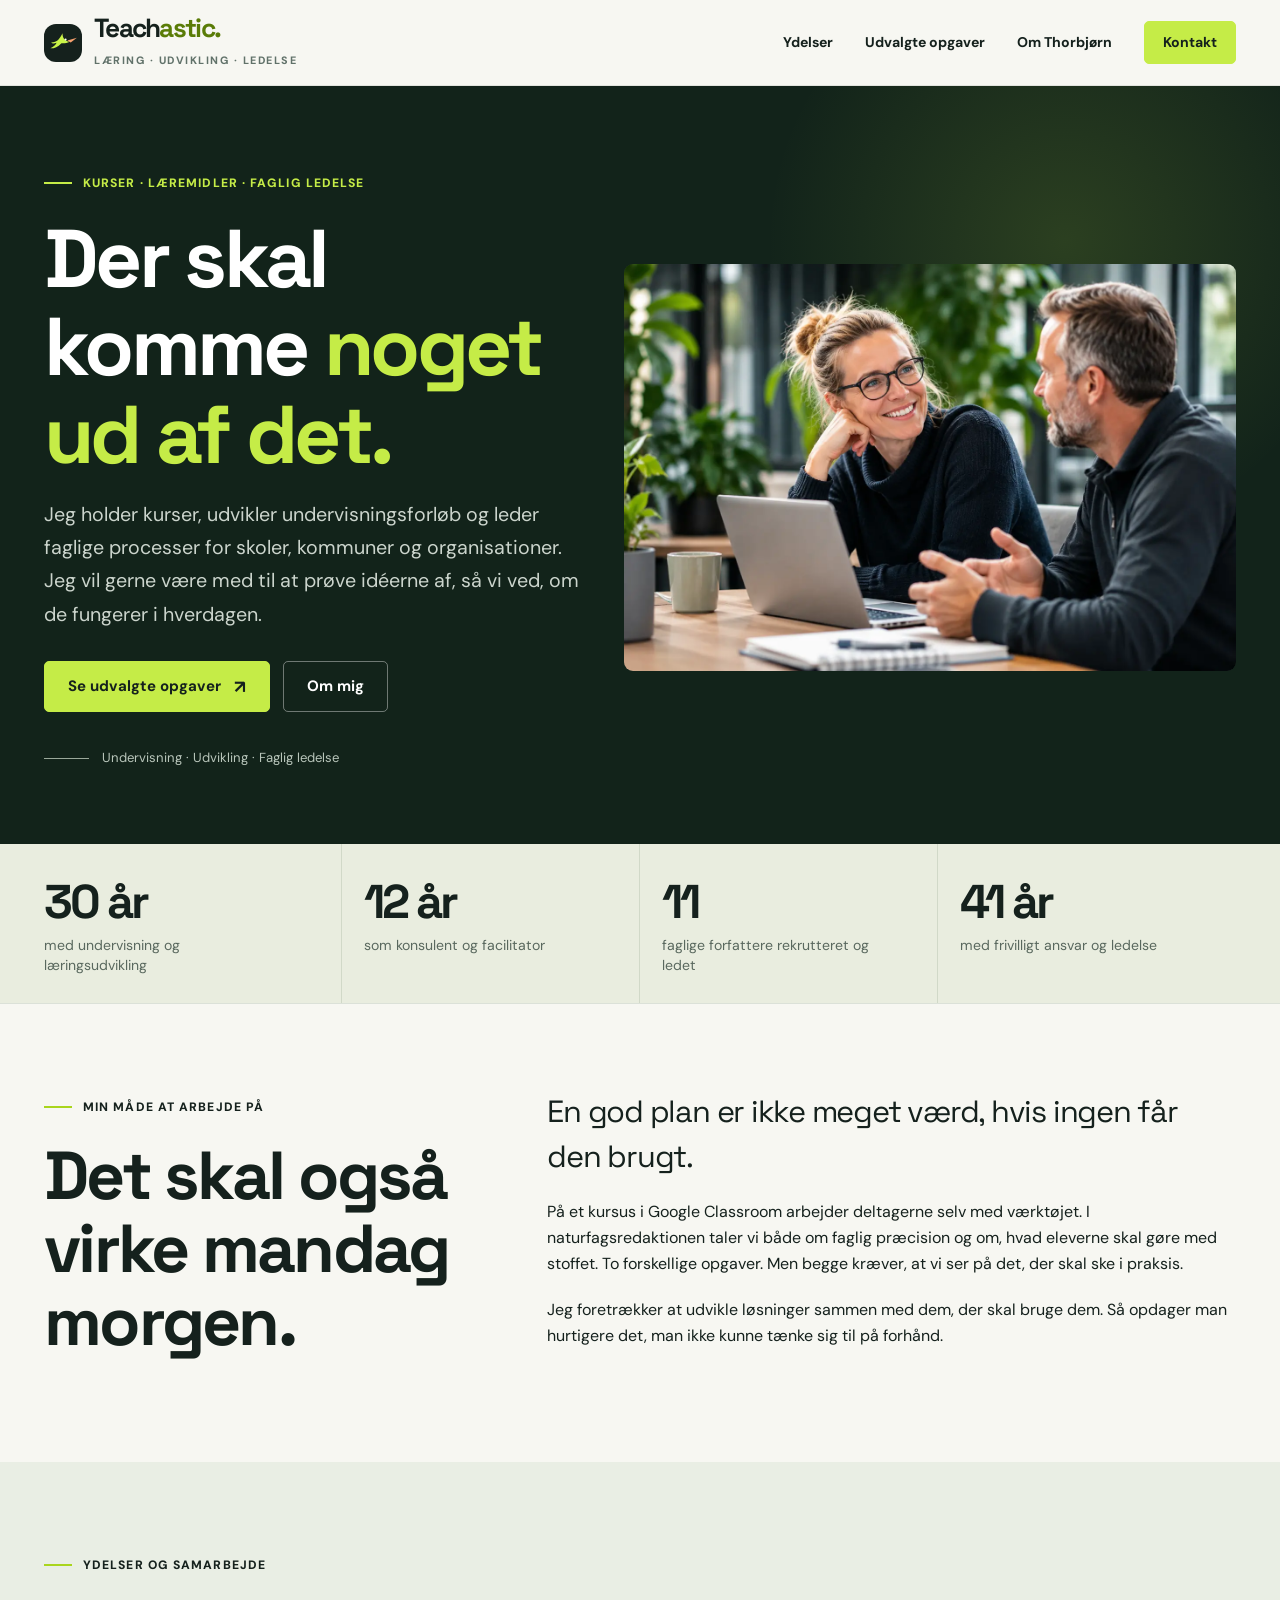
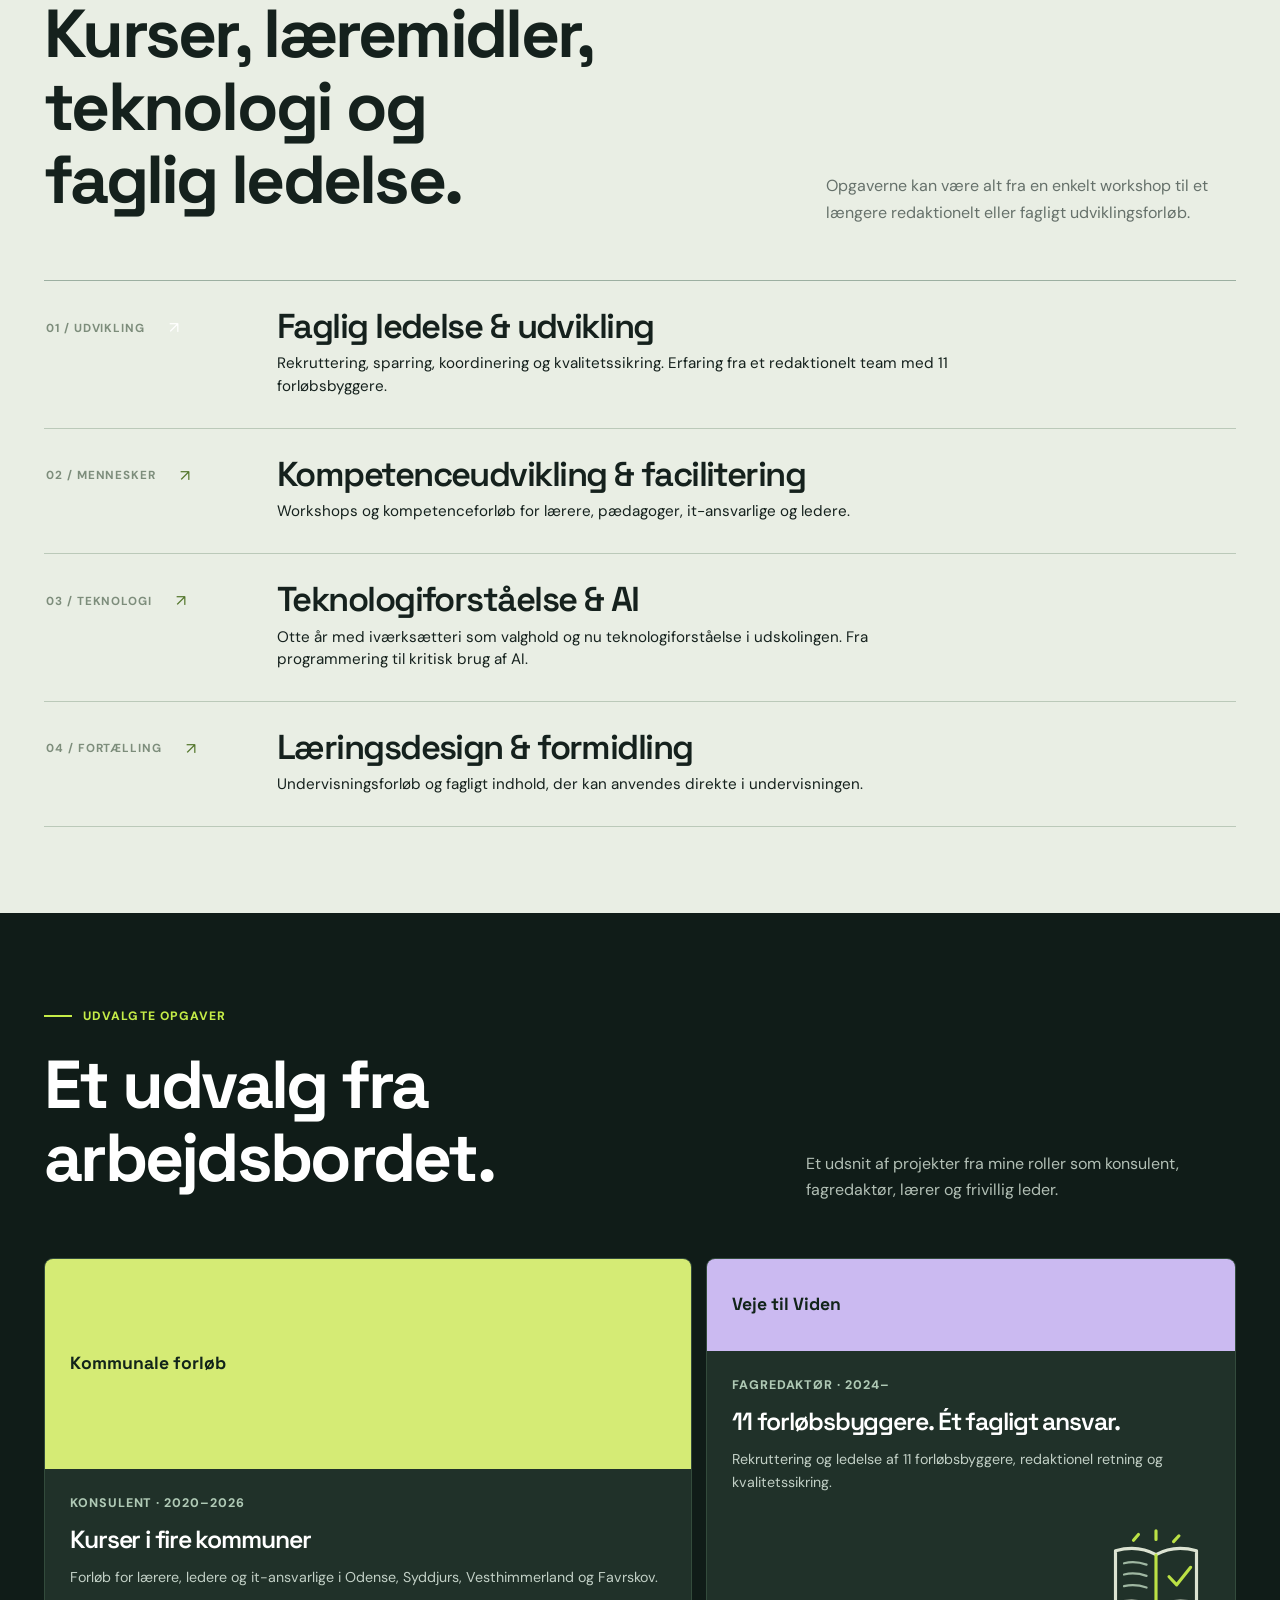
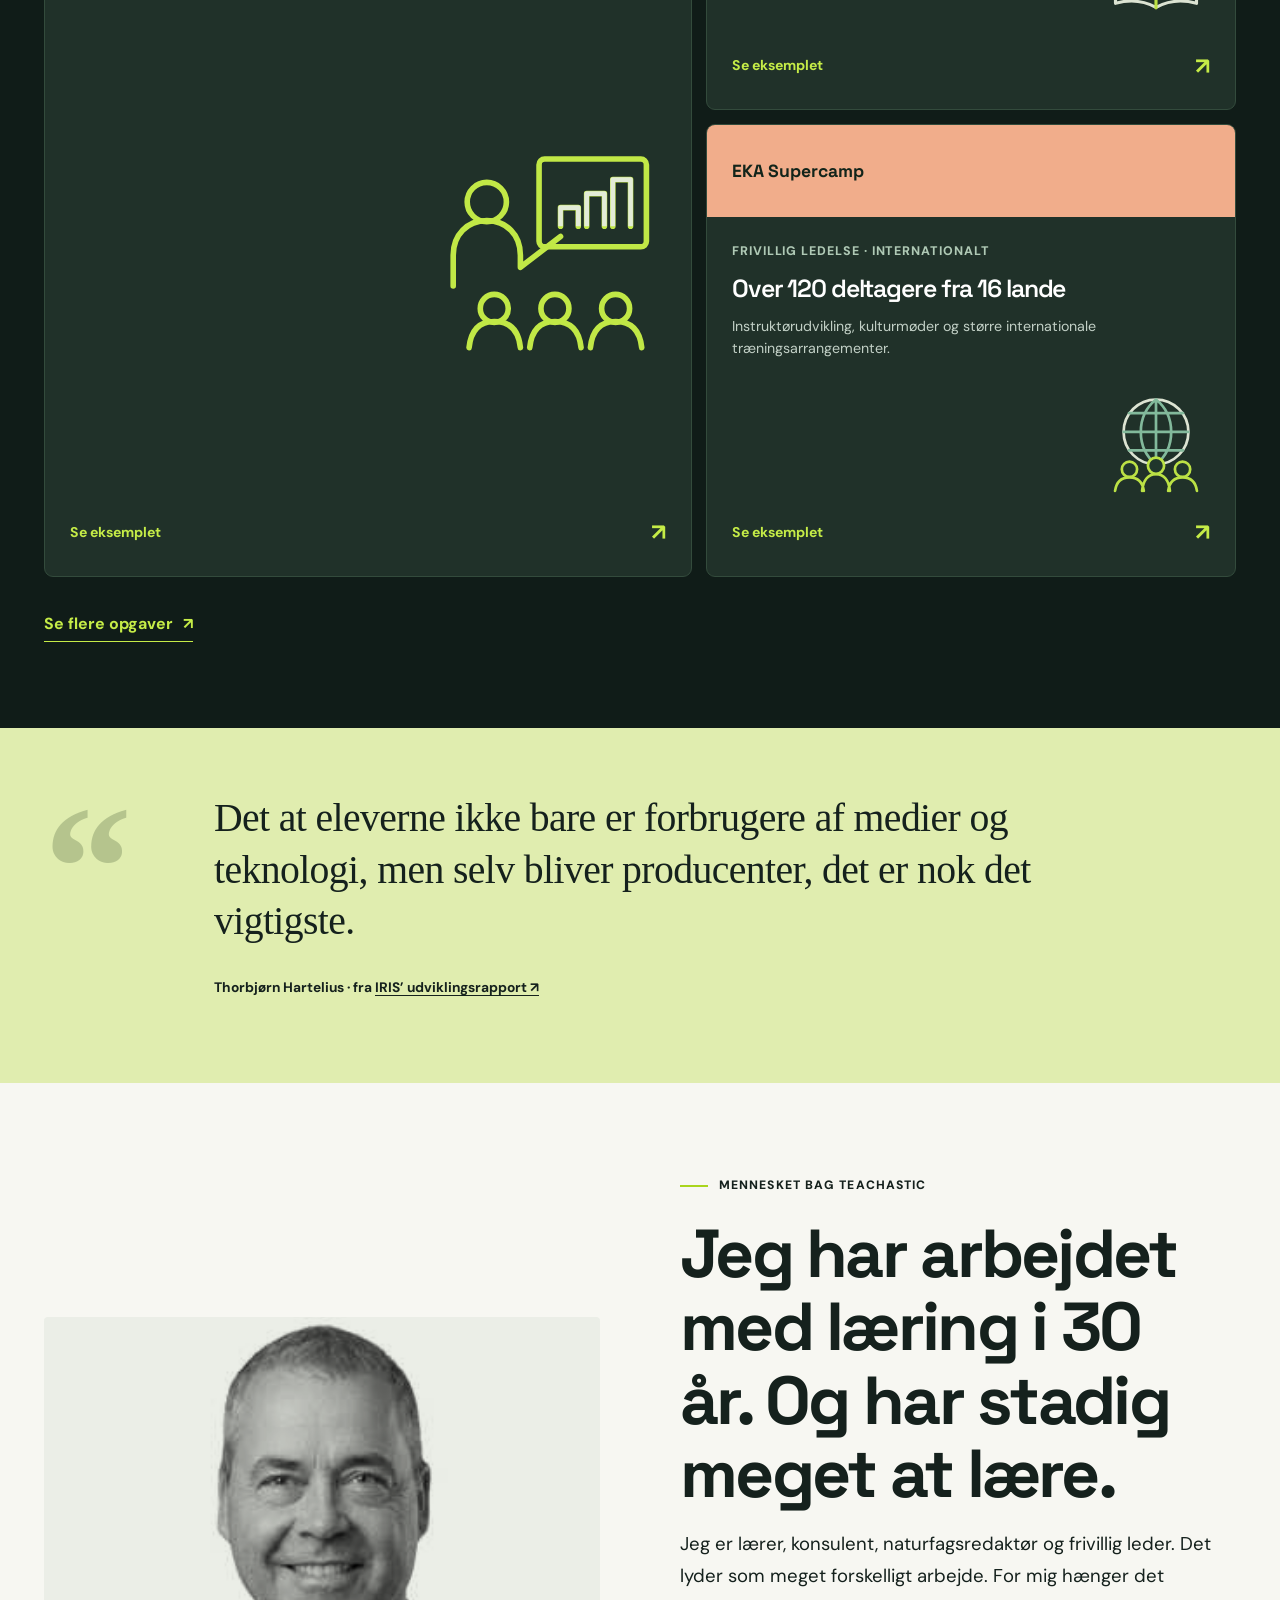
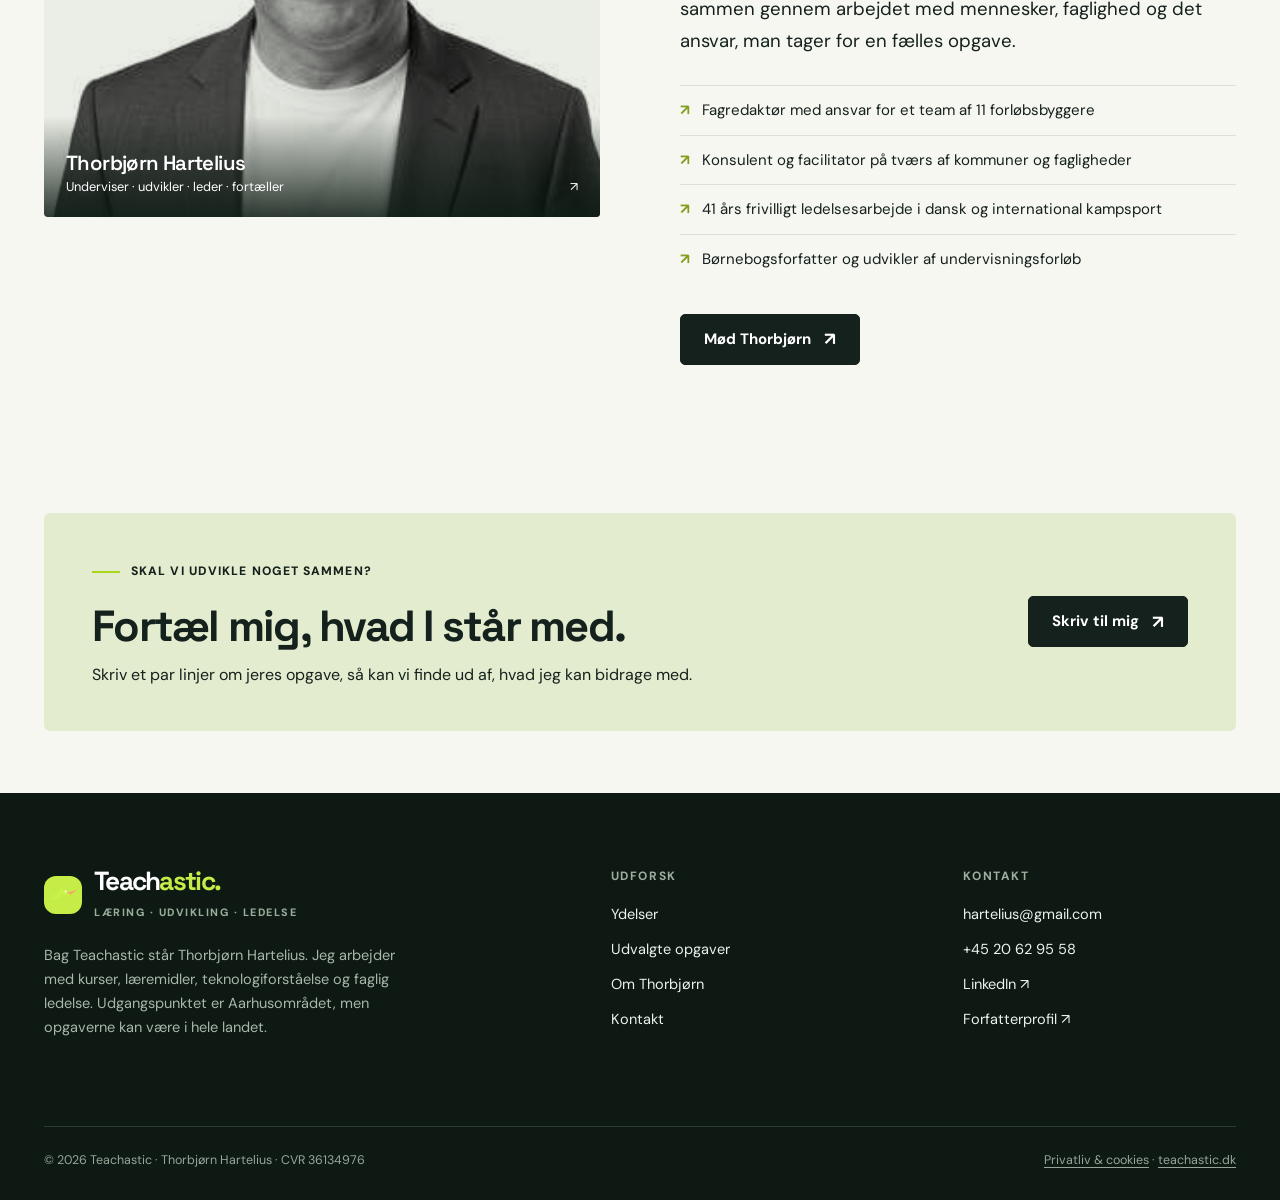
==== index.html @ 9e5bf96b "Ret forsidebilledet: fuldt workshopmotiv i korrekt 3:2 format og opdater CSS-cache" ====
<!doctype html><html lang="da"><head><meta charset="utf-8"><meta name="viewport" content="width=device-width,initial-scale=1"><meta name="theme-color" content="#101c18"><meta name="description" content="Teachastic ved Thorbjørn Hartelius: kurser, teknologiforståelse, læringsdesign og faglig ledelse for skoler, kommuner og organisationer."><title>Kurser, læremidler og faglig ledelse | Teachastic</title><link rel="canonical" href="https://www.teachastic.dk/"><meta property="og:type" content="website"><meta property="og:locale" content="da_DK"><meta property="og:title" content="Læring, udvikling og faglig ledelse | Teachastic"><meta property="og:description" content="Teachastic ved Thorbjørn Hartelius: kurser, teknologiforståelse, læringsdesign og faglig ledelse for skoler, kommuner og organisationer."><meta property="og:url" content="https://www.teachastic.dk/"><link rel="icon" type="image/svg+xml" href="assets/favicon.svg"><link rel="stylesheet" href="assets/style.css?v=20261104b"><script src="assets/site.js" defer></script><script type="application/ld+json">{"@context": "https://schema.org", "@type": "ProfessionalService", "name": "Teachastic", "url": "https://www.teachastic.dk/", "description": "Læring, kompetenceudvikling og ledelse i praksis", "founder": {"@type": "Person", "name": "Thorbjørn Hartelius"}, "areaServed": "Danmark", "email": "hartelius@gmail.com", "telephone": "+45 20 62 95 58"}</script></head><body><a href="#main" class="skip-link">Gå til indhold</a><header class="site-header"><div class="container nav-shell"><a class="brand" href="index.html" aria-label="Teachastic – til forsiden"><span class="brand-icon"><img src="assets/teachastic-bird.svg" alt="" width="33" height="33"></span><span><span class="brand-name">Teach<span class="accent">astic.</span></span><span class="brand-caption">Læring · Udvikling · Ledelse</span></span></a><button type="button" class="menu-toggle" aria-label="Åbn menu" aria-expanded="false" aria-controls="main-navigation"><svg viewBox="0 0 24 24" fill="none" stroke="currentColor" stroke-width="2" aria-hidden="true"><path d="M4 7h16M4 12h16M4 17h16"/></svg></button><nav class="nav-links" id="main-navigation" aria-label="Hovednavigation"><a href="ydelser.html">Ydelser</a><a href="cases.html">Udvalgte opgaver</a><a href="om.html">Om Thorbjørn</a><a href="kontakt.html" class="button button-solid">Kontakt</a></nav></div></header><main id="main"><section class="hero"><div class="container"><div class="hero-grid"><div><div class="eyebrow on-dark">Kurser · Læremidler · Faglig ledelse</div><h1>Der skal komme <span class="bright">noget ud af det.</span></h1><p class="hero-intro">Jeg holder kurser, udvikler undervisningsforløb og leder faglige processer for skoler, kommuner og organisationer. Jeg vil gerne være med til at prøve idéerne af, så vi ved, om de fungerer i hverdagen.</p><div class="button-row"><a class="button button-solid" href="cases.html">Se udvalgte opgaver <span class="arrow" aria-hidden="true">↗</span></a><a class="button button-outline-light" href="om.html">Om mig</a></div><div class="hero-note"><span class="line"></span><span>Undervisning · Udvikling · Faglig ledelse</span></div></div><div class="hero-art"><figure class="hero-photo"><img src="assets/workshop-samtale-fuldt-2026.webp" alt="Fotorealistisk illustration af to fagpersoner i samtale om et projekt ved et arbejdsbord" width="1400" height="933" fetchpriority="high" decoding="async"></figure></div></div></div></section>
<section class="stats-strip" aria-label="Erfaring i tal"><div class="container stats-grid"><div class="stat"><b>30 år</b><span>med undervisning og læringsudvikling</span></div><div class="stat"><b>12 år</b><span>som konsulent og facilitator</span></div><div class="stat"><b>11</b><span>faglige forfattere rekrutteret og ledet</span></div><div class="stat"><b>41 år</b><span>med frivilligt ansvar og ledelse</span></div></div></section>
<section class="section"><div class="container intro-layout"><div><span class="eyebrow">Min måde at arbejde på</span><h2>Det skal også virke mandag morgen.</h2></div><div><p class="intro-lead">En god plan er ikke meget værd, hvis ingen får den brugt.</p><p>På et kursus i Google Classroom arbejder deltagerne selv med værktøjet. I naturfagsredaktionen taler vi både om faglig præcision og om, hvad eleverne skal gøre med stoffet. To forskellige opgaver. Men begge kræver, at vi ser på det, der skal ske i praksis.</p><p>Jeg foretrækker at udvikle løsninger sammen med dem, der skal bruge dem. Så opdager man hurtigere det, man ikke kunne tænke sig til på forhånd.</p></div></div></section>
<section class="section services-zone"><div class="container"><div class="section-header"><div><span class="eyebrow">Ydelser og samarbejde</span><h2>Kurser, læremidler, teknologi og faglig ledelse.</h2></div><p>Opgaverne kan være alt fra en enkelt workshop til et længere redaktionelt eller fagligt udviklingsforløb.</p></div><div class="service-grid">
<a class="service-card card-link" href="ydelser.html#ledelse"><div class="service-top"><span class="service-index">01 / UDVIKLING</span><span class="card-arrow" aria-hidden="true">↗</span></div><span class="service-shape"></span><div><h3>Faglig ledelse &amp; udvikling</h3><p>Rekruttering, sparring, koordinering og kvalitetssikring. Erfaring fra et redaktionelt team med 11 forløbsbyggere.</p></div></a>
<a class="service-card card-link" href="ydelser.html#kompetence"><div class="service-top"><span class="service-index">02 / MENNESKER</span><span class="card-arrow" aria-hidden="true">↗</span></div><span class="service-shape"></span><div><h3>Kompetenceudvikling &amp; facilitering</h3><p>Workshops og kompetenceforløb for lærere, pædagoger, it-ansvarlige og ledere.</p></div></a>
<a class="service-card card-link" href="ydelser.html#teknologi"><div class="service-top"><span class="service-index">03 / TEKNOLOGI</span><span class="card-arrow" aria-hidden="true">↗</span></div><span class="service-shape"></span><div><h3>Teknologiforståelse &amp; AI</h3><p>Otte år med iværksætteri som valghold og nu teknologiforståelse i udskolingen. Fra programmering til kritisk brug af AI.</p></div></a>
<a class="service-card card-link" href="ydelser.html#formidling"><div class="service-top"><span class="service-index">04 / FORTÆLLING</span><span class="card-arrow" aria-hidden="true">↗</span></div><span class="service-shape"></span><div><h3>Læringsdesign &amp; formidling</h3><p>Undervisningsforløb og fagligt indhold, der kan anvendes direkte i undervisningen.</p></div></a>
</div></div></section>
<section class="section dark-section"><div class="container"><div class="section-header"><div><span class="eyebrow on-dark">Udvalgte opgaver</span><h2>Et udvalg fra arbejdsbordet.</h2></div><p>Et udsnit af projekter fra mine roller som konsulent, fagredaktør, lærer og frivillig leder.</p></div><div class="case-grid">
<a class="case-card card-link" href="cases.html#kommuner"><div class="case-visual"><span>Kommunale forløb</span><span class="decor" aria-hidden="true">01</span></div><div class="case-body"><span class="meta">Konsulent · 2020–2026</span><h3>Kurser i fire kommuner</h3><p>Forløb for lærere, ledere og it-ansvarlige i Odense, Syddjurs, Vesthimmerland og Favrskov.</p><img class="case-icon" src="assets/icon-kursus.svg" alt="" width="224" height="224" loading="lazy"><div class="case-footer"><span>Se eksemplet</span><span>↗</span></div></div></a>
<a class="case-card card-link" href="cases.html#veje"><div class="case-visual"><span>Veje til Viden</span><span class="decor" aria-hidden="true">02</span></div><div class="case-body"><span class="meta">Fagredaktør · 2024–</span><h3>11 forløbsbyggere. Ét fagligt ansvar.</h3><p>Rekruttering og ledelse af 11 forløbsbyggere, redaktionel retning og kvalitetssikring.</p><img class="case-icon" src="assets/icon-redaktion.svg" alt="" width="112" height="112" loading="lazy"><div class="case-footer"><span>Se eksemplet</span><span>↗</span></div></div></a>
<a class="case-card card-link" href="cases.html#arnis"><div class="case-visual"><span>EKA Supercamp</span><span class="decor" aria-hidden="true">03</span></div><div class="case-body"><span class="meta">Frivillig ledelse · Internationalt</span><h3>Over 120 deltagere fra 16 lande</h3><p>Instruktørudvikling, kulturmøder og større internationale træningsarrangementer.</p><img class="case-icon" src="assets/icon-international.svg" alt="" width="112" height="112" loading="lazy"><div class="case-footer"><span>Se eksemplet</span><span>↗</span></div></div></a>
</div><div style="margin-top:32px"><a class="text-link light" href="cases.html">Se flere opgaver <span aria-hidden="true">↗</span></a></div></div></section>
<section class="quote-zone"><div class="container quote-layout"><div class="quote-mark" aria-hidden="true">“</div><div><blockquote>Det at eleverne ikke bare er forbrugere af medier og teknologi, men selv bliver producenter, det er nok det vigtigste.</blockquote><p class="quote-attribution">Thorbjørn Hartelius · fra <a href="https://iris.aarhus.dk/om-iris/rapport-fra-udviklingen-af-projektet" target="_blank" rel="noopener noreferrer">IRIS’ udviklingsrapport ↗</a></p></div></div></section>
<section class="section"><div class="container about-teaser"><div class="portrait-card"><img class="home-portrait" src="assets/thorbjoern-portraet.jpg" alt="Thorbjørn Hartelius" width="320" height="345" loading="lazy" decoding="async"><div class="portrait-label"><span><strong>Thorbjørn Hartelius</strong>Underviser · udvikler · leder · fortæller</span><span aria-hidden="true">↗</span></div></div><div><span class="eyebrow">Mennesket bag Teachastic</span><h2>Jeg har arbejdet med læring i 30 år. Og har stadig meget at lære.</h2><p class="lead">Jeg er lærer, konsulent, naturfagsredaktør og frivillig leder. Det lyder som meget forskelligt arbejde. For mig hænger det sammen gennem arbejdet med mennesker, faglighed og det ansvar, man tager for en fælles opgave.</p><ul class="credential-list"><li>Fagredaktør med ansvar for et team af 11 forløbsbyggere</li><li>Konsulent og facilitator på tværs af kommuner og fagligheder</li><li>41 års frivilligt ledelsesarbejde i dansk og international kampsport</li><li>Børnebogsforfatter og udvikler af undervisningsforløb</li></ul><a class="button button-dark" href="om.html">Mød Thorbjørn <span class="arrow" aria-hidden="true">↗</span></a></div></div></section><section class="section-sm"><div class="container"><div class="cta-band"><div><span class="eyebrow">Skal vi udvikle noget sammen?</span><h2>Fortæl mig, hvad I står med.</h2><p>Skriv et par linjer om jeres opgave, så kan vi finde ud af, hvad jeg kan bidrage med.</p></div><div class="button-row"><a class="button button-dark" href="kontakt.html">Skriv til mig <span class="arrow" aria-hidden="true">↗</span></a></div></div></div></section></main><footer class="footer"><div class="container"><div class="footer-grid"><div><a class="brand" href="index.html" aria-label="Teachastic – til forsiden"><span class="brand-icon"><img src="assets/teachastic-bird.svg" alt="" width="33" height="33"></span><span><span class="brand-name">Teach<span class="accent">astic.</span></span><span class="brand-caption">Læring · Udvikling · Ledelse</span></span></a><p class="footer-about">Bag Teachastic står Thorbjørn Hartelius. Jeg arbejder med kurser, læremidler, teknologiforståelse og faglig ledelse. Udgangspunktet er Aarhusområdet, men opgaverne kan være i hele landet.</p></div><div><h4>Udforsk</h4><div class="footer-links"><a href="ydelser.html">Ydelser</a><a href="cases.html">Udvalgte opgaver</a><a href="om.html">Om Thorbjørn</a><a href="kontakt.html">Kontakt</a></div></div><div><h4>Kontakt</h4><div class="footer-links"><a href="mailto:hartelius@gmail.com">hartelius@gmail.com</a><a href="tel:+4520629558">+45 20 62 95 58</a><a href="https://www.linkedin.com/in/thorbj%C3%B8rnhartelius/" target="_blank" rel="noopener noreferrer">LinkedIn ↗</a><a href="https://bogbrancheguiden.dk/profil/thorbjoern-hartelius/" target="_blank" rel="noopener noreferrer">Forfatterprofil ↗</a></div></div></div><div class="footer-bottom"><span>© <span id="year">2026</span> Teachastic · Thorbjørn Hartelius · CVR 36134976</span><span><a href="privatliv.html">Privatliv &amp; cookies</a> · <a href="https://www.teachastic.dk/" rel="home">teachastic.dk</a></span></div></div></footer><button type="button" class="back-to-top" aria-label="Til toppen" title="Til toppen">↑</button></body></html>
---- assets/style.css ----
/* Teachastic — visuel identitet 2026 */
@import url('https://fonts.googleapis.com/css2?family=DM+Sans:wght@400;500;600;700&family=Space+Grotesk:wght@400;500;600;700&display=swap');
:root{--ink:#15211d;--ink-2:#20312a;--deep:#101c18;--green:#c5ec47;--green-2:#a9d51d;--paper:#f7f7f2;--cream:#f0f1e9;--white:#fff;--muted:#66716b;--line:#dbe1d8;--orange:#f6a27b;--lav:#cbc6fb;--radius:22px;--shadow:0 18px 44px rgba(11,28,20,.12);--container:1200px}
*,*::before,*::after{box-sizing:border-box}html{scroll-behavior:smooth;scroll-padding-top:95px}body{margin:0;background:var(--paper);color:var(--ink);font-family:'DM Sans',Arial,sans-serif;font-size:16px;line-height:1.65;-webkit-font-smoothing:antialiased}img{display:block;max-width:100%}a{color:inherit;text-decoration:none}button{font:inherit;cursor:pointer}strong{font-weight:700}p{margin:0 0 1.2rem}ul{margin-top:0}h1,h2,h3,h4{font-family:'Space Grotesk','DM Sans',Arial,sans-serif;letter-spacing:-.045em;line-height:1.08;margin:0 0 1.1rem;text-wrap:balance}h1{font-size:clamp(3.25rem,7.2vw,7.6rem);font-weight:700}h2{font-size:clamp(2.5rem,5.3vw,5.3rem);font-weight:700}h3{font-size:clamp(1.5rem,2.4vw,2.35rem);font-weight:600}h4{font-size:1.17rem}::selection{background:var(--green);color:var(--ink)}:focus-visible{outline:3px solid #8daefc;outline-offset:4px}.skip-link{position:absolute;left:12px;top:-70px;z-index:200;background:var(--green);padding:12px 17px;border-radius:9px}.skip-link:focus{top:12px}.container{width:min(var(--container),calc(100% - 88px));margin-inline:auto}.narrow{max-width:860px}.section{padding:110px 0}.section-sm{padding:78px 0}.section-header{display:flex;align-items:end;justify-content:space-between;gap:35px;margin-bottom:46px}.section-header p{max-width:430px;color:var(--muted);margin-bottom:8px}.eyebrow{display:inline-flex;align-items:center;gap:11px;letter-spacing:.13em;text-transform:uppercase;font-weight:800;font-size:.72rem;line-height:1.4;margin-bottom:23px}.eyebrow::before{content:'';width:28px;height:2px;background:var(--green-2)}.eyebrow.on-dark{color:var(--green)}.eyebrow.on-dark:before{background:var(--green)}.muted{color:var(--muted)}.on-dark-text{color:#d3dbd5}.text-link{display:inline-flex;align-items:center;gap:10px;font-weight:700;border-bottom:1px solid currentColor;padding:2px 0 4px;transition:gap .2s}.text-link:hover{gap:17px}.text-link.light{color:var(--green)}.button{display:inline-flex;align-items:center;justify-content:center;gap:13px;min-height:52px;border-radius:100px;padding:12px 23px;font-size:.94rem;font-weight:700;transition:transform .2s,background .2s,box-shadow .2s;white-space:normal;text-align:center}.button:hover{transform:translateY(-2px)}.button-solid{background:var(--green);color:var(--ink);border:1px solid var(--green)}.button-solid:hover{background:#e0ff6e;box-shadow:0 10px 25px #c5ec4730}.button-dark{background:var(--ink);color:#fff;border:1px solid var(--ink)}.button-outline{background:transparent;border:1px solid #9fb1a5;color:var(--ink)}.button-outline-light{background:transparent;border:1px solid #ffffff63;color:#fff}.button-row{display:flex;flex-wrap:wrap;align-items:center;gap:13px}.arrow{font-size:1.2em;line-height:1}.pill{font-size:.73rem;letter-spacing:.06em;text-transform:uppercase;font-weight:800;padding:6px 12px;border:1px solid #d7dfd5;border-radius:50px;display:inline-block}.card-arrow{width:40px;height:40px;border:1px solid #c9d5cb;border-radius:50%;display:grid;place-items:center;flex:none;font-size:1.25rem;transition:transform .2s,background .2s}.card-link:hover .card-arrow{transform:rotate(-40deg);background:var(--green);border-color:var(--green)}
/* Header */
.site-header{height:86px;position:sticky;top:0;z-index:100;background:rgba(247,247,242,.96);border-bottom:1px solid rgba(18,42,28,.09);backdrop-filter:blur(14px)}.nav-shell{height:100%;display:flex;align-items:center;justify-content:space-between;gap:20px}.brand{display:flex;align-items:center;gap:12px;flex:none}.brand-icon{height:38px;width:38px;display:grid;place-items:center;background:var(--ink);border-radius:12px;color:var(--green)}.brand-icon svg{width:29px;height:29px}.brand-name{font-family:'Space Grotesk',sans-serif;font-size:1.64rem;font-weight:700;letter-spacing:-.065em;line-height:1}.brand-name .accent{color:#7da900}.brand-caption{display:block;text-transform:uppercase;letter-spacing:.16em;font-weight:800;font-size:.51rem;color:#61726a;margin-top:6px}.nav-links{display:flex;align-items:center;gap:32px;margin-left:auto}.nav-links a{font-size:.88rem;font-weight:700;position:relative}.nav-links a:not(.button)::after{content:'';position:absolute;left:0;bottom:-7px;width:0;height:2px;background:#8db915;transition:width .2s}.nav-links a:hover::after,.nav-links a[aria-current='page']::after{width:100%}.nav-links .button{min-height:43px;padding:9px 18px}.menu-toggle{display:none;background:none;border:1px solid #c8d1ca;width:44px;height:44px;border-radius:50%;align-items:center;justify-content:center;color:var(--ink)}.menu-toggle svg{width:22px}
/* Home Hero */
.hero{background:var(--deep);color:white;overflow:hidden;position:relative}.hero::before{content:'';position:absolute;right:-110px;top:-170px;width:650px;height:650px;background:radial-gradient(circle,rgba(197,236,71,.14),transparent 65%);pointer-events:none}.hero .container{padding-top:92px;padding-bottom:84px}.hero-grid{display:grid;grid-template-columns:1.04fr .96fr;gap:56px;align-items:center}.hero h1{max-width:760px}.hero h1 .bright{color:var(--green)}.hero-intro{max-width:590px;font-size:clamp(1.04rem,1.65vw,1.23rem);line-height:1.7;color:#cbd4cc;margin-bottom:30px}.hero-note{display:flex;align-items:center;gap:13px;color:#b9c6bb;font-size:.82rem;margin-top:35px}.hero-note .line{width:45px;height:1px;background:#9aa89a}.hero-art{position:relative;min-height:630px}.hero-photo{position:absolute;inset:15px 26px 70px 20px;border-radius:170px 22px 22px 22px;overflow:hidden;background:linear-gradient(120deg,#74846a,#313f37)}.hero-photo img{width:100%;height:100%;object-fit:cover;object-position:center;filter:saturate(.84)}.hero-photo::after{content:'';position:absolute;inset:0;background:linear-gradient(180deg,transparent 36%,#101c18bb 100%)}.hero-caption{position:absolute;bottom:100px;left:50px;right:70px;z-index:2;font-family:'Space Grotesk',sans-serif;font-size:clamp(1.35rem,2.5vw,2.4rem);font-weight:600;line-height:1.18;letter-spacing:-.03em}.hero-orbit{position:absolute;right:0;top:0;border:1px solid #d3ea7c80;width:150px;height:150px;border-radius:50%;display:grid;place-items:center;z-index:4;background:#1d2b22ea;transform:rotate(9deg)}.hero-orbit span{text-align:center;font-size:.7rem;line-height:1.4;font-weight:800;letter-spacing:.12em;text-transform:uppercase;color:var(--green)}.hero-sticker{position:absolute;bottom:11px;right:1px;z-index:5;background:var(--green);color:var(--ink);width:260px;padding:21px 25px;border-radius:16px;box-shadow:var(--shadow);transform:rotate(-4deg)}.hero-sticker b{display:block;font:700 1.2rem 'Space Grotesk',sans-serif;letter-spacing:-.04em}.hero-sticker span{font-size:.82rem;line-height:1.4;display:block;margin-top:5px}.micro{font-size:.7rem;letter-spacing:.1em;text-transform:uppercase;font-weight:800}.stats-strip{background:#e9eddf;border-bottom:1px solid var(--line)}.stats-grid{display:grid;grid-template-columns:repeat(4,1fr)}.stat{padding:32px 22px 28px;border-right:1px solid #d1d9c8}.stat:first-child{padding-left:0}.stat:last-child{border:0}.stat b{display:block;font:700 clamp(2rem,3.7vw,3.2rem) 'Space Grotesk';letter-spacing:-.065em;line-height:1.1}.stat span{display:block;font-size:.79rem;color:#59685e;max-width:180px;line-height:1.4;margin-top:8px}
/* modular sections */
.intro-layout{display:grid;grid-template-columns:.75fr 1.25fr;gap:90px}.intro-layout .intro-lead{font-size:clamp(1.35rem,2.4vw,2rem);font-family:'Space Grotesk',sans-serif;letter-spacing:-.04em;line-height:1.45}.step-line{display:grid;grid-template-columns:repeat(3,1fr);gap:16px;margin-top:43px}.step{border-top:2px solid #b8cdb5;padding-top:19px}.step-number{font:700 1rem 'Space Grotesk';color:#8fac13}.step h4{font-family:'DM Sans',sans-serif;letter-spacing:0;margin:9px 0 6px}.step p{font-size:.86rem;color:var(--muted)}.services-zone{background:#e9eee4}.service-grid{display:grid;grid-template-columns:repeat(2,minmax(0,1fr));gap:18px}.service-card{position:relative;border-radius:var(--radius);padding:36px;min-height:340px;display:flex;flex-direction:column;justify-content:space-between;overflow:hidden;transition:transform .25s,box-shadow .25s}.service-card:hover{transform:translateY(-5px);box-shadow:var(--shadow)}.service-card:nth-child(1){background:#182b20;color:#fff}.service-card:nth-child(2){background:#d9e99e;color:var(--ink)}.service-card:nth-child(3){background:#eddbce;color:var(--ink)}.service-card:nth-child(4){background:#dcdcef;color:var(--ink)}.service-top{display:flex;justify-content:space-between;align-items:start;gap:16px}.service-card .service-index{font-size:.78rem;letter-spacing:.15em;font-weight:700;opacity:.75}.service-card h3{max-width:430px;margin-bottom:12px}.service-card p{max-width:415px;line-height:1.5;font-size:.95rem}.service-card:nth-child(1) .card-arrow{border-color:#afc8b6;color:#fff}.service-card:nth-child(1):hover .card-arrow{color:var(--ink)}.service-shape{position:absolute;width:160px;height:160px;border:1px solid currentColor;opacity:.13;right:-35px;top:70px;border-radius:45px;transform:rotate(35deg);pointer-events:none}.service-card:hover .service-shape{transform:rotate(58deg);transition:transform .8s}.tags{display:flex;flex-wrap:wrap;gap:9px}.tags span{display:inline-flex;align-items:center;border-radius:100px;padding:5px 12px;border:1px solid #b9c8bc;font-size:.73rem;font-weight:700}.dark-section{background:var(--deep);color:white}.dark-section .section-header p{color:#b2bfb5}.case-grid{display:grid;grid-template-columns:repeat(3,minmax(0,1fr));gap:18px}.case-card{background:#203129;border:1px solid #334b3c;border-radius:var(--radius);overflow:hidden;display:flex;flex-direction:column;min-height:355px;transition:transform .2s,background .2s}.case-card:hover{background:#2b4133;transform:translateY(-3px)}.case-card .case-visual{min-height:130px;background:#2b4033;display:flex;align-items:center;justify-content:space-between;padding:24px 27px;position:relative;overflow:hidden}.case-card .case-visual span{font-family:'Space Grotesk';font-weight:700;font-size:1.1rem;position:relative;z-index:2}.case-card .case-visual .decor{font-family:'Space Grotesk';font-weight:700;font-size:6rem;letter-spacing:-.1em;line-height:1;opacity:.19;position:absolute;right:-7px;bottom:-27px}.case-card:nth-child(1) .case-visual{background:#d5eb75;color:#12241a}.case-card:nth-child(2) .case-visual{background:#cbbaf1;color:#12241a}.case-card:nth-child(3) .case-visual{background:#f1ad8b;color:#12241a}.case-body{padding:28px 27px 25px;display:flex;flex-direction:column;flex:1}.case-card .case-body .meta{font-size:.71rem;letter-spacing:.13em;text-transform:uppercase;color:#afc9b5;font-weight:800;margin-bottom:14px}.case-card h3{font-size:1.65rem;margin-bottom:12px}.case-card p{color:#c2d0c6;font-size:.89rem;line-height:1.6}.case-card .case-footer{display:flex;align-items:center;justify-content:space-between;margin-top:auto;padding-top:21px;color:var(--green);font-size:.88rem;font-weight:700}.case-card .case-footer span:last-child{font-size:1.45rem}.quote-zone{background:var(--green);padding:76px 0}.quote-layout{display:grid;grid-template-columns:130px 1fr;gap:40px;align-items:start}.quote-mark{font:700 11rem/.85 Georgia,serif;color:#294021;opacity:.23}.quote-zone blockquote{margin:0;max-width:920px;font:600 clamp(1.65rem,3.1vw,3rem)/1.3 'Space Grotesk',sans-serif;letter-spacing:-.045em}.quote-attribution{margin-top:28px;font-size:.86rem;font-weight:700}.quote-attribution a{text-decoration:underline;text-underline-offset:3px}.about-teaser{display:grid;grid-template-columns:1fr 1fr;gap:80px;align-items:center}.portrait-card{min-height:470px;background:var(--ink);border-radius:var(--radius);position:relative;overflow:hidden;display:flex;align-items:center;justify-content:center}.portrait-card::before{content:'';position:absolute;width:430px;height:430px;border:1px solid #8eb76678;border-radius:50%;transform:translate(-120px,-50px)}.portrait-card::after{content:'';position:absolute;width:350px;height:350px;border:1px solid #8eb76645;border-radius:50%;transform:translate(120px,100px)}.portrait-monogram{font:700 clamp(8rem,20vw,16rem)/1 'Space Grotesk';letter-spacing:-.14em;color:var(--green);transform:translateX(-20px);z-index:1}.portrait-label{position:absolute;z-index:2;bottom:26px;left:27px;right:27px;color:white;display:flex;justify-content:space-between;align-items:end;gap:18px;font-size:.8rem}.portrait-label strong{display:block;font:600 1.28rem 'Space Grotesk';letter-spacing:-.03em}.about-teaser .lead{font-size:1.16rem;line-height:1.75}.credential-list{list-style:none;padding:0;margin:27px 0 30px}.credential-list li{border-top:1px solid var(--line);padding:12px 0;display:flex;gap:12px;font-size:.94rem}.credential-list li::before{content:'↗';color:#829e1c;font-weight:700}.cta-band{background:#d9eab1;border-radius:28px;padding:54px 62px;display:grid;grid-template-columns:1.4fr .6fr;align-items:center;gap:30px}.cta-band h2{font-size:clamp(2rem,4.3vw,4rem);margin-bottom:12px}.cta-band p{max-width:610px;margin:0}.cta-band .button-row{justify-content:flex-end}
/* subpage */
.page-hero{background:var(--deep);color:#fff;overflow:hidden;position:relative}.page-hero::after{content:'';position:absolute;width:460px;height:460px;border:1px solid #c5ec4740;border-radius:50%;right:-120px;top:-250px;pointer-events:none}.page-hero .container{padding-top:91px;padding-bottom:93px;position:relative;z-index:1}.page-hero h1{font-size:clamp(3.2rem,7vw,6.8rem);max-width:1040px;margin-bottom:20px}.page-hero h1 em{color:var(--green);font-style:normal}.page-hero p{color:#c5d2c8;font-size:clamp(1.05rem,1.8vw,1.25rem);line-height:1.72;max-width:720px;margin:0}.page-hero .hero-tag{font-size:.8rem;font-weight:700;color:#b4c8b8;margin-top:29px}.page-hero .hero-tag span{display:inline-block;width:7px;height:7px;background:var(--green);border-radius:50%;margin-right:8px;vertical-align:middle}.service-detail{padding:80px 0;border-bottom:1px solid #d8e2d6}.service-detail-grid{display:grid;grid-template-columns:.87fr 1.13fr;gap:95px}.service-detail h2{font-size:clamp(2.1rem,4vw,3.5rem)}.service-detail .number{font:700 1rem 'Space Grotesk';color:#6d8b19;display:block;margin-bottom:23px}.service-detail p{color:#4d5c52}.feature-list{padding:0;list-style:none;display:grid;gap:11px;margin:20px 0 30px}.feature-list li{padding:14px 17px 14px 44px;border-radius:11px;background:#e9eee6;position:relative;font-weight:600;font-size:.93rem}.feature-list li::before{content:'✓';position:absolute;left:18px;color:#648614;font-weight:800}.format-panel{margin-top:36px;display:grid;grid-template-columns:repeat(3,1fr);gap:14px}.format-panel div{border:1px solid #ccd8cd;border-radius:14px;padding:20px}.format-panel strong{display:block;font-family:'Space Grotesk';letter-spacing:-.03em}.format-panel span{font-size:.8rem;color:var(--muted)}.faq details{border-bottom:1px solid #cfd8cf;padding:22px 0}.faq summary{cursor:pointer;font-family:'Space Grotesk';font-size:1.16rem;font-weight:700;letter-spacing:-.03em;list-style:none;display:flex;justify-content:space-between;gap:24px}.faq summary::-webkit-details-marker{display:none}.faq summary::after{content:'+';font-size:1.5rem;line-height:1}.faq details[open] summary::after{content:'−'}.faq p{max-width:780px;color:#5b665d;margin:13px 0 0}.case-filter{display:flex;flex-wrap:wrap;gap:10px;margin-bottom:32px}.filter-btn{background:transparent;border:1px solid #b5c2b6;border-radius:99px;padding:10px 20px;font-weight:700;font-size:.89rem;color:var(--ink)}.filter-btn:hover,.filter-btn[aria-pressed='true']{background:var(--ink);border-color:var(--ink);color:#fff}.portfolio-grid{display:grid;grid-template-columns:repeat(2,minmax(0,1fr));gap:18px}.portfolio-card{background:#fff;border:1px solid var(--line);border-radius:var(--radius);padding:32px;min-height:295px;display:flex;flex-direction:column}.portfolio-card[hidden]{display:none}.portfolio-card .case-label{font-size:.72rem;font-weight:800;letter-spacing:.1em;text-transform:uppercase;color:#5b7048;display:flex;justify-content:space-between;gap:10px;margin-bottom:21px}.portfolio-card h3{margin-bottom:14px}.portfolio-card p{font-size:.94rem;color:#536057;line-height:1.65}.portfolio-card .portfolio-bottom{margin-top:auto;padding-top:10px;font-size:.85rem;color:#6b756e}.portfolio-card .portfolio-bottom a{font-weight:700;text-decoration:underline;text-underline-offset:4px}.case-highlight{padding:44px;background:#d8eb8d;border-radius:var(--radius);display:grid;grid-template-columns:1.25fr .75fr;gap:30px;align-items:center;margin-top:27px}.case-highlight h3{font-size:2.3rem}.case-highlight .large-number{font:700 clamp(6rem,11vw,10rem)/1 'Space Grotesk';letter-spacing:-.09em;text-align:right}.timeline{display:grid;gap:0}.timeline-item{display:grid;grid-template-columns:180px 1fr;gap:34px;border-top:1px solid #ccd9ce;padding:24px 0}.timeline-item .year{color:#638114;font-weight:800;font-family:'Space Grotesk'}.timeline-item h3{font-size:1.3rem;letter-spacing:-.035em;margin:0 0 7px}.timeline-item p{color:#54635b;font-size:.92rem;margin:0}.bio-grid{display:grid;grid-template-columns:1.2fr .8fr;gap:84px}.bio-grid .bio-copy{font-size:1.05rem;line-height:1.8}.bio-aside{padding:34px;background:#e8eee3;border-radius:var(--radius);align-self:start}.bio-aside h3{font-size:1.6rem}.bio-aside ul{list-style:none;padding:0;margin:20px 0 0}.bio-aside li{border-top:1px solid #cdd8ca;padding:12px 0;font-size:.9rem}.story-pull{background:#d7e78f;padding:70px 0}.story-pull p{font:600 clamp(1.7rem,3.5vw,3.2rem)/1.35 'Space Grotesk';letter-spacing:-.04em;max-width:980px;margin:0}.contact-grid{display:grid;grid-template-columns:1fr 1fr;gap:50px}.contact-panel{background:#fff;border:1px solid var(--line);padding:46px;border-radius:var(--radius)}.contact-row{border-top:1px solid var(--line);padding:18px 0;display:grid;grid-template-columns:125px 1fr;gap:15px}.contact-row dt{font-weight:700;color:#67746a;font-size:.83rem}.contact-row dd{margin:0;font-size:1.06rem;font-weight:700;overflow-wrap:anywhere}.contact-row dd a{text-decoration:underline;text-underline-offset:5px}.contact-intro{font-size:1.25rem;line-height:1.65}.contact-external{margin-top:24px;padding:17px;border-radius:14px;background:#eef2eb;font-size:.83rem;color:#5e675f}.links-stack{display:flex;flex-direction:column;align-items:stretch;gap:14px;max-width:330px}.links-stack .button{justify-content:space-between}.legal-text{max-width:880px;font-size:.95rem;color:#546157}.legal-text h2{font-size:1.7rem;color:var(--ink);margin:30px 0 10px}
/* Footer */
.footer{background:#0e1914;color:#edf2ed;padding:75px 0 29px}.footer-grid{display:grid;grid-template-columns:1.25fr .7fr .7fr;gap:80px;padding-bottom:67px}.footer .brand-icon{background:var(--green);color:var(--ink)}.footer .brand-name{color:white}.footer .brand-name .accent{color:var(--green)}.footer .brand-caption{color:#96ae9b}.footer-about{margin-top:22px;color:#a8b7aa;max-width:360px;font-size:.91rem}.footer h4{font:700 .75rem 'DM Sans';letter-spacing:.13em;text-transform:uppercase;color:#9fae9f;margin:0 0 19px}.footer-links{display:grid;gap:11px}.footer-links a{font-size:.91rem;width:max-content;max-width:100%}.footer-links a:hover{text-decoration:underline;text-underline-offset:4px}.footer-bottom{padding-top:23px;border-top:1px solid #2a3b30;display:flex;justify-content:space-between;gap:20px;flex-wrap:wrap;color:#95a698;font-size:.78rem}.footer-bottom a{text-decoration:underline;text-underline-offset:3px}.back-to-top{position:fixed;bottom:22px;right:22px;background:var(--green);color:var(--ink);border:0;width:44px;height:44px;border-radius:50%;z-index:60;box-shadow:0 8px 22px #07150c33;display:grid;place-items:center;font-size:1.3rem;opacity:0;pointer-events:none;transform:translateY(10px);transition:opacity .2s,transform .2s}.back-to-top.is-visible{opacity:1;pointer-events:auto;transform:translateY(0)}
@media(max-width:1100px){.nav-links{gap:19px}.hero-grid{gap:22px}.hero-art{min-height:560px}.intro-layout{gap:48px}.about-teaser{gap:44px}.bio-grid{gap:45px}}
@media(max-width:850px){.container{width:min(var(--container),calc(100% - 42px))}.site-header{height:75px}.menu-toggle{display:flex}.nav-links{position:absolute;left:0;right:0;top:75px;background:var(--paper);border-bottom:1px solid var(--line);display:none;flex-direction:column;align-items:stretch;gap:0;padding:13px 21px 26px;box-shadow:0 20px 30px #10221a18}.nav-links.is-open{display:flex}.nav-links a:not(.button){display:block;padding:13px 0;font-size:1.04rem}.nav-links .button{margin-top:12px}.hero .container{padding-top:61px;padding-bottom:62px}.hero-grid{grid-template-columns:1fr}.hero h1{max-width:720px}.hero-art{min-height:520px;max-width:690px;width:100%;margin:0 auto}.hero-photo{inset:18px 40px 62px 0}.hero-orbit{right:8px}.stats-grid{grid-template-columns:repeat(2,1fr)}.stat:nth-child(2){border:0}.stat:nth-child(-n+2){border-bottom:1px solid #d1d9c8}.stat:nth-child(3){padding-left:0}.intro-layout,.about-teaser,.service-detail-grid,.bio-grid,.contact-grid{grid-template-columns:1fr;gap:32px}.section{padding:80px 0}.section-sm{padding:60px 0}.section-header{align-items:start;flex-direction:column;gap:8px}.section-header p{max-width:650px}.case-grid{grid-template-columns:1fr 1fr}.case-card:last-child{grid-column:span 2}.portfolio-grid{grid-template-columns:1fr 1fr}.portrait-card{max-width:600px}.footer-grid{gap:35px;grid-template-columns:1.2fr .9fr}.footer-grid>div:first-child{grid-column:span 2}.cta-band{padding:36px;grid-template-columns:1fr}.cta-band .button-row{justify-content:flex-start}.format-panel{grid-template-columns:repeat(3,1fr)}}
@media(max-width:580px){.container{width:calc(100% - 34px)}body{font-size:15.5px}.brand-name{font-size:1.42rem}.brand-caption{font-size:.45rem}.brand-icon{height:35px;width:35px}.hero h1{font-size:clamp(2.9rem,13vw,4.25rem);letter-spacing:-.067em}.hero .container{padding-top:46px}.hero-intro{font-size:1.02rem}.hero-art{min-height:410px}.hero-photo{inset:10px 19px 49px 0;border-top-left-radius:115px}.hero-orbit{width:102px;height:102px;right:-2px}.hero-orbit span{font-size:.49rem}.hero-caption{left:22px;right:32px;bottom:80px;font-size:1.4rem}.hero-sticker{width:195px;padding:13px 17px;right:2px;bottom:7px}.hero-sticker b{font-size:.95rem}.hero-sticker span{font-size:.71rem}.hero-note{margin-top:25px}.section{padding:66px 0}.section-sm{padding:49px 0}.eyebrow{font-size:.66rem;margin-bottom:18px}.section-header{margin-bottom:30px}.section-header h2{font-size:2.65rem}.stat{padding:20px 12px}.stat b{font-size:2.2rem}.stat span{font-size:.73rem}.step-line,.service-grid,.case-grid,.portfolio-grid{grid-template-columns:1fr}.case-card:last-child{grid-column:auto}.step-line{gap:12px}.service-card{min-height:280px;padding:27px}.service-card h3{font-size:1.85rem}.quote-zone{padding:58px 0}.quote-layout{grid-template-columns:1fr;gap:2px}.quote-mark{font-size:6.6rem;line-height:.65}.quote-zone blockquote{font-size:1.75rem}.portrait-card{min-height:320px}.portrait-monogram{font-size:10rem}.cta-band{padding:28px 23px;border-radius:18px}.cta-band h2{font-size:2.25rem}.page-hero .container{padding-top:66px;padding-bottom:70px}.page-hero h1{font-size:clamp(2.85rem,12.2vw,4.6rem)}.service-detail{padding:58px 0}.service-detail-grid{gap:13px}.format-panel{grid-template-columns:1fr}.case-highlight{grid-template-columns:1fr;padding:28px}.case-highlight .large-number{text-align:left}.timeline-item{grid-template-columns:1fr;gap:7px}.contact-panel{padding:26px}.contact-row{grid-template-columns:1fr;gap:4px}.footer{padding-top:55px}.footer-grid{grid-template-columns:1fr;gap:32px;padding-bottom:45px}.footer-grid>div:first-child{grid-column:auto}.footer-bottom{flex-direction:column;gap:10px}.button{width:auto}.button-row .button{flex:1;min-width:160px}.portfolio-card{padding:27px;min-height:260px}}
@media(prefers-reduced-motion:reduce){html{scroll-behavior:auto}*,*::before,*::after{animation:none!important;transition:none!important}}


/* Individual finishing touches */
.brand-icon img{display:block;width:33px;height:33px}
.portfolio-art{width:100%;height:154px;object-fit:cover;border-radius:14px;margin:0 0 24px}
.portfolio-focus{padding:14px 0 0;border-top:1px solid #e4e8e0;font-size:.84rem!important;color:#42584a!important;margin-top:auto}
.portfolio-card .portfolio-bottom{margin-top:10px}
.hero-photo{background:#22362b;border:1px solid #405c48}
.hero-photo img{object-position:center;filter:none}
.hero-caption{max-width:420px;text-shadow:0 3px 17px #0f231e}
.hero-photo::after{background:linear-gradient(180deg,transparent 37%,rgba(8,22,14,.93) 100%)}
.hero-sticker{transform:rotate(-3deg)}
.hero{background-color:#121d18;background-image:repeating-linear-gradient(178deg,transparent 0px,transparent 6px,rgba(161,111,64,.018) 7px,transparent 12px),linear-gradient(112deg,#101c18,#203025 80%,#171b15)}
.portfolio-card:target,.service-detail:target{scroll-margin-top:100px;box-shadow:inset 0 0 0 2px #8db915}
.legal-text a{text-decoration:underline;text-underline-offset:3px}
/* Brand accent cards: preserve warmth of the historic pencil-themed site */
.portrait-card{background-image:radial-gradient(ellipse at 70% 32%,#3b5135,#15221b 60%)}
.portrait-card .portrait-monogram{color:#c5ec47}
.case-highlight .large-number{color:#284127}
@media(max-width:580px){.portfolio-art{height:126px}.hero-caption{font-size:1.27rem}}

/* Fællesskabssymbol i den personlige hero */
.about-page-hero-grid{display:grid;grid-template-columns:minmax(0,1fr) minmax(185px,285px);align-items:center;gap:clamp(34px,5.5vw,90px)}
.about-page-hero .about-page-hero-copy h1{font-size:clamp(3.3rem,5.8vw,5.75rem);max-width:850px}
.about-page-hero-symbol{width:100%;max-width:285px;justify-self:end}
.about-page-hero-symbol img{display:block;width:100%;height:auto}
@media(max-width:850px){.about-page-hero-grid{grid-template-columns:minmax(0,1fr) 156px;gap:24px}.about-page-hero .about-page-hero-copy h1{font-size:clamp(2.8rem,6.4vw,4.2rem)}}
@media(max-width:620px){.about-page-hero-grid{grid-template-columns:1fr;gap:14px}.about-page-hero .about-page-hero-copy h1{font-size:clamp(2.8rem,10.8vw,4rem)}.about-page-hero-symbol{max-width:146px;justify-self:end;margin-top:-2px}.about-page-hero .container{padding-bottom:52px}}

/* Portræt – Om Thorbjørn */
.bio-portrait{margin:0 0 28px}
.bio-portrait img{display:block;width:100%;height:auto;border-radius:16px;background:#fff;object-fit:cover;box-shadow:0 9px 27px rgba(15,33,22,.09)}
.bio-portrait figcaption{padding:10px 2px 0;font-size:.78rem;letter-spacing:.035em;font-weight:700;color:#56685b}
@media(max-width:850px){.bio-aside{max-width:620px}.bio-portrait img{max-width:410px}}
@media(max-width:580px){.bio-portrait{margin-bottom:24px}.bio-portrait img{max-width:100%}}

/* Teachastic editorial revision 2026-11
   En roligere rytme: tekst, dokumenterede erfaringer og fotografi før dekoration. */
:root{--radius:12px;--shadow:0 12px 24px rgba(11,28,20,.08)}
h1,h2,h3,h4{text-wrap:balance}
h2{letter-spacing:-.04em}
.page-hero .container{padding-top:72px;padding-bottom:78px}
.page-hero h1{font-size:clamp(2.8rem,5.6vw,5.6rem);max-width:1030px}
.page-hero::after{display:none}
.hero{background:#12231a;background-image:none}
.hero .container{padding-top:80px;padding-bottom:75px}
.hero h1{max-width:730px;font-size:clamp(3.4rem,6.4vw,6.8rem)}
.hero-photo{border-radius:115px 8px 8px 8px;inset:15px 0 40px 24px}
.hero-photo::after{background:linear-gradient(180deg,transparent 55%,rgba(8,22,14,.75))}
.hero-caption{bottom:42px;left:36px;font-family:Georgia,serif;font-weight:400;line-height:1.25;max-width:310px;font-size:clamp(1.4rem,2.2vw,2.2rem);letter-spacing:-.02em}
.hero-orbit,.hero-sticker,.service-shape{display:none!important}
.service-grid{grid-template-columns:1fr;gap:0;border-top:1px solid #9cafa1}
.service-card,.service-card:nth-child(n){background:transparent;color:var(--ink);min-height:0;border-radius:0;box-shadow:none;border-bottom:1px solid #bbc9b9;display:grid;grid-template-columns:195px minmax(0,1fr);gap:36px;align-items:center;padding:27px 14px 30px 2px;transform:none}
.service-card:hover{transform:none;box-shadow:none;background:#e2e9dc!important}
.service-card .service-top{align-self:start;justify-content:flex-start;gap:9px;align-items:center}
.service-card .service-index{font-family:'DM Sans',sans-serif;color:#596d59;letter-spacing:.08em;font-size:.73rem}
.service-card h3{font-size:clamp(1.6rem,2.7vw,2.45rem);max-width:740px;margin:0 0 7px}
.service-card p{font-size:.95rem;max-width:680px;margin:0}
.service-card .card-arrow{border:0;margin-left:0;font-size:1rem;order:2;color:#52752a}
.section{padding:86px 0}.section-sm{padding:62px 0}
.section-header{gap:30px}
.case-grid{grid-template-columns:1.1fr .9fr;grid-template-rows:auto auto;gap:14px}
.case-card{min-height:0;border-radius:9px}
.case-card:first-child{grid-row:span 2}
.case-card:first-child .case-visual{min-height:210px}
.case-card .case-visual{min-height:92px;padding:20px 25px}
.case-card .case-visual .decor{display:none}
.case-card .case-body{padding:24px 25px}
.case-card h3{font-size:1.55rem}
.case-card .case-footer{padding-top:12px}
.quote-zone{padding:65px 0;background:#e0edaf}
.quote-zone blockquote{font-family:Georgia,serif;font-weight:400;letter-spacing:-.015em;max-width:880px}
.quote-mark{font-family:Georgia,serif}
.portrait-card{background:#ebeee7;min-height:500px;border-radius:4px}
.portrait-card::before,.portrait-card::after{display:none}
.portrait-card .home-portrait{width:100%;height:500px;object-fit:cover;object-position:center 15%;filter:grayscale(1);mix-blend-mode:multiply}
.portrait-card .portrait-label{bottom:0;left:0;right:0;padding:34px 22px 20px;color:#fff;background:linear-gradient(0deg,rgba(14,28,21,.85),transparent);font-size:.8rem}
.portrait-card .portrait-label strong{color:#fff}
.portfolio-grid{grid-template-columns:1fr;gap:0;border-top:1px solid #c0cbc0}
.portfolio-card{border:0;border-bottom:1px solid #c0cbc0;border-radius:0;background:transparent;padding:28px 0;min-height:0;display:grid;grid-template-columns:minmax(200px,.42fr) minmax(0,1fr);column-gap:48px}
.portfolio-card .case-label{grid-column:1;grid-row:1/4;display:block;margin:0;padding-top:6px;color:#5e715f;max-width:220px;line-height:1.6}
.portfolio-card h3{grid-column:2;max-width:750px}
.portfolio-card p{grid-column:2;max-width:760px}
.portfolio-card .portfolio-bottom{grid-column:2;margin-top:8px}
.portfolio-card .portfolio-focus{grid-column:2}
.portfolio-art{display:none}
.case-highlight{border-radius:4px;background:#e1edaf}
.bio-aside{padding:0;background:transparent;border-radius:0}
.bio-aside h3{border-top:1px solid #b8c7b6;padding-top:21px}
.bio-portrait img{border-radius:4px;box-shadow:none}
.story-pull{padding:62px 0;background:#e2edb7}
.story-pull p{font-family:Georgia,serif;font-weight:400;letter-spacing:-.02em}
.timeline-item{grid-template-columns:125px minmax(0,1fr)}
.timeline-item h3{font-size:1.17rem}
.timeline-item .year{font-size:.9rem}
.cta-band{border-radius:6px;background:#e3ecce;padding:42px 48px}
.cta-band h2{font-size:clamp(2rem,3.4vw,3.5rem)}
.button{border-radius:5px;min-height:47px}
.tags span{border-radius:3px}
.eyebrow{letter-spacing:.09em}
.about-page-hero-grid{grid-template-columns:minmax(0,1fr) minmax(160px,240px)}
.about-page-hero .about-page-hero-copy h1{font-size:clamp(3rem,5.25vw,5.25rem)}
.about-page-hero-symbol{max-width:235px}
@media(max-width:850px){
.service-card,.service-card:nth-child(n){grid-template-columns:140px minmax(0,1fr);gap:22px}
.case-grid{grid-template-columns:1fr 1fr}
.case-card:first-child{grid-row:auto}
.case-card:last-child{grid-column:span 2}
.portfolio-card{grid-template-columns:170px 1fr;column-gap:20px}
.portrait-card .home-portrait{height:400px}
.portrait-card{min-height:400px}
}
@media(max-width:580px){
.hero .container{padding-top:49px;padding-bottom:49px}
.hero-photo{inset:9px 15px 34px 0;border-radius:88px 4px 4px 4px}
.hero-caption{left:24px;bottom:30px;font-size:1.4rem}
.service-card,.service-card:nth-child(n){grid-template-columns:1fr;padding:24px 3px;gap:8px}
.service-card .service-top{margin-bottom:0}
.case-grid{grid-template-columns:1fr}
.case-card:last-child{grid-column:auto}
.portfolio-card{display:block;padding:25px 0}
.portfolio-card .case-label{margin-bottom:13px}
.portfolio-card h3{font-size:1.65rem}
.portfolio-card p{font-size:.92rem}
.portrait-card,.portrait-card .home-portrait{min-height:0;height:360px}
.cta-band{padding:28px}
.about-page-hero-grid{grid-template-columns:1fr}
.about-page-hero-symbol{max-width:135px;justify-self:end}
}

/* Erfaringernes kontekst */
.context-list{border-top:1px solid #acbfac}
.context-list>div{display:grid;grid-template-columns:minmax(170px,.43fr) minmax(0,1fr);gap:22px;padding:21px 0;border-bottom:1px solid #c8d4c6}
.context-list h3{font-size:clamp(1.06rem,1.6vw,1.28rem);line-height:1.3;letter-spacing:-.035em;margin:0}
.context-list p{font-size:.94rem;line-height:1.7;color:#4d5d51;margin:0}
.context-section .intro-layout{grid-template-columns:.82fr 1.18fr;gap:70px}
.context-section h2{font-size:clamp(2.35rem,4.2vw,4.6rem)}
@media(max-width:850px){.context-section .intro-layout{grid-template-columns:1fr;gap:35px}}
@media(max-width:580px){.context-list>div{grid-template-columns:1fr;gap:7px;padding:20px 0}}

/* Redaktionel finpudsning · november 2026
   Læsehierarki og navigation, uden at ændre Teachastics visuelle identitet. */
.brand-caption{font-size:.58rem;letter-spacing:.14em}
.stats-grid .stat span{font-size:clamp(.82rem,1.1vw,.91rem);max-width:210px}
.eyebrow{font-size:.76rem}
.case-card .case-body .meta{font-size:.78rem;letter-spacing:.075em}
.filter-result{font-size:.88rem;color:#526253;margin:-12px 0 26px}
.sr-only{position:absolute!important;width:1px;height:1px;padding:0;margin:-1px;overflow:hidden;clip:rect(0,0,0,0);white-space:nowrap;border:0}
.filter-btn{min-height:44px;border-radius:6px}
.filter-btn:focus-visible,.nav-links a:focus-visible,.button:focus-visible,.contact-row a:focus-visible{outline:3px solid #5574ce;outline-offset:4px}
.contact-row dd a:not(:hover){text-decoration-thickness:1px}
.hero-note{max-width:680px}
.service-detail p,.context-list p{max-width:72ch}
.page-hero p{max-width:66ch}
.bio-copy p{max-width:70ch}
@media(max-width:850px){
  .case-filter{gap:8px}
  .filter-btn{padding:10px 15px}
  .page-hero .container{padding-top:64px;padding-bottom:70px}
}
@media(max-width:580px){
  .hero h1{font-size:clamp(2.72rem,11vw,4rem)}
  .brand-caption{font-size:.53rem}
  .stats-grid .stat span{font-size:.81rem;line-height:1.4}
  .page-hero h1{overflow-wrap:normal;hyphens:auto}
  .case-filter{display:grid;grid-template-columns:1fr 1fr}
  .filter-btn{padding:10px 9px;font-size:.81rem}
  .filter-result{margin:0 0 18px}
}

/* Kontrast på den lille brandtekst i den lyse navigation */
.site-header .brand-name .accent{color:#5a7c07}
.brand-caption{font-size:.67rem}
@media(max-width:580px){.brand-caption{font-size:.60rem}}

/* Teachastic: meningsfulde illustrationer og case-piktogrammer 2026-11-04 */
.hero-art{min-height:550px;display:flex;align-items:center}
.hero-photo{position:relative;inset:auto;width:100%;height:520px;max-height:calc(100% - 10px);border-radius:68px 10px 10px 10px;background:#d6e0d1}
.hero-photo img{width:100%;height:100%;object-fit:cover;object-position:center 39%;filter:none}
.hero-photo::after{background:linear-gradient(180deg,transparent 48%,rgba(11,29,21,.94) 100%)}
.hero-caption{left:32px;right:25px;bottom:27px;max-width:340px;font-size:clamp(1.4rem,2.1vw,1.9rem);text-shadow:none;line-height:1.2}
.case-card .case-body{position:relative}
.case-card .case-icon{display:block;object-fit:contain;pointer-events:none;flex-shrink:0}
.case-card:first-child .case-icon{width:min(52%,224px);height:auto;align-self:flex-end;margin:auto 0 22px;opacity:.98}
.case-card:not(:first-child) .case-icon{width:108px;height:108px;align-self:flex-end;margin:12px 0 2px;opacity:.94}
.case-card:not(:first-child) .case-body>p{max-width:65ch}
.case-card .case-icon + .case-footer{margin-top:auto}
@media(max-width:1024px){
 .hero-art{min-height:490px}
 .hero-photo{height:455px}
 .case-card:not(:first-child) .case-icon{width:84px;height:84px}
}
@media(max-width:850px){
 .hero-art{min-height:450px;max-width:700px;width:100%}
 .hero-photo{height:430px;border-radius:64px 9px 9px 9px}
 .case-card:first-child .case-icon{width:132px;margin:18px 0 15px}
 .case-card:not(:first-child) .case-icon{width:90px;height:90px}
}
@media(max-width:580px){
 .hero-art{min-height:360px}
 .hero-photo{height:345px;border-radius:55px 8px 8px 8px}
 .hero-caption{font-size:1.3rem;left:19px;right:16px;bottom:20px;max-width:310px}
 .case-card:first-child .case-icon{width:124px;margin:16px 0 13px}
 .case-card:not(:first-child) .case-icon{width:90px;height:90px;margin:8px 0}
}

/* Forside: ægte workshopfoto, fri billedflade og kontrolleret beskæring */
.hero .hero-art{min-height:0;display:flex;flex-direction:column;align-items:stretch;justify-content:center}
.hero .hero-photo{position:relative;inset:auto;display:block;width:100%;height:490px;max-height:none;margin:0;overflow:hidden;border-radius:105px 8px 8px 8px;border:0;background:#d6ddd3}
.hero .hero-photo img{display:block;width:100%;height:100%;object-fit:cover;object-position:63% center;filter:saturate(.91) contrast(1.02)}
.hero .hero-photo::after{content:none}
.hero .hero-afterword{margin:19px 0 0;font-family:Georgia,serif;font-weight:400;font-size:clamp(1.18rem,1.6vw,1.65rem);line-height:1.4;color:#e8eee8;letter-spacing:-.01em}
.hero .hero-photo-credit{margin:9px 0 0;font-size:.68rem;letter-spacing:.015em;line-height:1.45;color:#abbeb0}
@media(max-width:1024px){
 .hero .hero-photo{height:415px;border-top-left-radius:90px}
}
@media(max-width:850px){
 .hero .hero-art{width:100%;max-width:680px;margin:14px auto 0}
 .hero .hero-photo{height:410px;border-top-left-radius:85px}
}
@media(max-width:580px){
 .hero .hero-art{min-height:0;margin:9px 0 0}
 .hero .hero-photo{height:320px;border-radius:58px 7px 7px 7px}
 .hero .hero-photo img{object-position:64% center}
 .hero .hero-afterword{font-size:1.16rem;margin-top:14px}
 .hero .hero-photo-credit{font-size:.66rem}
}

/* Piktogrammer på casesiden – placeret i det bevidste venstrefelt */
.portfolio-card .case-aside{grid-column:1;grid-row:1 / span 7;display:flex;flex-direction:column;align-items:flex-start;min-width:0}
.portfolio-card .case-aside .case-label{grid-column:auto;grid-row:auto;max-width:215px;margin:0;padding-top:6px;line-height:1.6}
.portfolio-card .case-aside-icon{width:122px;height:122px;display:block;object-fit:contain;margin:29px 0 6px;opacity:.92}
@media(max-width:850px){
 .portfolio-card .case-aside-icon{width:108px;height:108px;margin-top:22px}
}
@media(max-width:580px){
 .portfolio-card .case-aside{display:flex;flex-direction:row;align-items:center;justify-content:space-between;gap:18px}
 .portfolio-card .case-aside .case-label{margin:0 0 14px}
 .portfolio-card .case-aside-icon{width:62px;height:62px;flex:none;margin:0 0 10px}
}

/* Det valgte workshopmotiv fra den tidligere designvisning */
.hero .hero-photo img{object-position:55% 44%;filter:none}
.hero .hero-photo{background:#20382e}
.hero .hero-afterword{margin:15px 0 0;max-width:480px}
@media(max-width:580px){.hero .hero-photo img{object-position:55% 45%}}

/* Komplet workshopmotiv: naturlige proportioner uden zoom eller beskæring */
.hero .hero-art{min-height:0;display:flex;justify-content:center;align-items:center;max-width:100%;margin:0}
.hero .hero-photo{position:relative;inset:auto;display:block;width:100%;height:auto;max-height:none;aspect-ratio:929 / 497;overflow:hidden;border:0;border-radius:8px;background:transparent;margin:0}
.hero .hero-photo img{display:block;width:100%;height:100%;object-fit:contain;object-position:center;filter:none;max-height:none}
.hero .hero-photo::after{content:none;display:none}
@media(max-width:850px){.hero .hero-art{width:100%;max-width:700px;margin:10px auto 0}.hero .hero-photo{height:auto;aspect-ratio:929 / 497;border-radius:8px}}
@media(max-width:580px){.hero .hero-art{min-height:0;margin:8px auto 0}.hero .hero-photo{height:auto;aspect-ratio:929 / 497;border-radius:6px}.hero .hero-photo img{object-position:center;object-fit:contain}}

/* Vis hele workshopmotivet uden indbygget beskæring – 2026-11-04 */
.hero .hero-grid{grid-template-columns:minmax(0,.94fr) minmax(0,1.06fr);gap:38px;align-items:center}
.hero .hero-art{position:relative;inset:auto;width:100%;max-width:none;min-height:0;height:auto;display:flex;justify-content:center;align-items:center;margin:0}
.hero .hero-photo{position:relative;inset:auto;display:block;margin:0;width:100%;height:auto;max-height:none;aspect-ratio:1400 / 933;overflow:hidden;border:0;border-radius:9px;background:#26382f}
.hero .hero-photo img{display:block;width:100%;height:100%;object-fit:contain;object-position:center center;filter:none;max-height:none}
.hero .hero-photo::after{content:none;display:none}
@media(max-width:850px){.hero .hero-grid{grid-template-columns:1fr;gap:25px}.hero .hero-art{width:100%;max-width:690px;margin:0 auto}.hero .hero-photo{height:auto;aspect-ratio:1400 / 933;border-radius:8px}}
@media(max-width:580px){.hero .hero-grid{grid-template-columns:1fr;gap:19px}.hero .hero-art{width:100%;min-height:0;margin:0 auto}.hero .hero-photo{height:auto;aspect-ratio:1400 / 933;border-radius:7px}.hero .hero-photo img{object-fit:contain;object-position:center}}
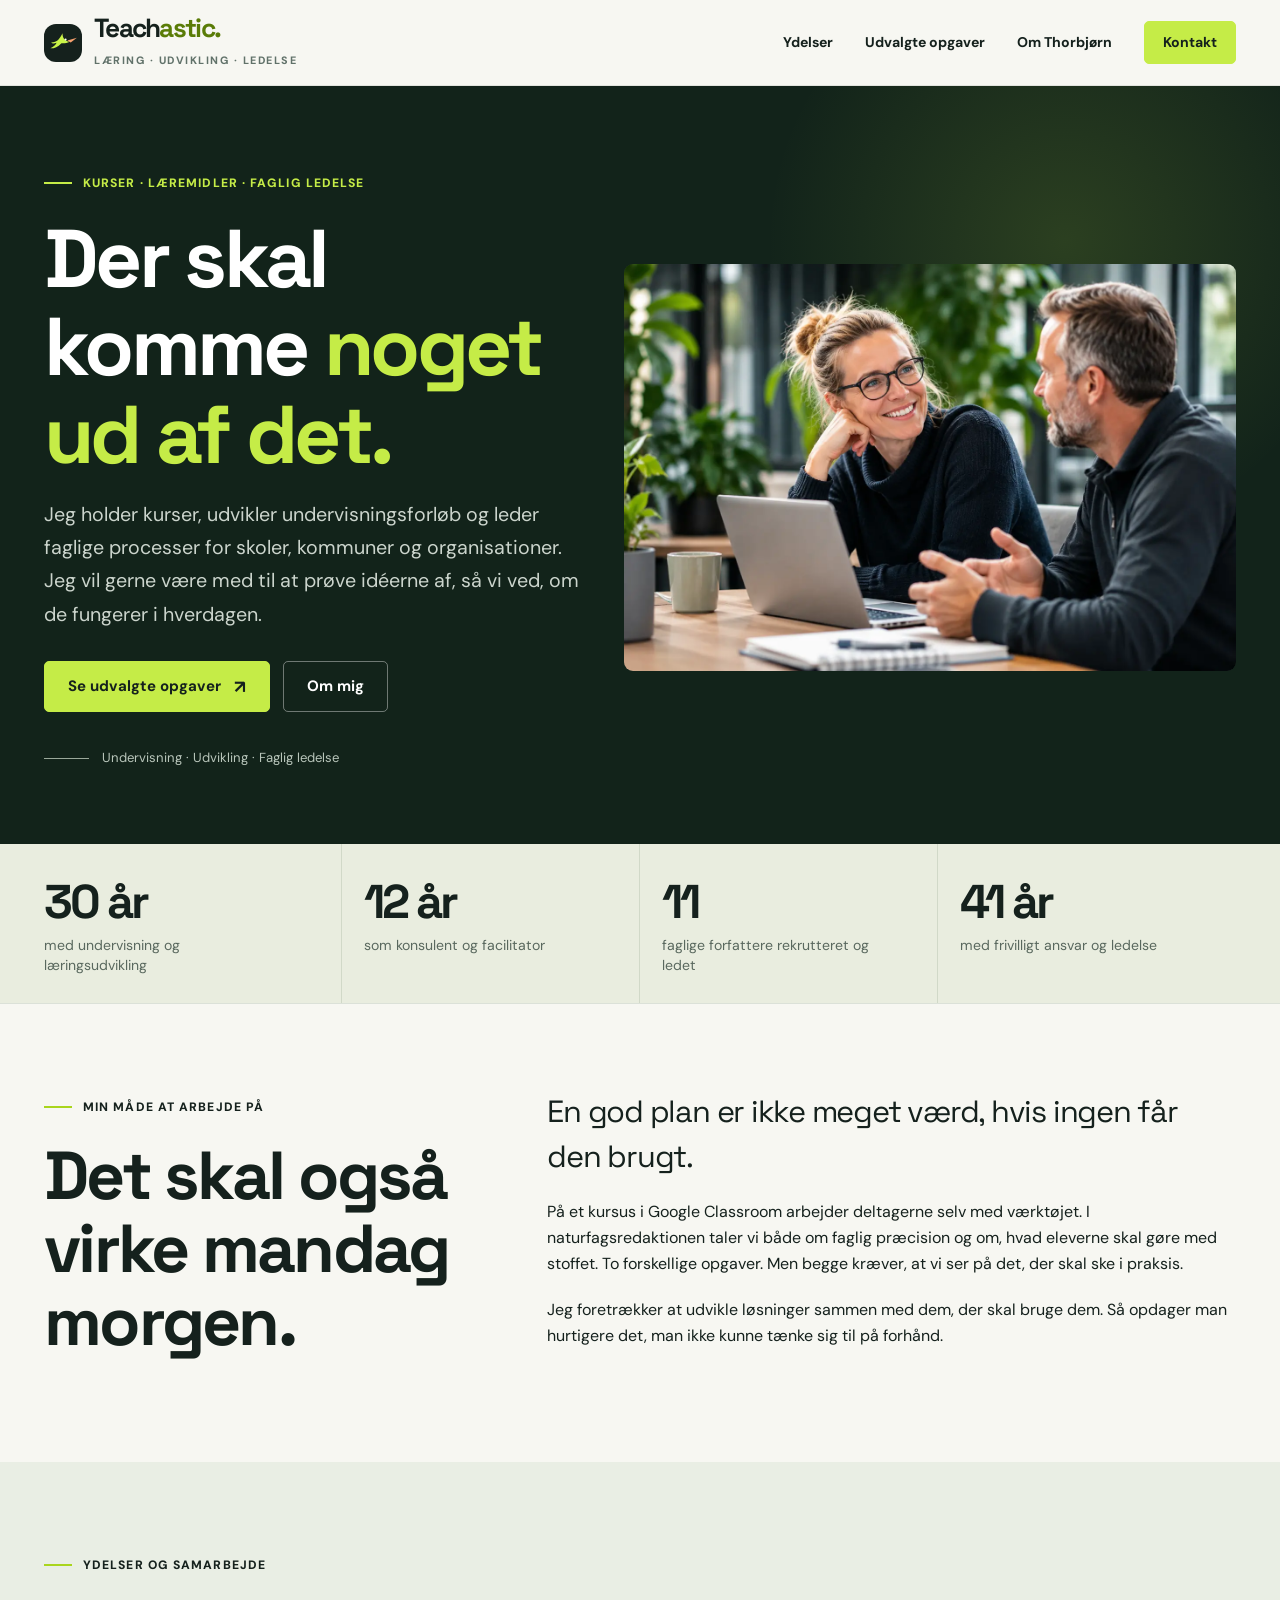
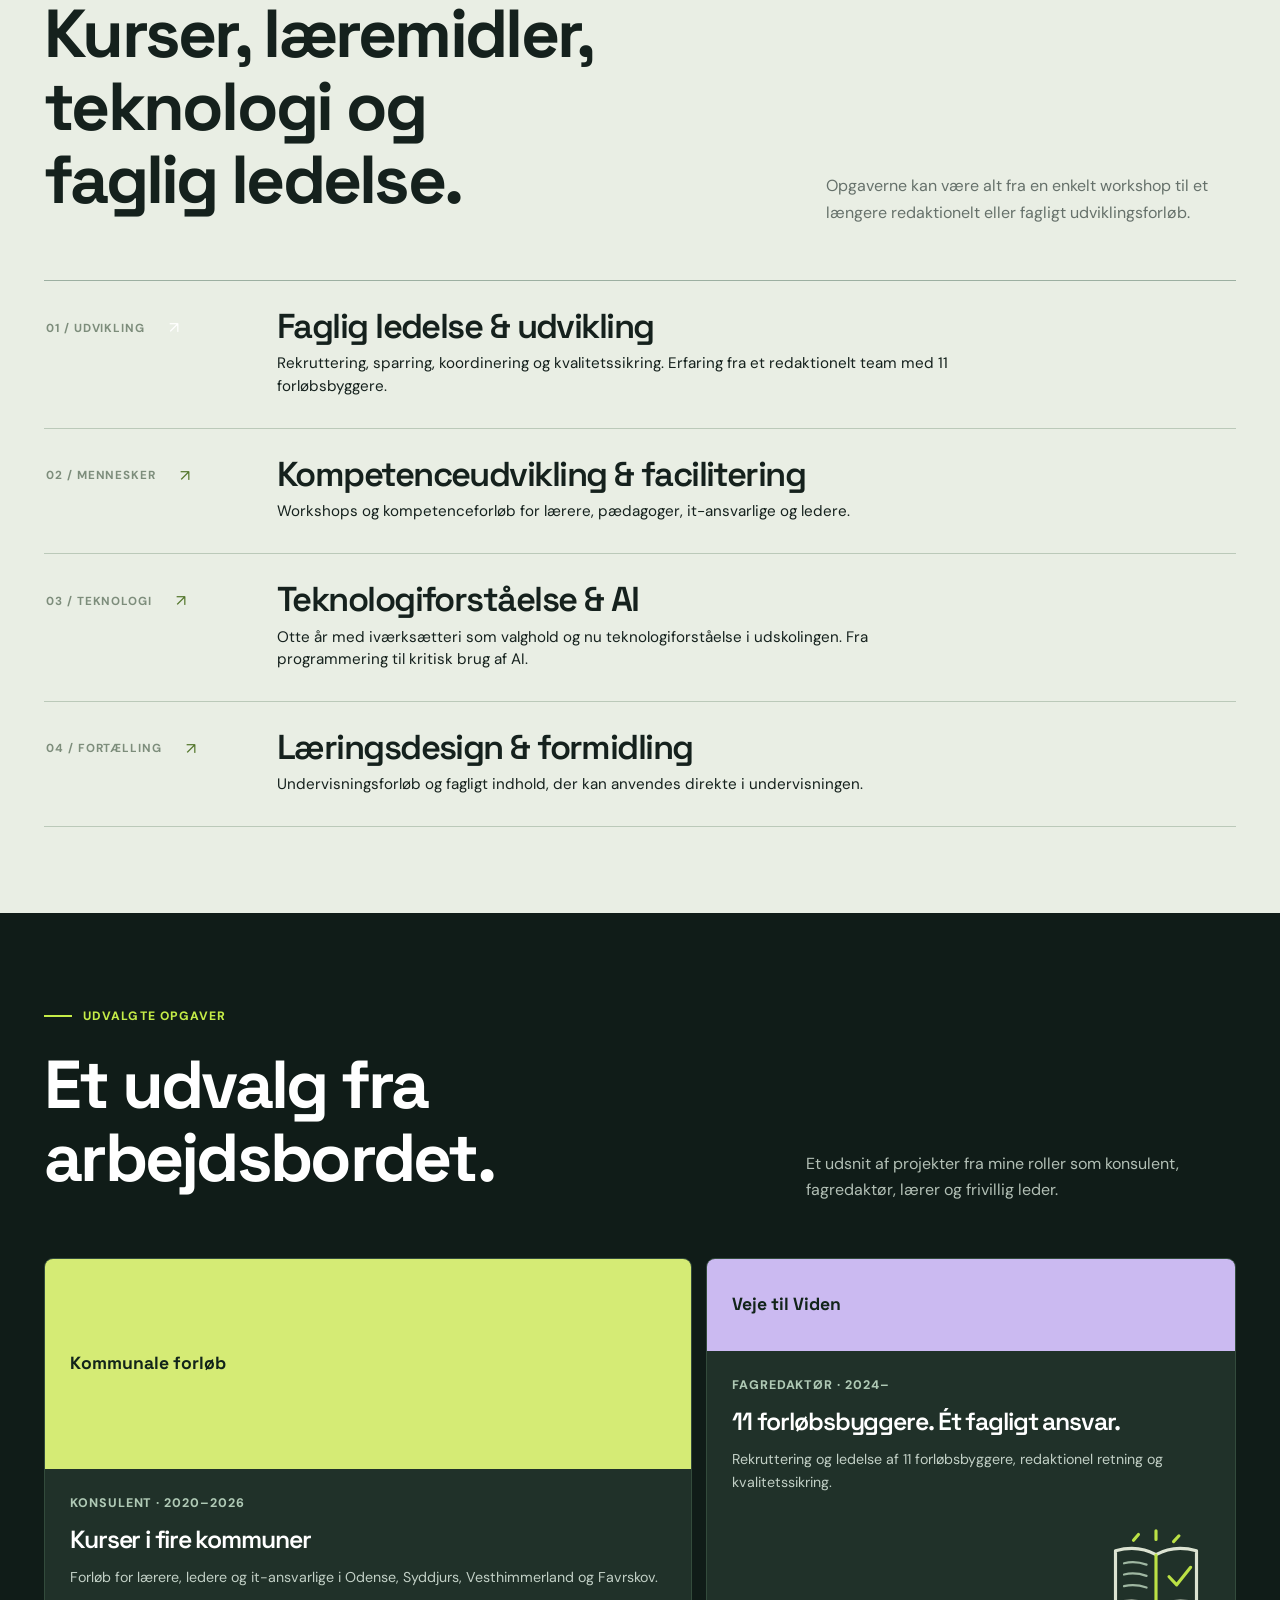
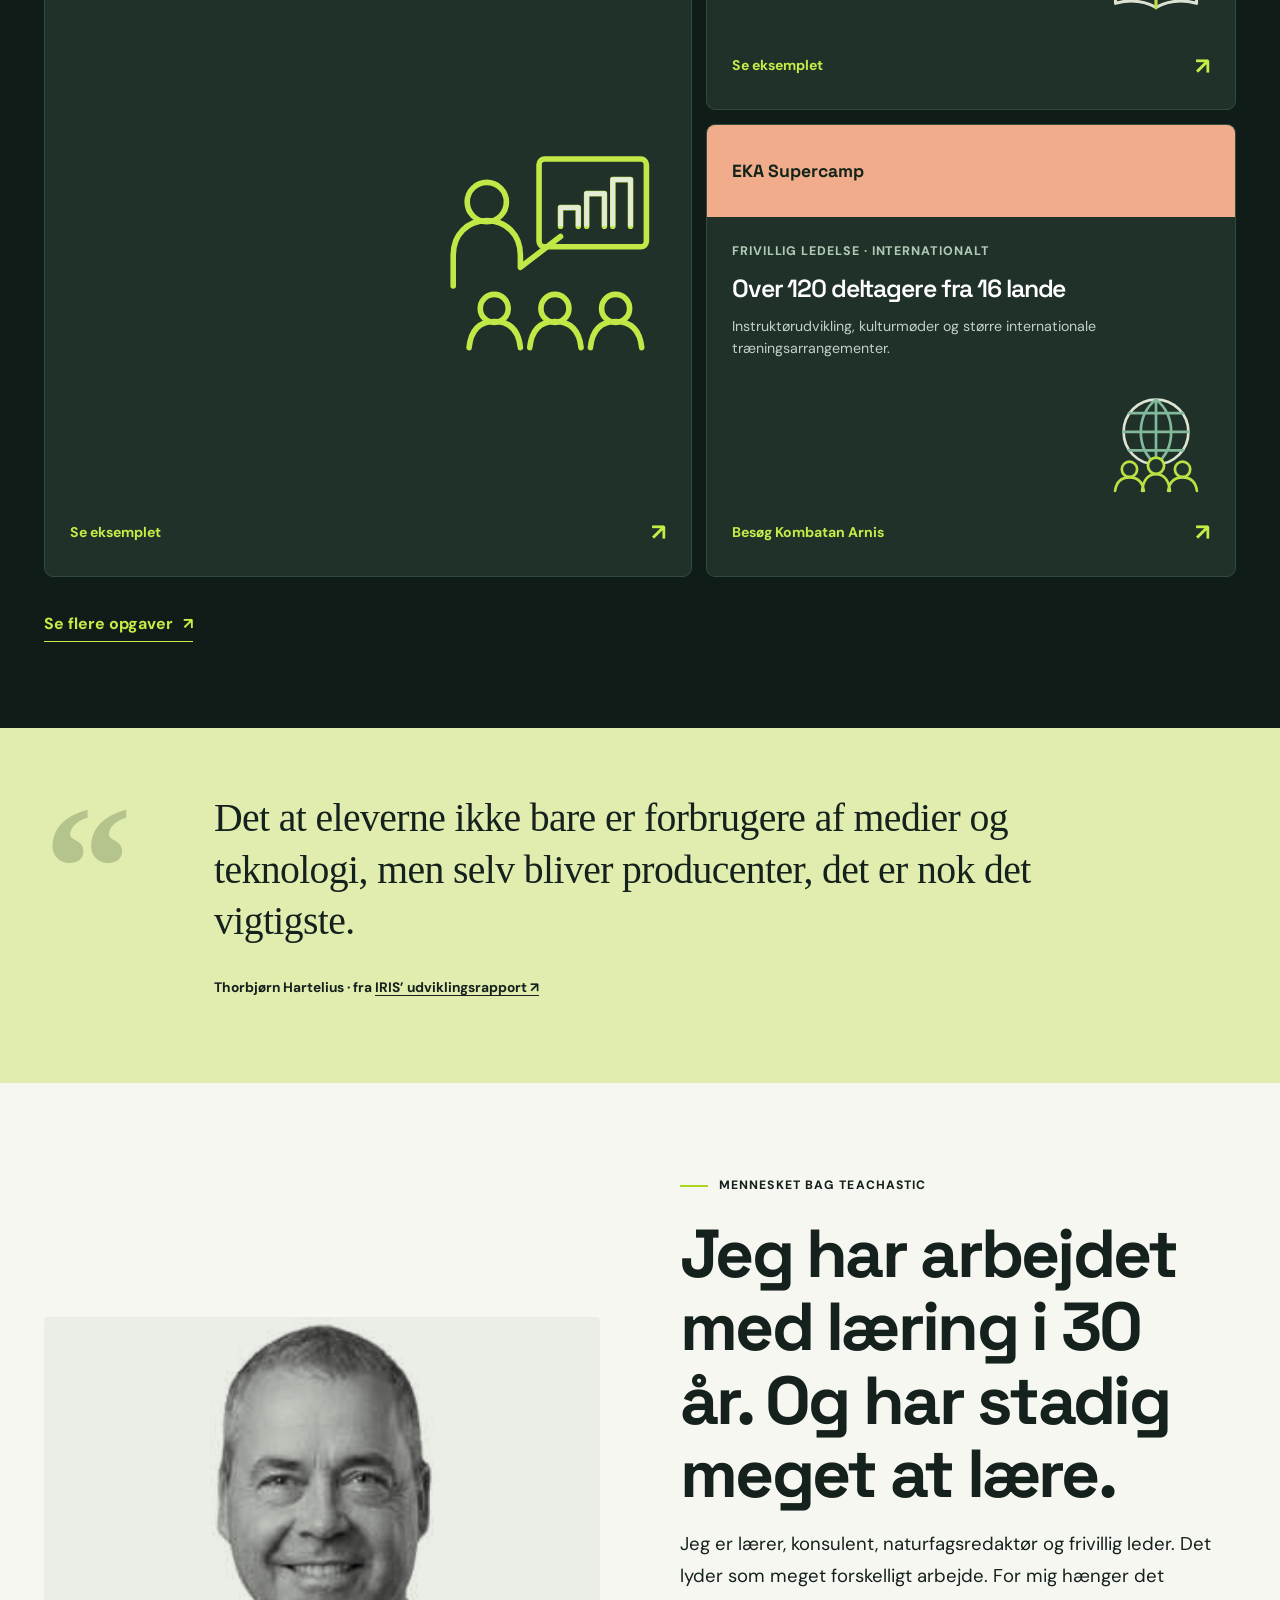
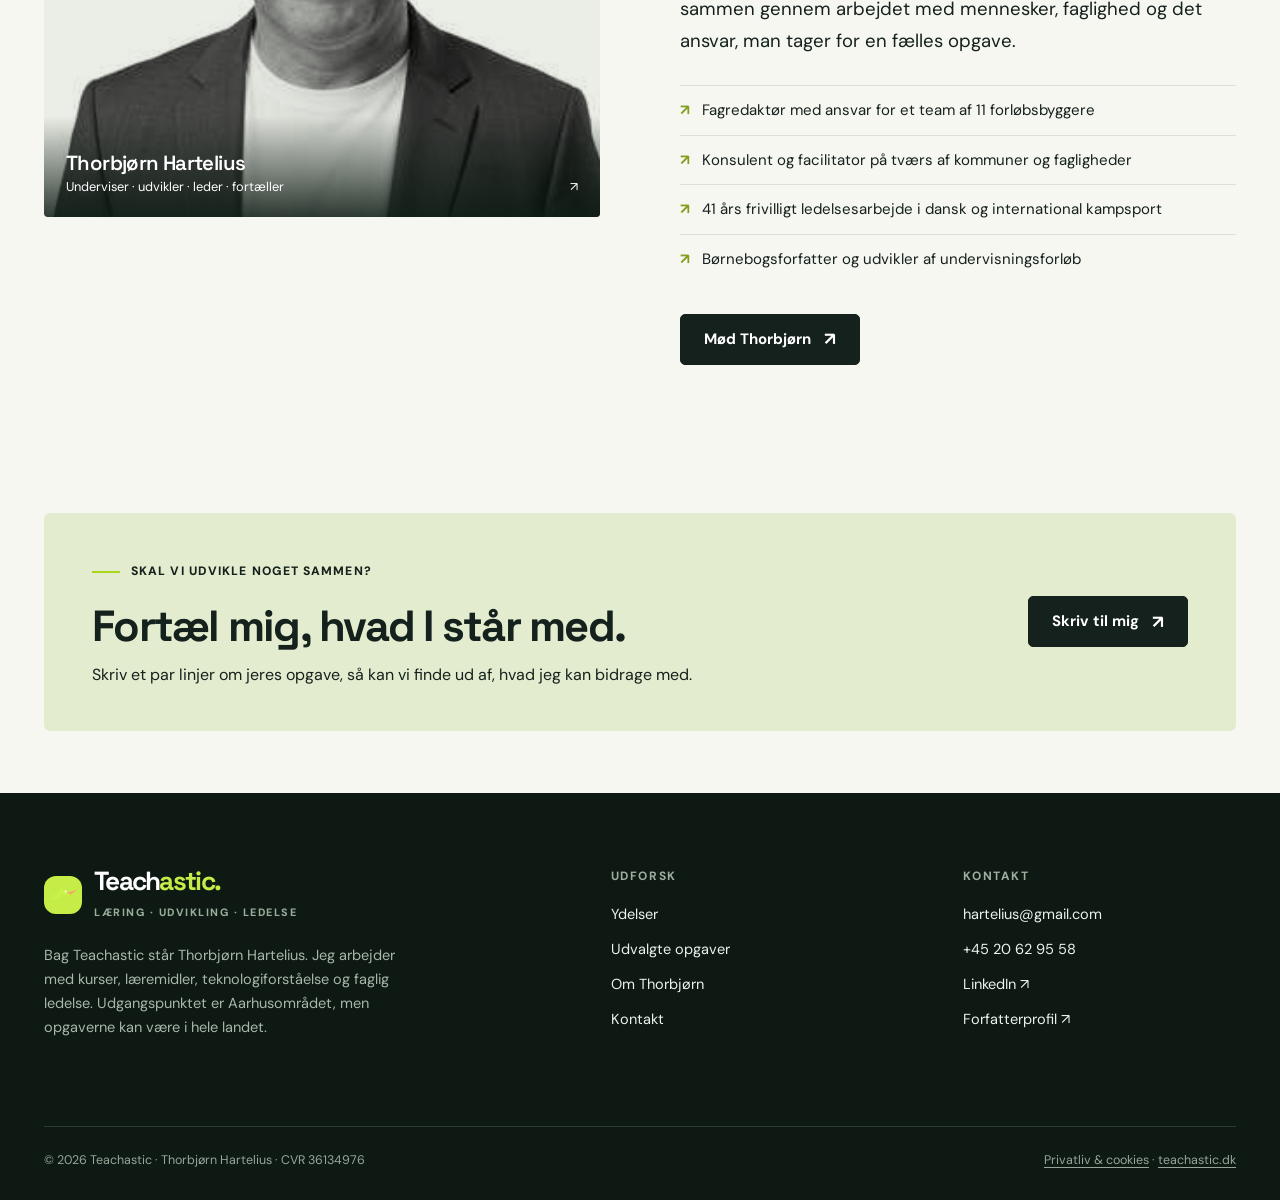
==== commit 05611a71: "Ret EKA og Arnis links til kombatan-arnis.dk fra forside og cases" ====
--- a/index.html
+++ b/index.html
@@ -10,7 +10,7 @@
 <section class="section dark-section"><div class="container"><div class="section-header"><div><span class="eyebrow on-dark">Udvalgte opgaver</span><h2>Et udvalg fra arbejdsbordet.</h2></div><p>Et udsnit af projekter fra mine roller som konsulent, fagredaktør, lærer og frivillig leder.</p></div><div class="case-grid">
 <a class="case-card card-link" href="cases.html#kommuner"><div class="case-visual"><span>Kommunale forløb</span><span class="decor" aria-hidden="true">01</span></div><div class="case-body"><span class="meta">Konsulent · 2020–2026</span><h3>Kurser i fire kommuner</h3><p>Forløb for lærere, ledere og it-ansvarlige i Odense, Syddjurs, Vesthimmerland og Favrskov.</p><img class="case-icon" src="assets/icon-kursus.svg" alt="" width="224" height="224" loading="lazy"><div class="case-footer"><span>Se eksemplet</span><span>↗</span></div></div></a>
 <a class="case-card card-link" href="cases.html#veje"><div class="case-visual"><span>Veje til Viden</span><span class="decor" aria-hidden="true">02</span></div><div class="case-body"><span class="meta">Fagredaktør · 2024–</span><h3>11 forløbsbyggere. Ét fagligt ansvar.</h3><p>Rekruttering og ledelse af 11 forløbsbyggere, redaktionel retning og kvalitetssikring.</p><img class="case-icon" src="assets/icon-redaktion.svg" alt="" width="112" height="112" loading="lazy"><div class="case-footer"><span>Se eksemplet</span><span>↗</span></div></div></a>
-<a class="case-card card-link" href="cases.html#arnis"><div class="case-visual"><span>EKA Supercamp</span><span class="decor" aria-hidden="true">03</span></div><div class="case-body"><span class="meta">Frivillig ledelse · Internationalt</span><h3>Over 120 deltagere fra 16 lande</h3><p>Instruktørudvikling, kulturmøder og større internationale træningsarrangementer.</p><img class="case-icon" src="assets/icon-international.svg" alt="" width="112" height="112" loading="lazy"><div class="case-footer"><span>Se eksemplet</span><span>↗</span></div></div></a>
+<a class="case-card card-link" href="http://kombatan-arnis.dk/" target="_blank" rel="noopener noreferrer" aria-label="Besøg Kombatan Arnis – EKA Supercamp (åbner i ny fane)"><div class="case-visual"><span>EKA Supercamp</span><span class="decor" aria-hidden="true">03</span></div><div class="case-body"><span class="meta">Frivillig ledelse · Internationalt</span><h3>Over 120 deltagere fra 16 lande</h3><p>Instruktørudvikling, kulturmøder og større internationale træningsarrangementer.</p><img class="case-icon" src="assets/icon-international.svg" alt="" width="112" height="112" loading="lazy"><div class="case-footer"><span>Besøg Kombatan Arnis</span><span>↗</span></div></div></a>
 </div><div style="margin-top:32px"><a class="text-link light" href="cases.html">Se flere opgaver <span aria-hidden="true">↗</span></a></div></div></section>
 <section class="quote-zone"><div class="container quote-layout"><div class="quote-mark" aria-hidden="true">“</div><div><blockquote>Det at eleverne ikke bare er forbrugere af medier og teknologi, men selv bliver producenter, det er nok det vigtigste.</blockquote><p class="quote-attribution">Thorbjørn Hartelius · fra <a href="https://iris.aarhus.dk/om-iris/rapport-fra-udviklingen-af-projektet" target="_blank" rel="noopener noreferrer">IRIS’ udviklingsrapport ↗</a></p></div></div></section>
 <section class="section"><div class="container about-teaser"><div class="portrait-card"><img class="home-portrait" src="assets/thorbjoern-portraet.jpg" alt="Thorbjørn Hartelius" width="320" height="345" loading="lazy" decoding="async"><div class="portrait-label"><span><strong>Thorbjørn Hartelius</strong>Underviser · udvikler · leder · fortæller</span><span aria-hidden="true">↗</span></div></div><div><span class="eyebrow">Mennesket bag Teachastic</span><h2>Jeg har arbejdet med læring i 30 år. Og har stadig meget at lære.</h2><p class="lead">Jeg er lærer, konsulent, naturfagsredaktør og frivillig leder. Det lyder som meget forskelligt arbejde. For mig hænger det sammen gennem arbejdet med mennesker, faglighed og det ansvar, man tager for en fælles opgave.</p><ul class="credential-list"><li>Fagredaktør med ansvar for et team af 11 forløbsbyggere</li><li>Konsulent og facilitator på tværs af kommuner og fagligheder</li><li>41 års frivilligt ledelsesarbejde i dansk og international kampsport</li><li>Børnebogsforfatter og udvikler af undervisningsforløb</li></ul><a class="button button-dark" href="om.html">Mød Thorbjørn <span class="arrow" aria-hidden="true">↗</span></a></div></div></section><section class="section-sm"><div class="container"><div class="cta-band"><div><span class="eyebrow">Skal vi udvikle noget sammen?</span><h2>Fortæl mig, hvad I står med.</h2><p>Skriv et par linjer om jeres opgave, så kan vi finde ud af, hvad jeg kan bidrage med.</p></div><div class="button-row"><a class="button button-dark" href="kontakt.html">Skriv til mig <span class="arrow" aria-hidden="true">↗</span></a></div></div></div></section></main><footer class="footer"><div class="container"><div class="footer-grid"><div><a class="brand" href="index.html" aria-label="Teachastic – til forsiden"><span class="brand-icon"><img src="assets/teachastic-bird.svg" alt="" width="33" height="33"></span><span><span class="brand-name">Teach<span class="accent">astic.</span></span><span class="brand-caption">Læring · Udvikling · Ledelse</span></span></a><p class="footer-about">Bag Teachastic står Thorbjørn Hartelius. Jeg arbejder med kurser, læremidler, teknologiforståelse og faglig ledelse. Udgangspunktet er Aarhusområdet, men opgaverne kan være i hele landet.</p></div><div><h4>Udforsk</h4><div class="footer-links"><a href="ydelser.html">Ydelser</a><a href="cases.html">Udvalgte opgaver</a><a href="om.html">Om Thorbjørn</a><a href="kontakt.html">Kontakt</a></div></div><div><h4>Kontakt</h4><div class="footer-links"><a href="mailto:hartelius@gmail.com">hartelius@gmail.com</a><a href="tel:+4520629558">+45 20 62 95 58</a><a href="https://www.linkedin.com/in/thorbj%C3%B8rnhartelius/" target="_blank" rel="noopener noreferrer">LinkedIn ↗</a><a href="https://bogbrancheguiden.dk/profil/thorbjoern-hartelius/" target="_blank" rel="noopener noreferrer">Forfatterprofil ↗</a></div></div></div><div class="footer-bottom"><span>© <span id="year">2026</span> Teachastic · Thorbjørn Hartelius · CVR 36134976</span><span><a href="privatliv.html">Privatliv &amp; cookies</a> · <a href="https://www.teachastic.dk/" rel="home">teachastic.dk</a></span></div></div></footer><button type="button" class="back-to-top" aria-label="Til toppen" title="Til toppen">↑</button></body></html>
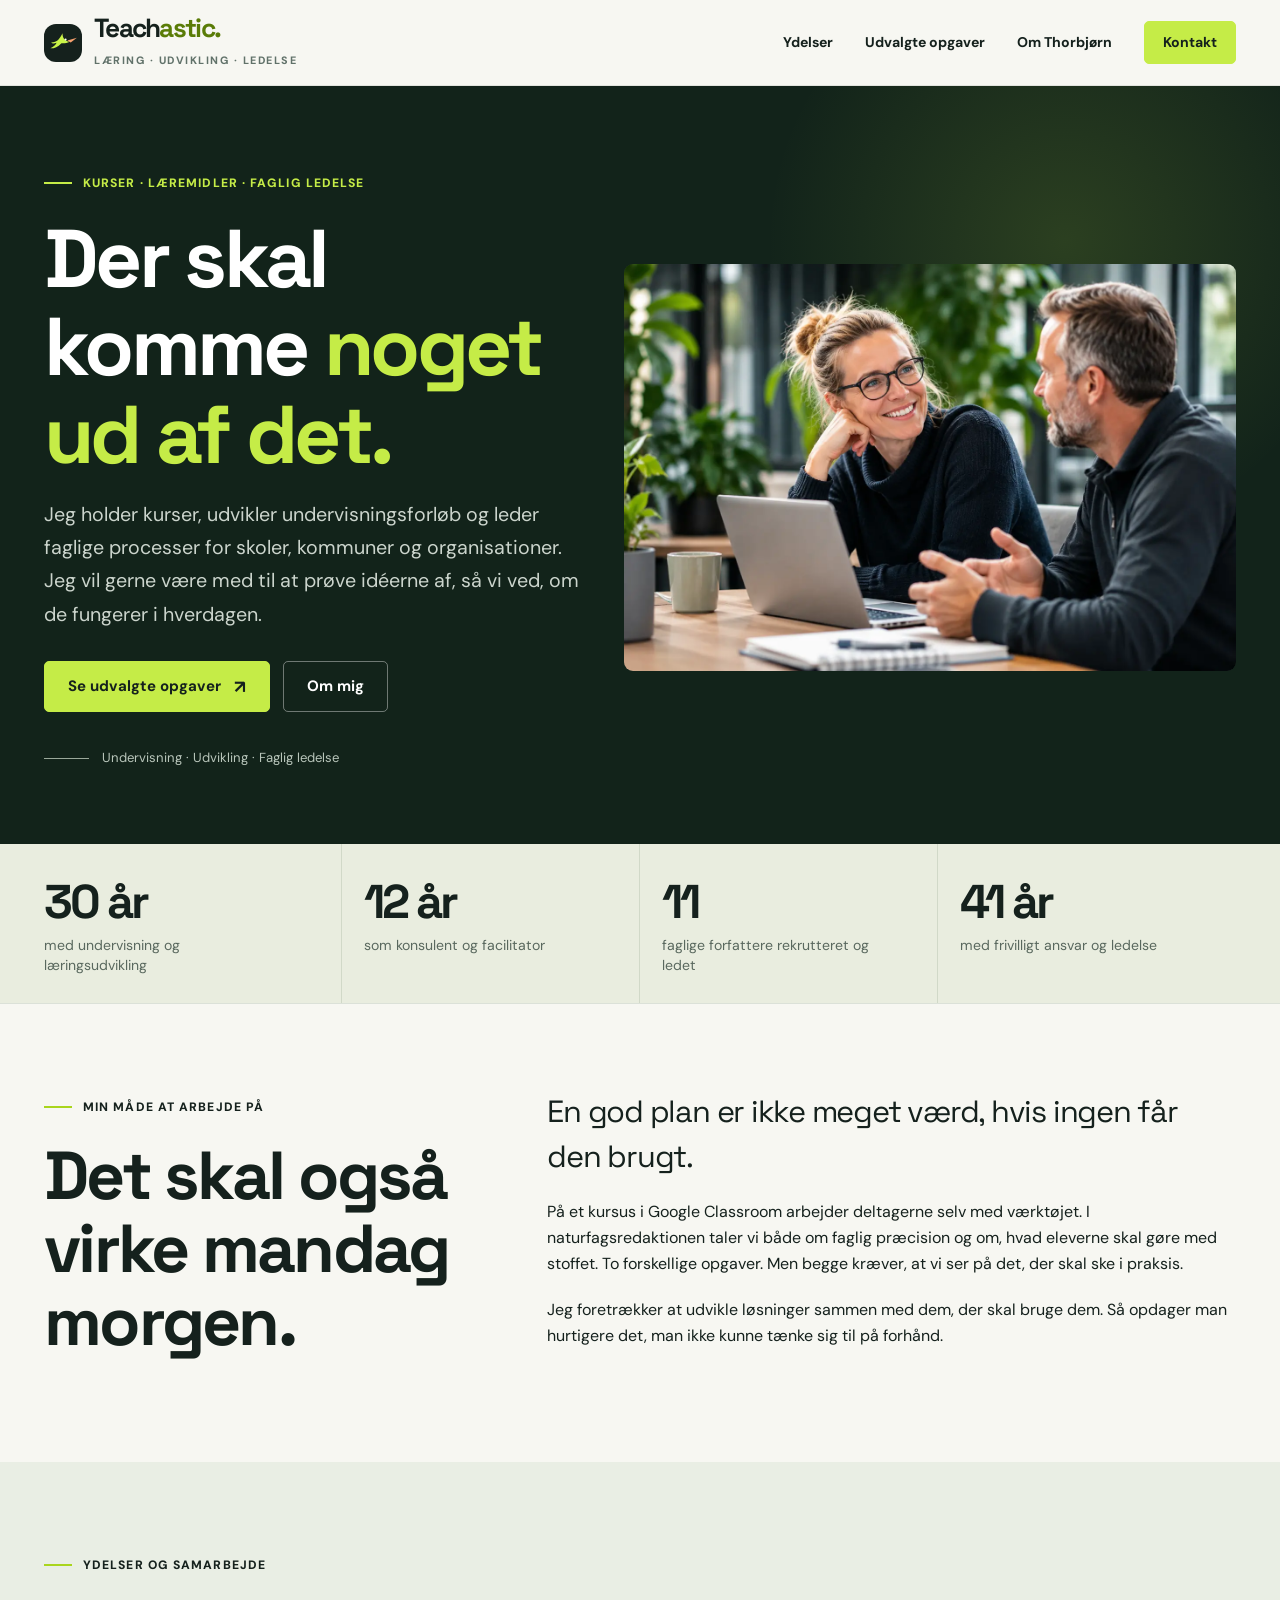
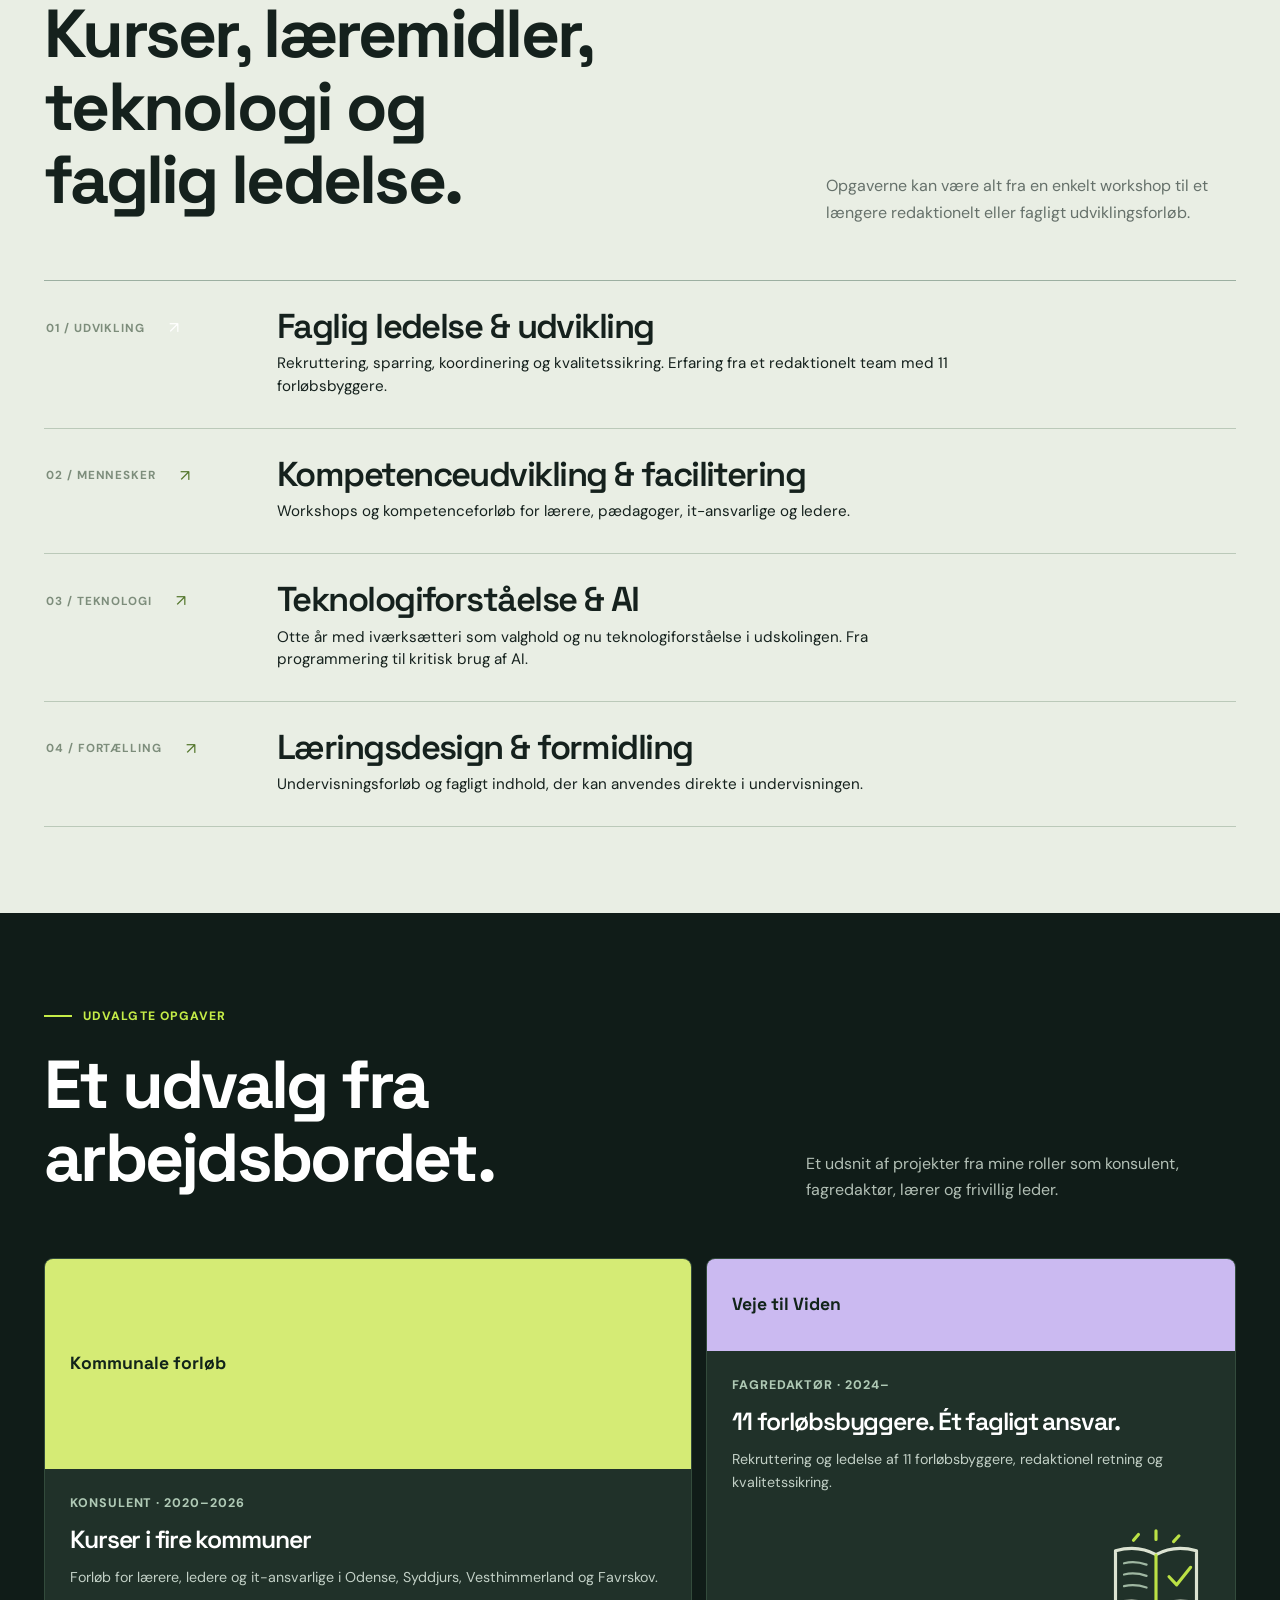
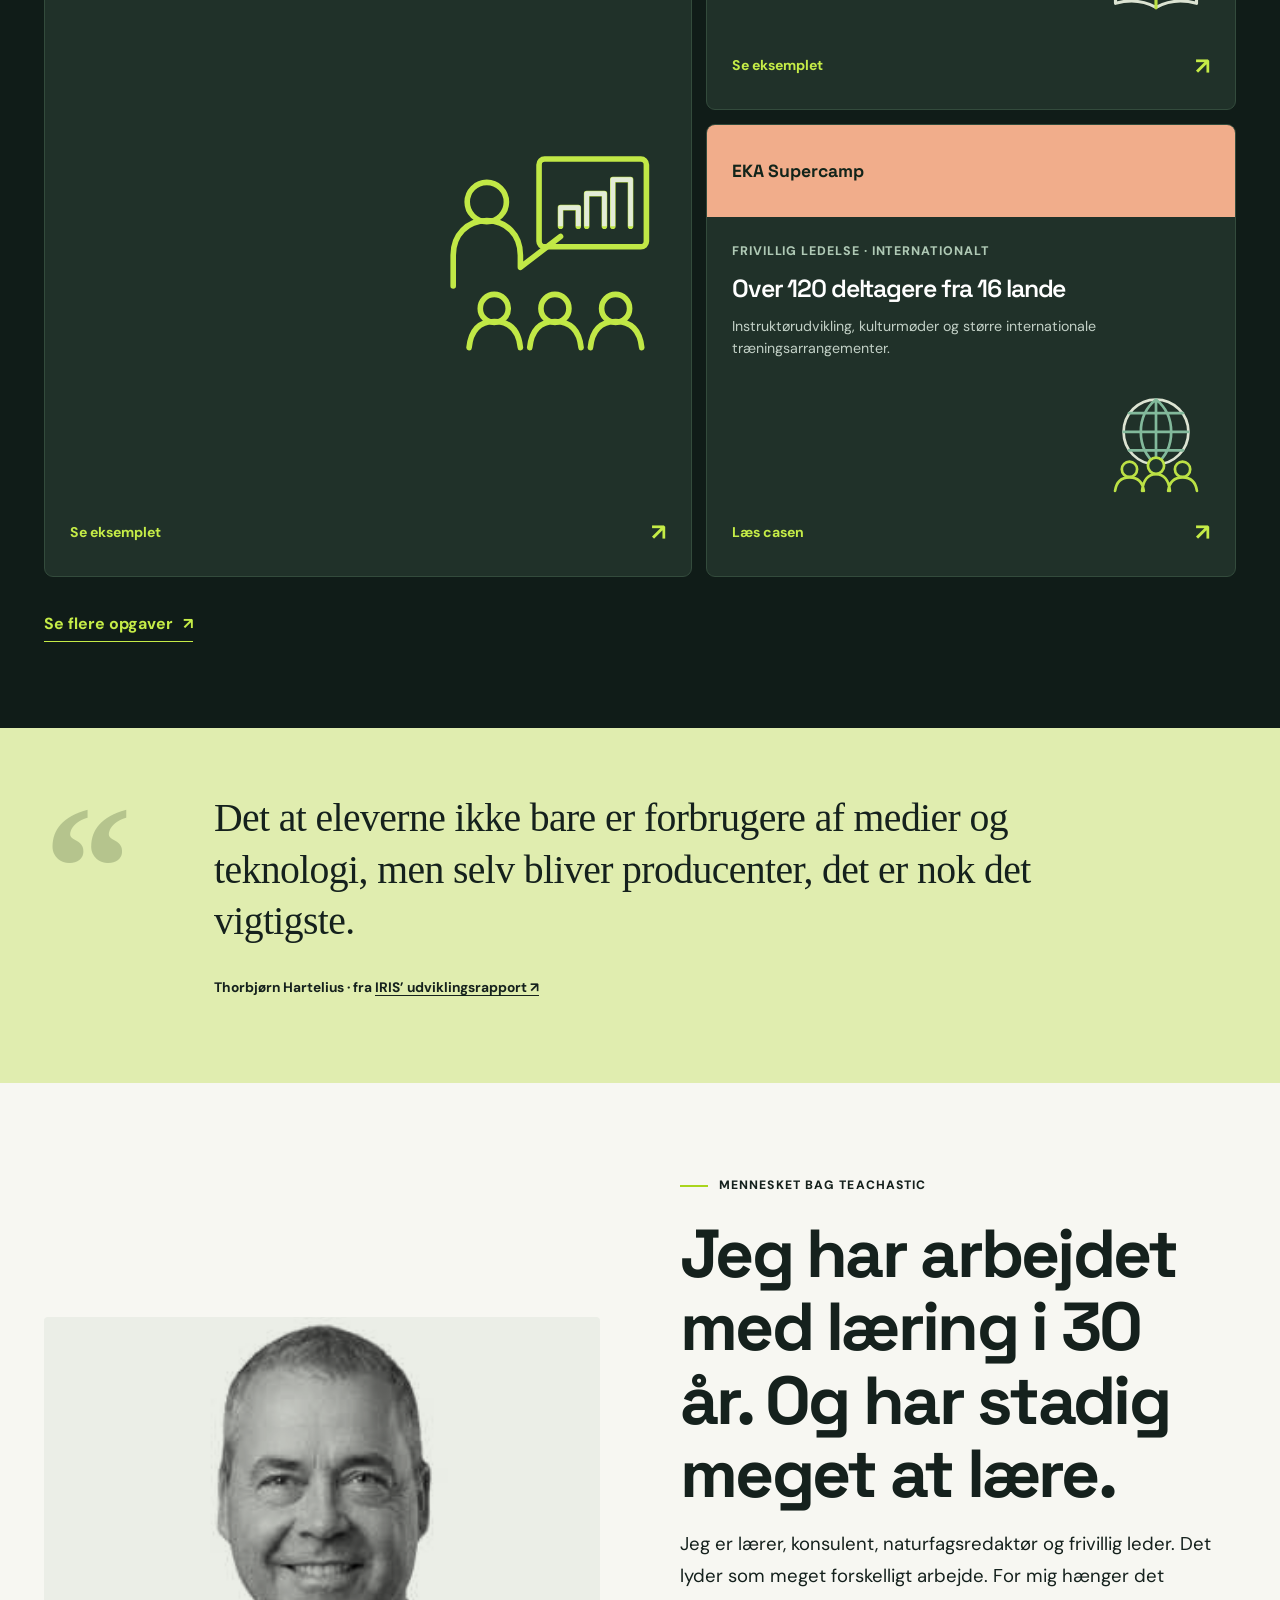
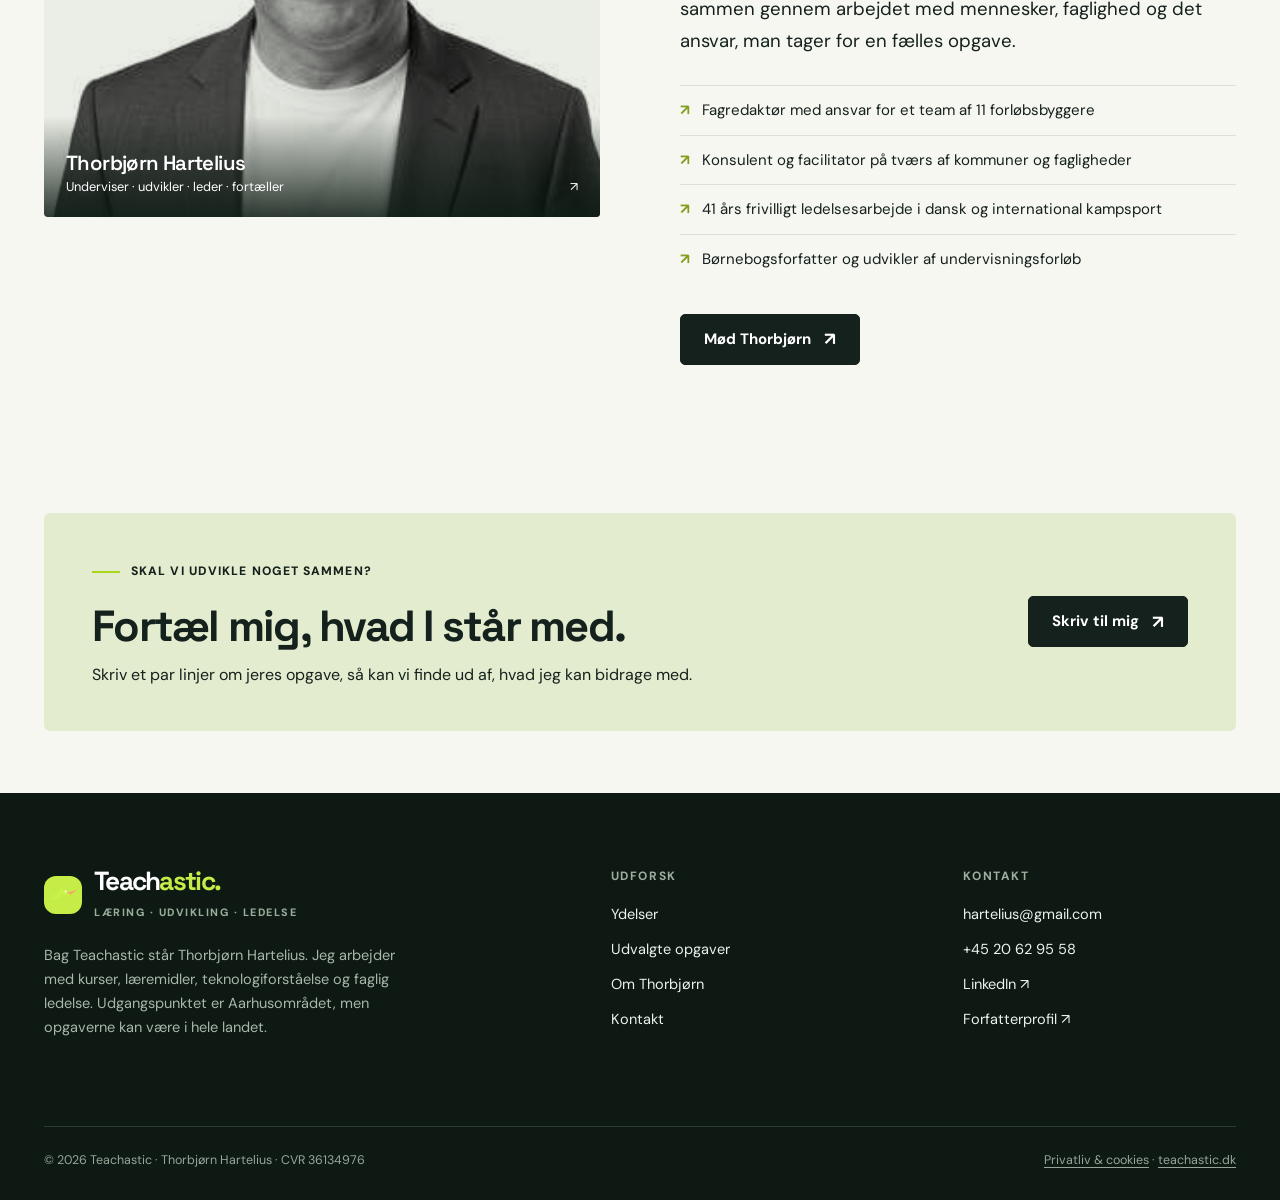
==== commit d5367d93: "Lad EKA-kort på forsiden føre til den interne case" ====
--- a/index.html
+++ b/index.html
@@ -10,7 +10,7 @@
 <section class="section dark-section"><div class="container"><div class="section-header"><div><span class="eyebrow on-dark">Udvalgte opgaver</span><h2>Et udvalg fra arbejdsbordet.</h2></div><p>Et udsnit af projekter fra mine roller som konsulent, fagredaktør, lærer og frivillig leder.</p></div><div class="case-grid">
 <a class="case-card card-link" href="cases.html#kommuner"><div class="case-visual"><span>Kommunale forløb</span><span class="decor" aria-hidden="true">01</span></div><div class="case-body"><span class="meta">Konsulent · 2020–2026</span><h3>Kurser i fire kommuner</h3><p>Forløb for lærere, ledere og it-ansvarlige i Odense, Syddjurs, Vesthimmerland og Favrskov.</p><img class="case-icon" src="assets/icon-kursus.svg" alt="" width="224" height="224" loading="lazy"><div class="case-footer"><span>Se eksemplet</span><span>↗</span></div></div></a>
 <a class="case-card card-link" href="cases.html#veje"><div class="case-visual"><span>Veje til Viden</span><span class="decor" aria-hidden="true">02</span></div><div class="case-body"><span class="meta">Fagredaktør · 2024–</span><h3>11 forløbsbyggere. Ét fagligt ansvar.</h3><p>Rekruttering og ledelse af 11 forløbsbyggere, redaktionel retning og kvalitetssikring.</p><img class="case-icon" src="assets/icon-redaktion.svg" alt="" width="112" height="112" loading="lazy"><div class="case-footer"><span>Se eksemplet</span><span>↗</span></div></div></a>
-<a class="case-card card-link" href="http://kombatan-arnis.dk/" target="_blank" rel="noopener noreferrer" aria-label="Besøg Kombatan Arnis – EKA Supercamp (åbner i ny fane)"><div class="case-visual"><span>EKA Supercamp</span><span class="decor" aria-hidden="true">03</span></div><div class="case-body"><span class="meta">Frivillig ledelse · Internationalt</span><h3>Over 120 deltagere fra 16 lande</h3><p>Instruktørudvikling, kulturmøder og større internationale træningsarrangementer.</p><img class="case-icon" src="assets/icon-international.svg" alt="" width="112" height="112" loading="lazy"><div class="case-footer"><span>Besøg Kombatan Arnis</span><span>↗</span></div></div></a>
+<a class="case-card card-link" href="cases.html#arnis"><div class="case-visual"><span>EKA Supercamp</span><span class="decor" aria-hidden="true">03</span></div><div class="case-body"><span class="meta">Frivillig ledelse · Internationalt</span><h3>Over 120 deltagere fra 16 lande</h3><p>Instruktørudvikling, kulturmøder og større internationale træningsarrangementer.</p><img class="case-icon" src="assets/icon-international.svg" alt="" width="112" height="112" loading="lazy"><div class="case-footer"><span>Læs casen</span><span>↗</span></div></div></a>
 </div><div style="margin-top:32px"><a class="text-link light" href="cases.html">Se flere opgaver <span aria-hidden="true">↗</span></a></div></div></section>
 <section class="quote-zone"><div class="container quote-layout"><div class="quote-mark" aria-hidden="true">“</div><div><blockquote>Det at eleverne ikke bare er forbrugere af medier og teknologi, men selv bliver producenter, det er nok det vigtigste.</blockquote><p class="quote-attribution">Thorbjørn Hartelius · fra <a href="https://iris.aarhus.dk/om-iris/rapport-fra-udviklingen-af-projektet" target="_blank" rel="noopener noreferrer">IRIS’ udviklingsrapport ↗</a></p></div></div></section>
 <section class="section"><div class="container about-teaser"><div class="portrait-card"><img class="home-portrait" src="assets/thorbjoern-portraet.jpg" alt="Thorbjørn Hartelius" width="320" height="345" loading="lazy" decoding="async"><div class="portrait-label"><span><strong>Thorbjørn Hartelius</strong>Underviser · udvikler · leder · fortæller</span><span aria-hidden="true">↗</span></div></div><div><span class="eyebrow">Mennesket bag Teachastic</span><h2>Jeg har arbejdet med læring i 30 år. Og har stadig meget at lære.</h2><p class="lead">Jeg er lærer, konsulent, naturfagsredaktør og frivillig leder. Det lyder som meget forskelligt arbejde. For mig hænger det sammen gennem arbejdet med mennesker, faglighed og det ansvar, man tager for en fælles opgave.</p><ul class="credential-list"><li>Fagredaktør med ansvar for et team af 11 forløbsbyggere</li><li>Konsulent og facilitator på tværs af kommuner og fagligheder</li><li>41 års frivilligt ledelsesarbejde i dansk og international kampsport</li><li>Børnebogsforfatter og udvikler af undervisningsforløb</li></ul><a class="button button-dark" href="om.html">Mød Thorbjørn <span class="arrow" aria-hidden="true">↗</span></a></div></div></section><section class="section-sm"><div class="container"><div class="cta-band"><div><span class="eyebrow">Skal vi udvikle noget sammen?</span><h2>Fortæl mig, hvad I står med.</h2><p>Skriv et par linjer om jeres opgave, så kan vi finde ud af, hvad jeg kan bidrage med.</p></div><div class="button-row"><a class="button button-dark" href="kontakt.html">Skriv til mig <span class="arrow" aria-hidden="true">↗</span></a></div></div></div></section></main><footer class="footer"><div class="container"><div class="footer-grid"><div><a class="brand" href="index.html" aria-label="Teachastic – til forsiden"><span class="brand-icon"><img src="assets/teachastic-bird.svg" alt="" width="33" height="33"></span><span><span class="brand-name">Teach<span class="accent">astic.</span></span><span class="brand-caption">Læring · Udvikling · Ledelse</span></span></a><p class="footer-about">Bag Teachastic står Thorbjørn Hartelius. Jeg arbejder med kurser, læremidler, teknologiforståelse og faglig ledelse. Udgangspunktet er Aarhusområdet, men opgaverne kan være i hele landet.</p></div><div><h4>Udforsk</h4><div class="footer-links"><a href="ydelser.html">Ydelser</a><a href="cases.html">Udvalgte opgaver</a><a href="om.html">Om Thorbjørn</a><a href="kontakt.html">Kontakt</a></div></div><div><h4>Kontakt</h4><div class="footer-links"><a href="mailto:hartelius@gmail.com">hartelius@gmail.com</a><a href="tel:+4520629558">+45 20 62 95 58</a><a href="https://www.linkedin.com/in/thorbj%C3%B8rnhartelius/" target="_blank" rel="noopener noreferrer">LinkedIn ↗</a><a href="https://bogbrancheguiden.dk/profil/thorbjoern-hartelius/" target="_blank" rel="noopener noreferrer">Forfatterprofil ↗</a></div></div></div><div class="footer-bottom"><span>© <span id="year">2026</span> Teachastic · Thorbjørn Hartelius · CVR 36134976</span><span><a href="privatliv.html">Privatliv &amp; cookies</a> · <a href="https://www.teachastic.dk/" rel="home">teachastic.dk</a></span></div></div></footer><button type="button" class="back-to-top" aria-label="Til toppen" title="Til toppen">↑</button></body></html>
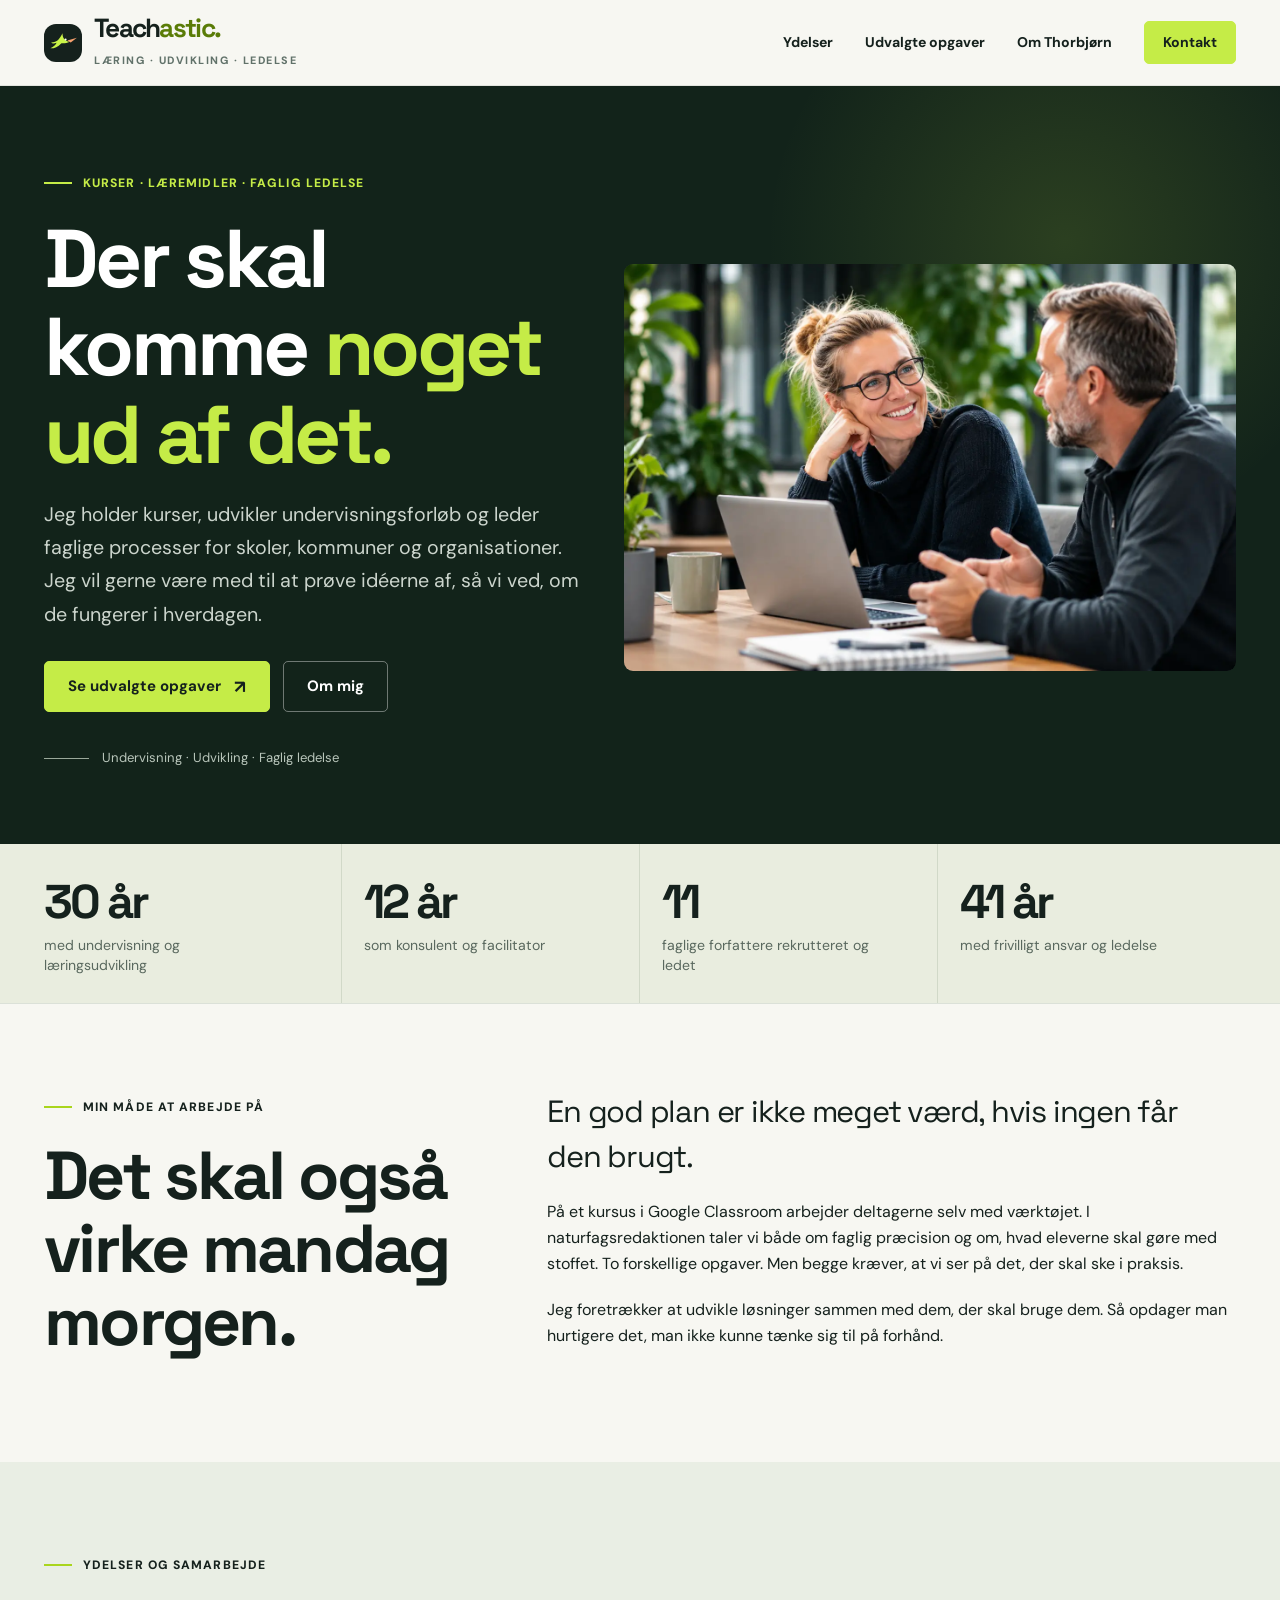
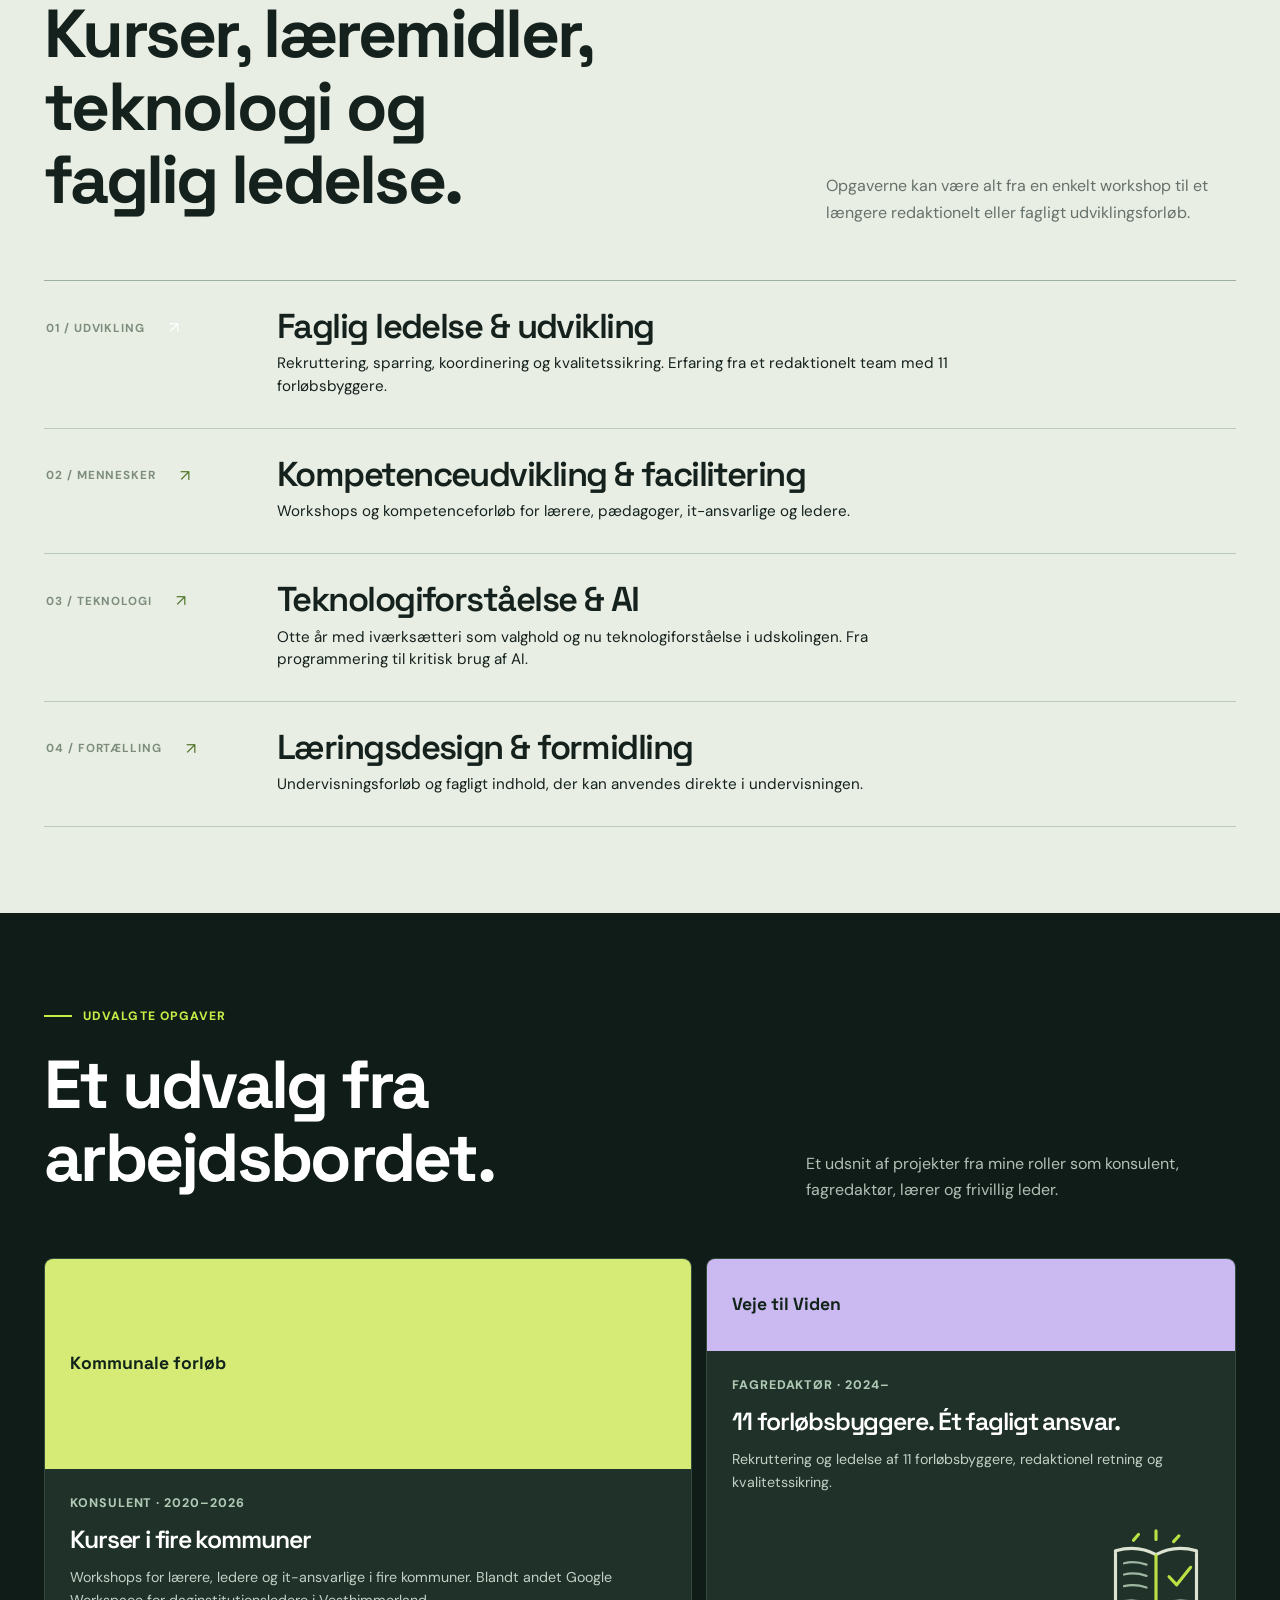
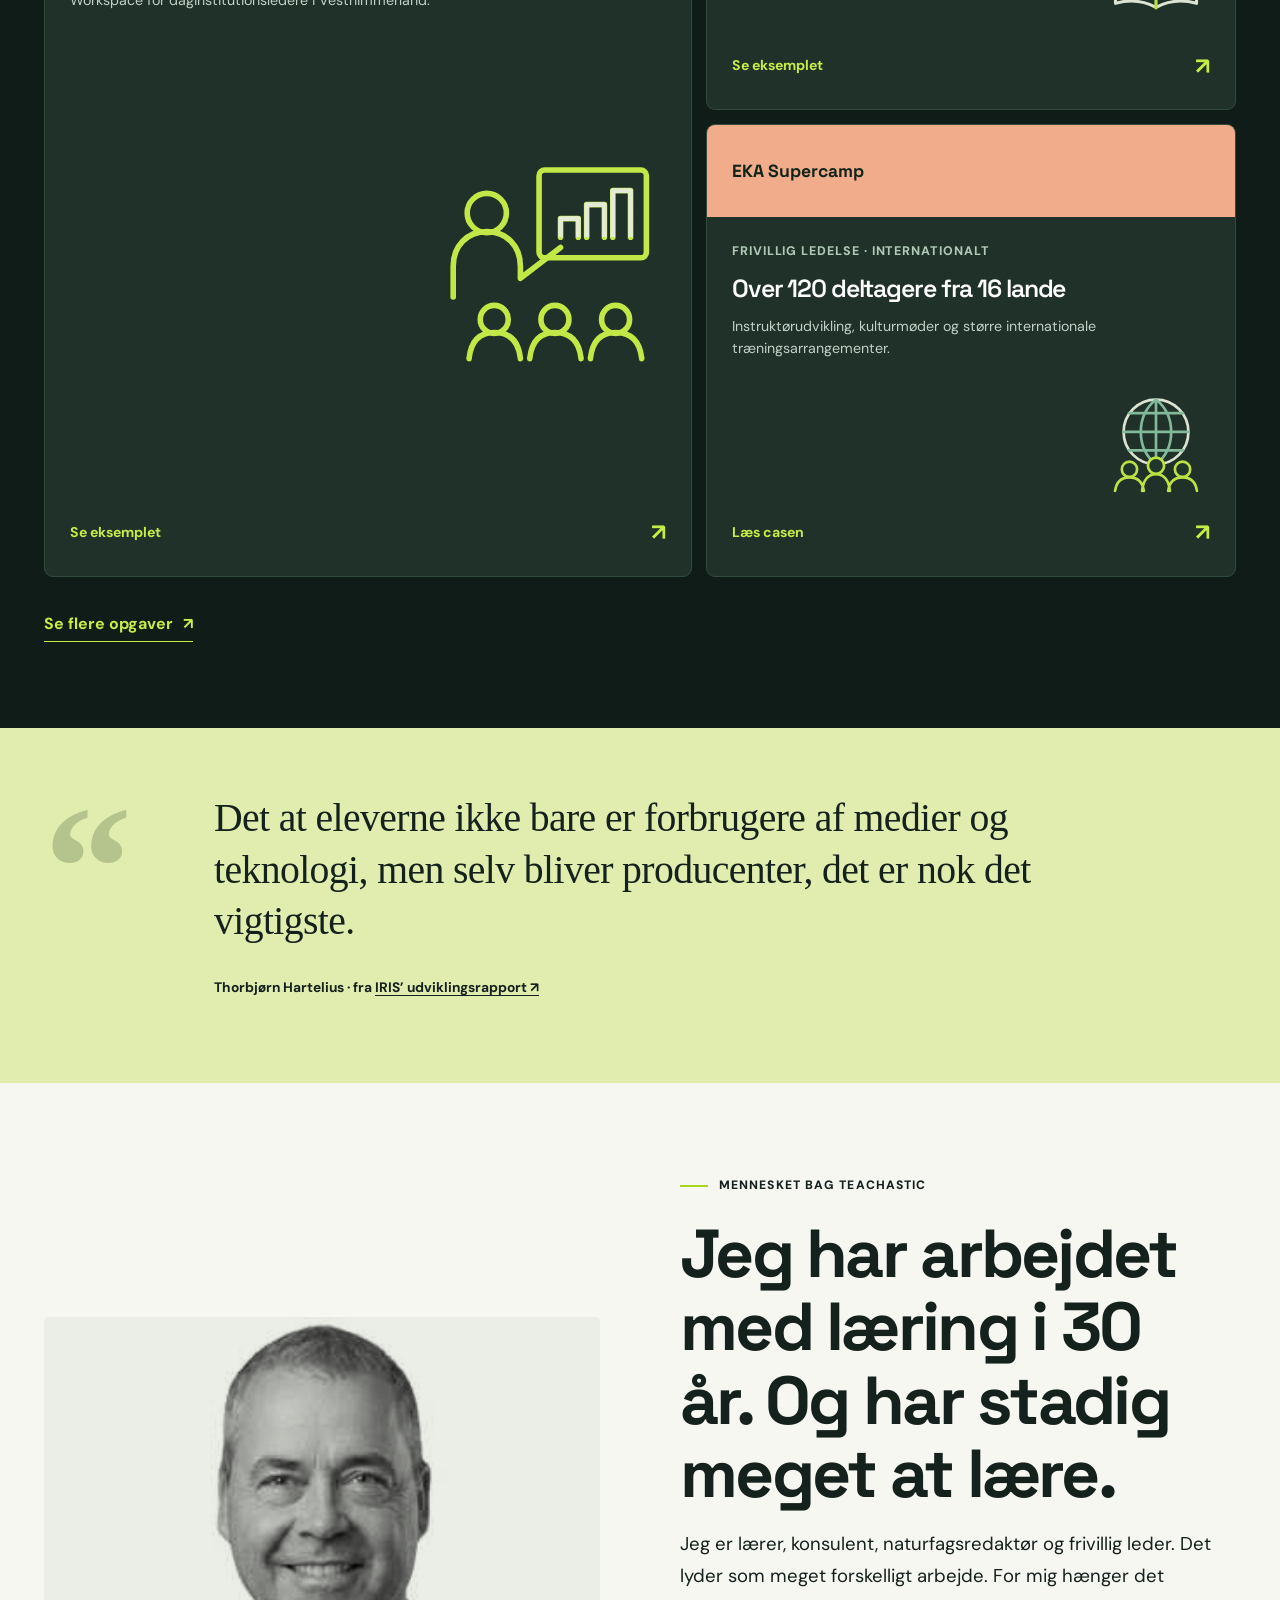
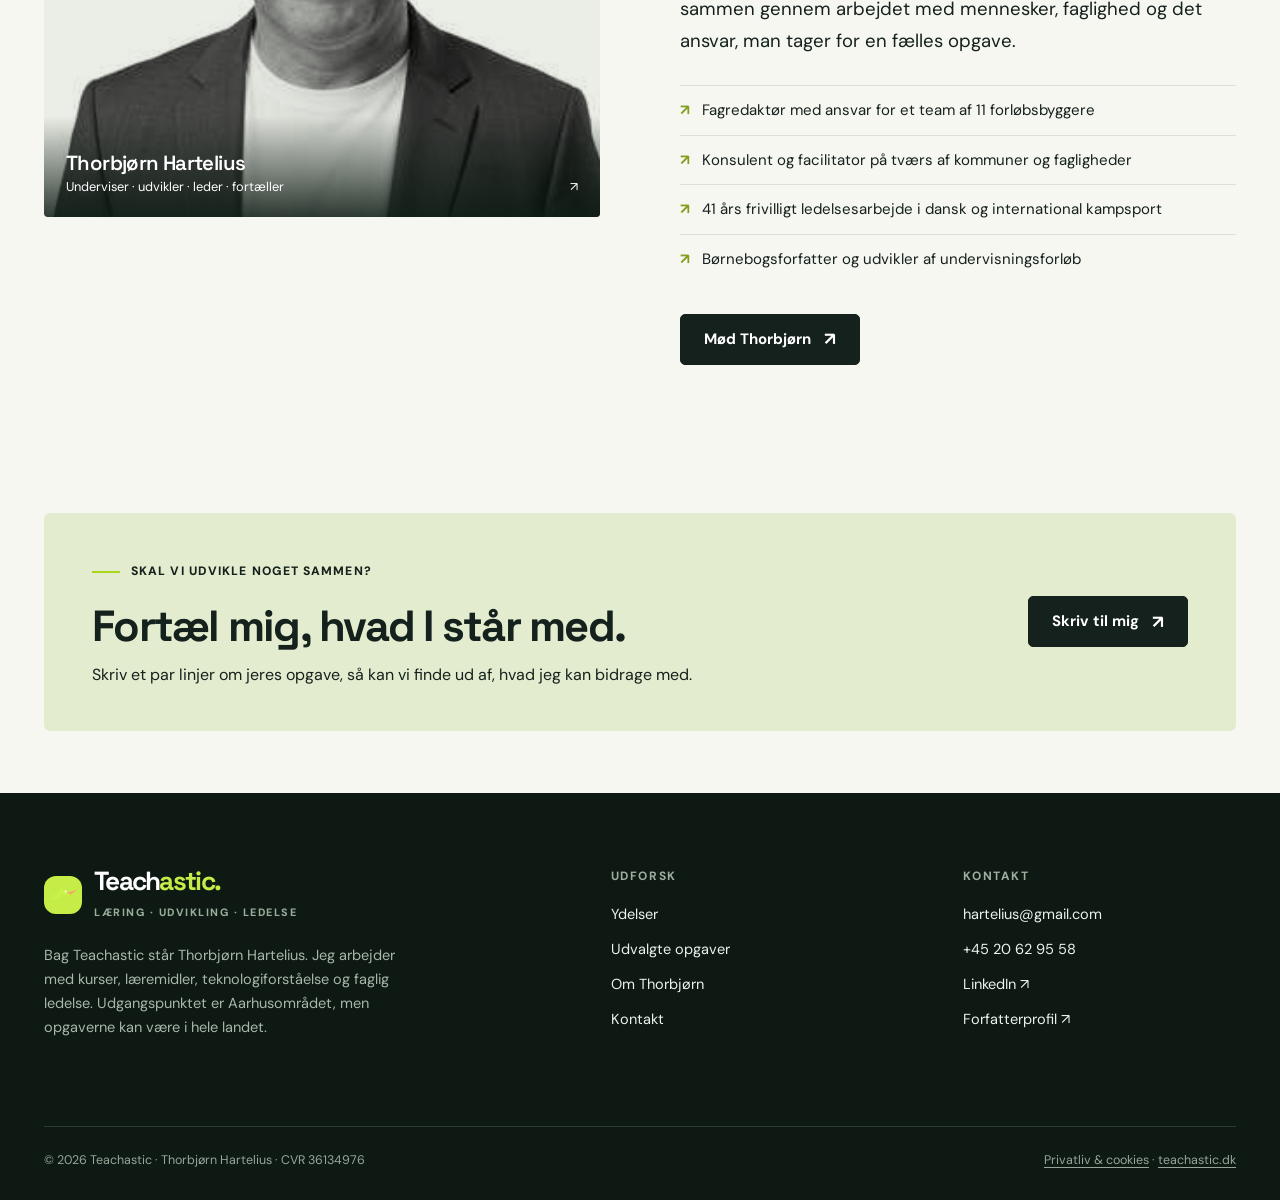
==== commit e81e86c6: "Fremhæv Vesthimmerland-workshop på forsiden" ====
--- a/index.html
+++ b/index.html
@@ -8,7 +8,7 @@
 <a class="service-card card-link" href="ydelser.html#formidling"><div class="service-top"><span class="service-index">04 / FORTÆLLING</span><span class="card-arrow" aria-hidden="true">↗</span></div><span class="service-shape"></span><div><h3>Læringsdesign &amp; formidling</h3><p>Undervisningsforløb og fagligt indhold, der kan anvendes direkte i undervisningen.</p></div></a>
 </div></div></section>
 <section class="section dark-section"><div class="container"><div class="section-header"><div><span class="eyebrow on-dark">Udvalgte opgaver</span><h2>Et udvalg fra arbejdsbordet.</h2></div><p>Et udsnit af projekter fra mine roller som konsulent, fagredaktør, lærer og frivillig leder.</p></div><div class="case-grid">
-<a class="case-card card-link" href="cases.html#kommuner"><div class="case-visual"><span>Kommunale forløb</span><span class="decor" aria-hidden="true">01</span></div><div class="case-body"><span class="meta">Konsulent · 2020–2026</span><h3>Kurser i fire kommuner</h3><p>Forløb for lærere, ledere og it-ansvarlige i Odense, Syddjurs, Vesthimmerland og Favrskov.</p><img class="case-icon" src="assets/icon-kursus.svg" alt="" width="224" height="224" loading="lazy"><div class="case-footer"><span>Se eksemplet</span><span>↗</span></div></div></a>
+<a class="case-card card-link" href="cases.html#kommuner"><div class="case-visual"><span>Kommunale forløb</span><span class="decor" aria-hidden="true">01</span></div><div class="case-body"><span class="meta">Konsulent · 2020–2026</span><h3>Kurser i fire kommuner</h3><p>Workshops for lærere, ledere og it-ansvarlige i fire kommuner. Blandt andet Google Workspace for daginstitutionsledere i Vesthimmerland.</p><img class="case-icon" src="assets/icon-kursus.svg" alt="" width="224" height="224" loading="lazy"><div class="case-footer"><span>Se eksemplet</span><span>↗</span></div></div></a>
 <a class="case-card card-link" href="cases.html#veje"><div class="case-visual"><span>Veje til Viden</span><span class="decor" aria-hidden="true">02</span></div><div class="case-body"><span class="meta">Fagredaktør · 2024–</span><h3>11 forløbsbyggere. Ét fagligt ansvar.</h3><p>Rekruttering og ledelse af 11 forløbsbyggere, redaktionel retning og kvalitetssikring.</p><img class="case-icon" src="assets/icon-redaktion.svg" alt="" width="112" height="112" loading="lazy"><div class="case-footer"><span>Se eksemplet</span><span>↗</span></div></div></a>
 <a class="case-card card-link" href="cases.html#arnis"><div class="case-visual"><span>EKA Supercamp</span><span class="decor" aria-hidden="true">03</span></div><div class="case-body"><span class="meta">Frivillig ledelse · Internationalt</span><h3>Over 120 deltagere fra 16 lande</h3><p>Instruktørudvikling, kulturmøder og større internationale træningsarrangementer.</p><img class="case-icon" src="assets/icon-international.svg" alt="" width="112" height="112" loading="lazy"><div class="case-footer"><span>Læs casen</span><span>↗</span></div></div></a>
 </div><div style="margin-top:32px"><a class="text-link light" href="cases.html">Se flere opgaver <span aria-hidden="true">↗</span></a></div></div></section>
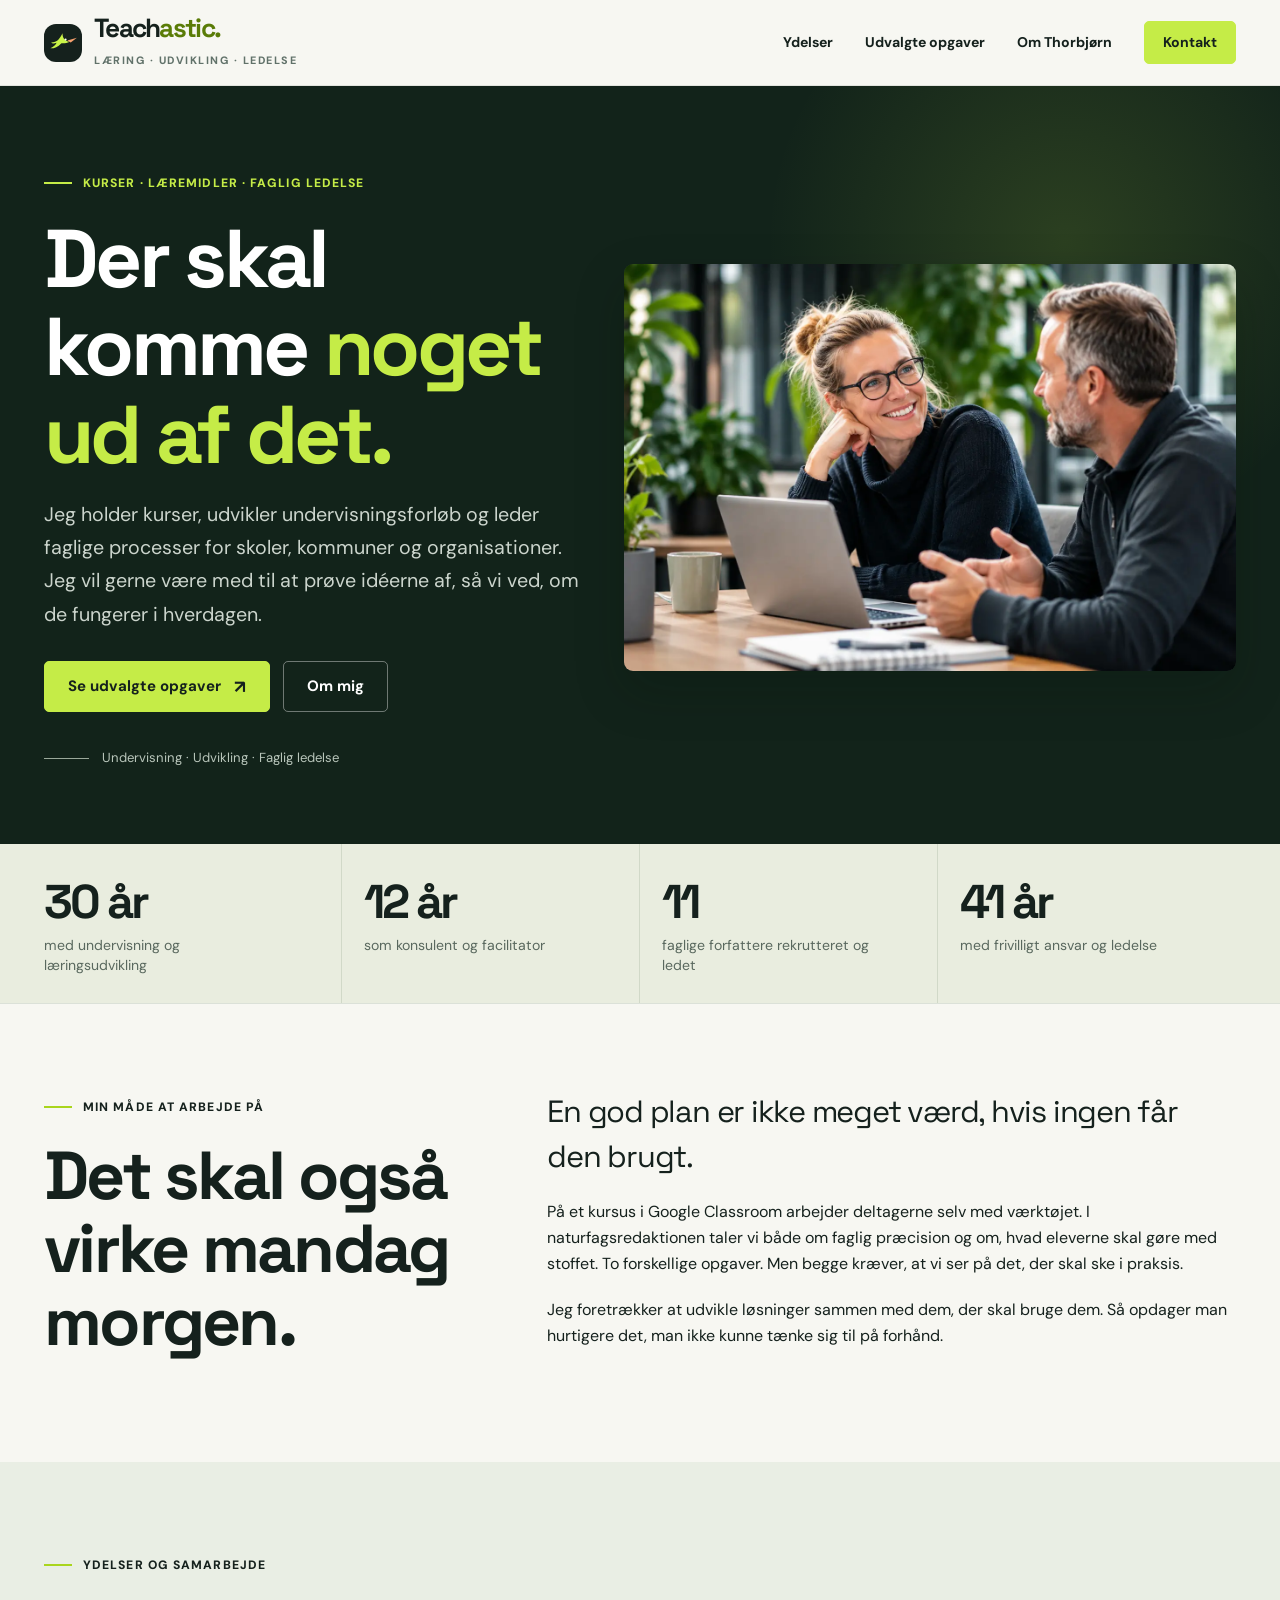
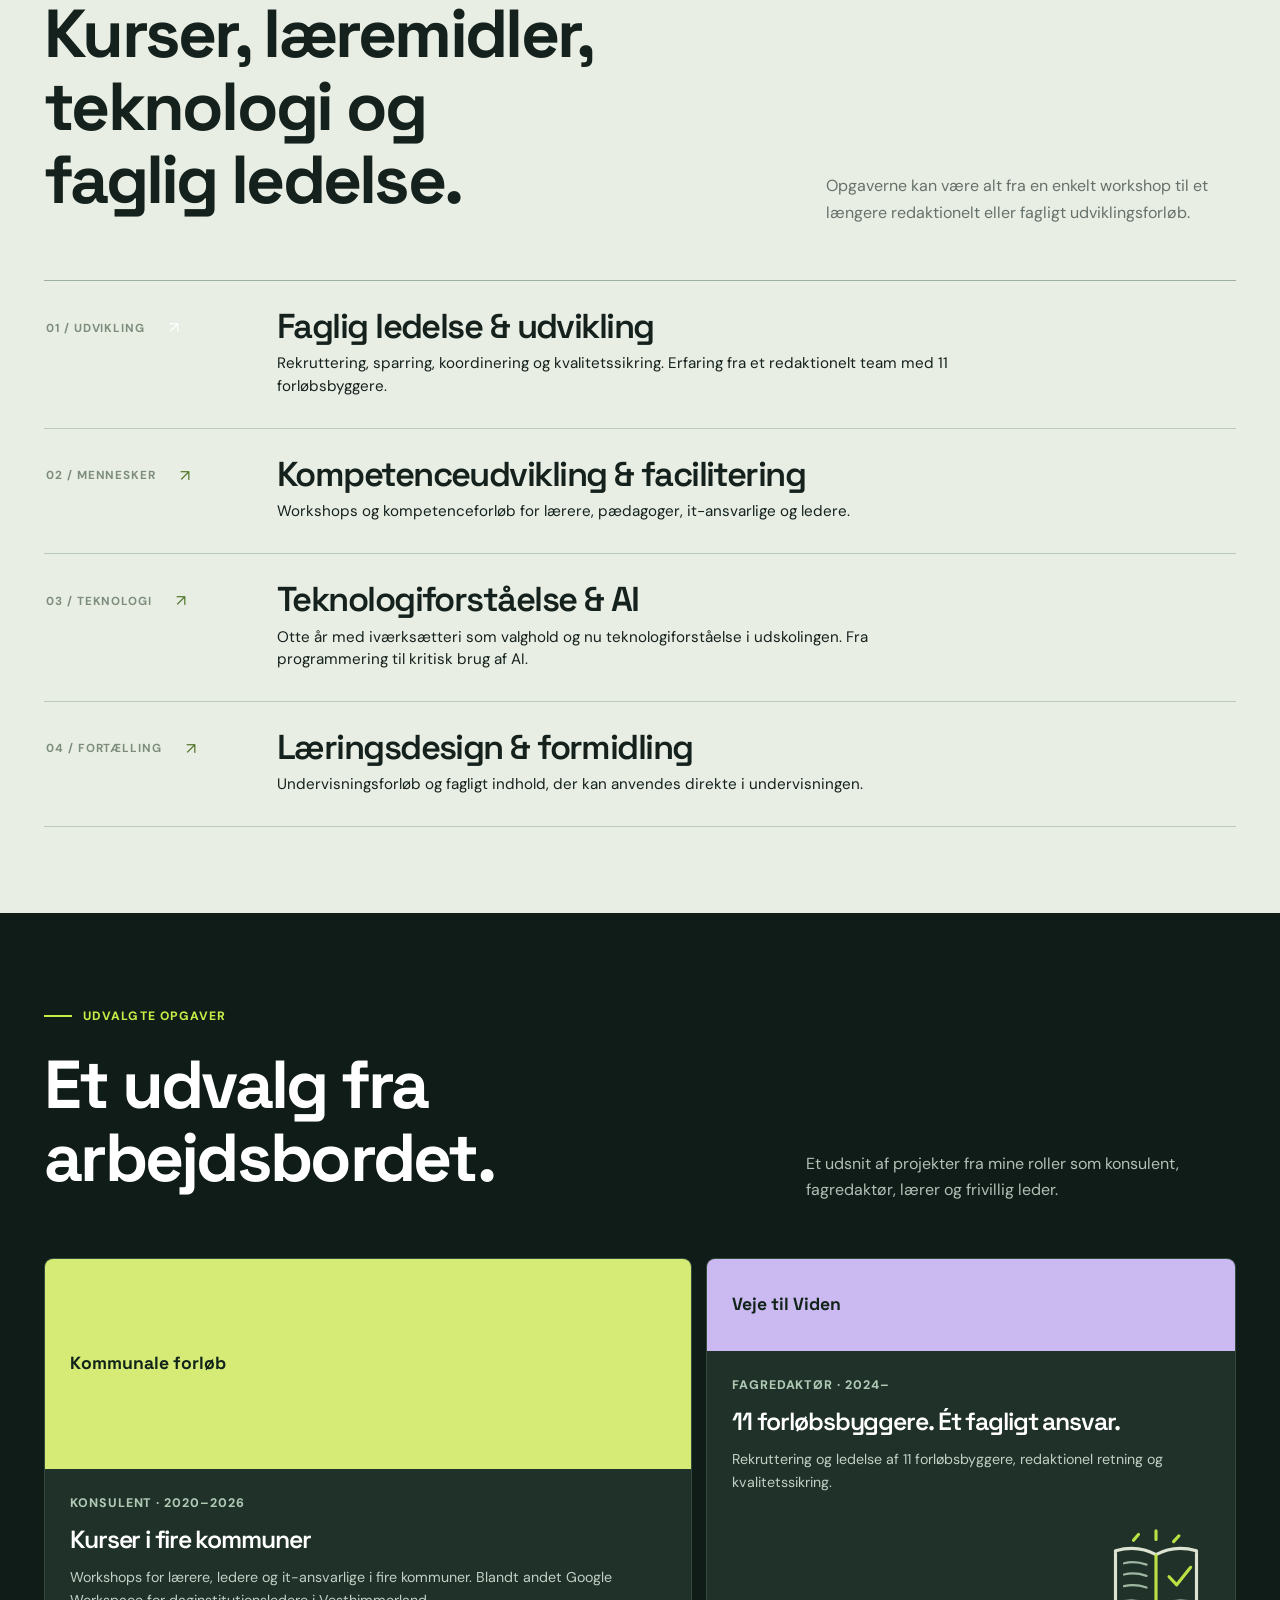
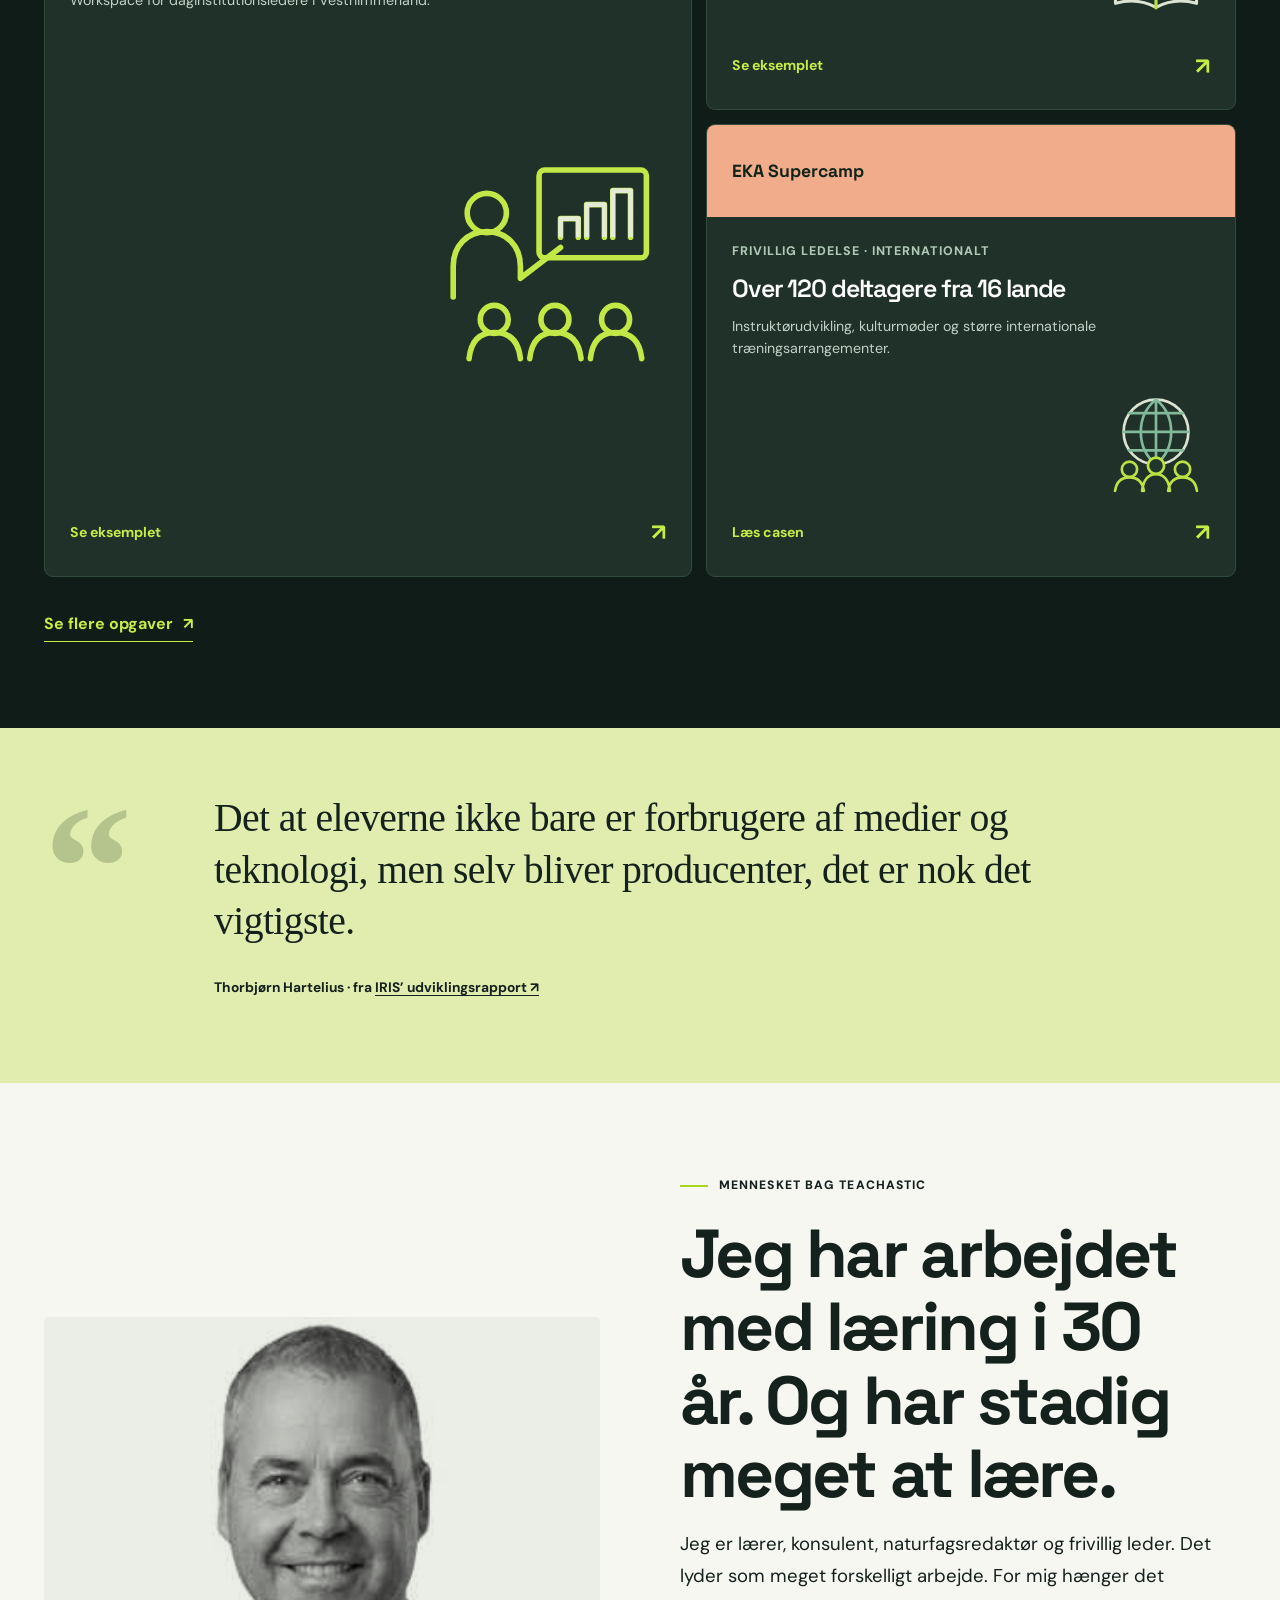
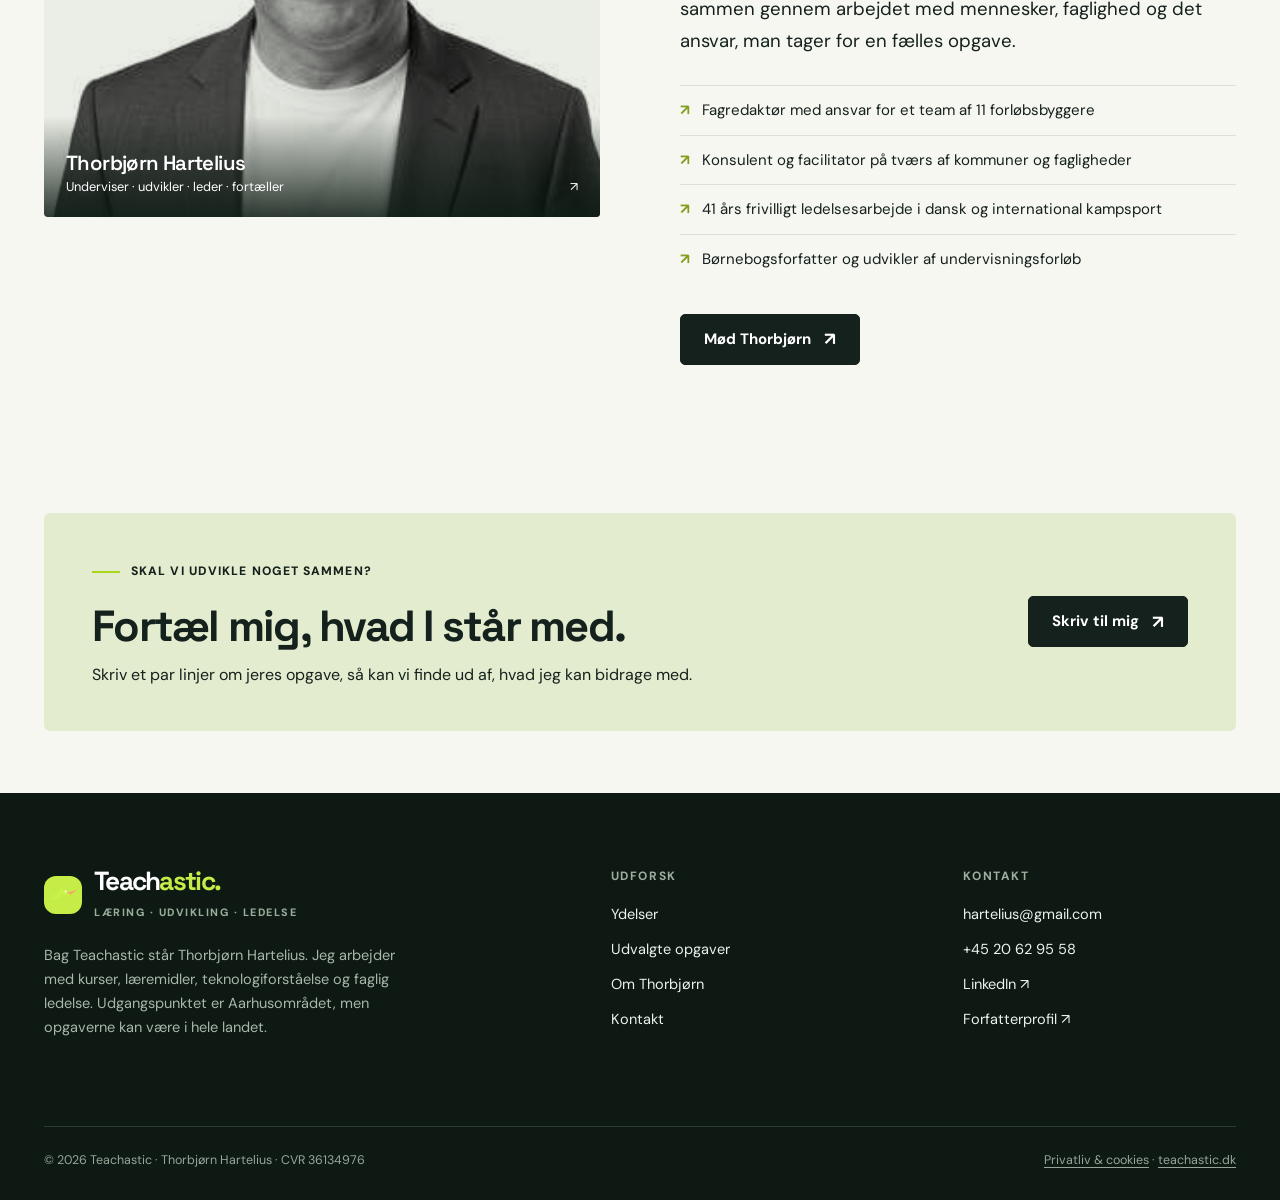
==== commit 0a3738be: "Tilpas beskrivelse af forsidefoto til workshop" ====
--- a/index.html
+++ b/index.html
@@ -1,4 +1,4 @@
-<!doctype html><html lang="da"><head><meta charset="utf-8"><meta name="viewport" content="width=device-width,initial-scale=1"><meta name="theme-color" content="#101c18"><meta name="description" content="Teachastic ved Thorbjørn Hartelius: kurser, teknologiforståelse, læringsdesign og faglig ledelse for skoler, kommuner og organisationer."><title>Kurser, læremidler og faglig ledelse | Teachastic</title><link rel="canonical" href="https://www.teachastic.dk/"><meta property="og:type" content="website"><meta property="og:locale" content="da_DK"><meta property="og:title" content="Læring, udvikling og faglig ledelse | Teachastic"><meta property="og:description" content="Teachastic ved Thorbjørn Hartelius: kurser, teknologiforståelse, læringsdesign og faglig ledelse for skoler, kommuner og organisationer."><meta property="og:url" content="https://www.teachastic.dk/"><link rel="icon" type="image/svg+xml" href="assets/favicon.svg"><link rel="stylesheet" href="assets/style.css?v=20261104b"><script src="assets/site.js" defer></script><script type="application/ld+json">{"@context": "https://schema.org", "@type": "ProfessionalService", "name": "Teachastic", "url": "https://www.teachastic.dk/", "description": "Læring, kompetenceudvikling og ledelse i praksis", "founder": {"@type": "Person", "name": "Thorbjørn Hartelius"}, "areaServed": "Danmark", "email": "hartelius@gmail.com", "telephone": "+45 20 62 95 58"}</script></head><body><a href="#main" class="skip-link">Gå til indhold</a><header class="site-header"><div class="container nav-shell"><a class="brand" href="index.html" aria-label="Teachastic – til forsiden"><span class="brand-icon"><img src="assets/teachastic-bird.svg" alt="" width="33" height="33"></span><span><span class="brand-name">Teach<span class="accent">astic.</span></span><span class="brand-caption">Læring · Udvikling · Ledelse</span></span></a><button type="button" class="menu-toggle" aria-label="Åbn menu" aria-expanded="false" aria-controls="main-navigation"><svg viewBox="0 0 24 24" fill="none" stroke="currentColor" stroke-width="2" aria-hidden="true"><path d="M4 7h16M4 12h16M4 17h16"/></svg></button><nav class="nav-links" id="main-navigation" aria-label="Hovednavigation"><a href="ydelser.html">Ydelser</a><a href="cases.html">Udvalgte opgaver</a><a href="om.html">Om Thorbjørn</a><a href="kontakt.html" class="button button-solid">Kontakt</a></nav></div></header><main id="main"><section class="hero"><div class="container"><div class="hero-grid"><div><div class="eyebrow on-dark">Kurser · Læremidler · Faglig ledelse</div><h1>Der skal komme <span class="bright">noget ud af det.</span></h1><p class="hero-intro">Jeg holder kurser, udvikler undervisningsforløb og leder faglige processer for skoler, kommuner og organisationer. Jeg vil gerne være med til at prøve idéerne af, så vi ved, om de fungerer i hverdagen.</p><div class="button-row"><a class="button button-solid" href="cases.html">Se udvalgte opgaver <span class="arrow" aria-hidden="true">↗</span></a><a class="button button-outline-light" href="om.html">Om mig</a></div><div class="hero-note"><span class="line"></span><span>Undervisning · Udvikling · Faglig ledelse</span></div></div><div class="hero-art"><figure class="hero-photo"><img src="assets/workshop-samtale-fuldt-2026.webp" alt="Fotorealistisk illustration af to fagpersoner i samtale om et projekt ved et arbejdsbord" width="1400" height="933" fetchpriority="high" decoding="async"></figure></div></div></div></section>
+<!doctype html><html lang="da"><head><meta charset="utf-8"><meta name="viewport" content="width=device-width,initial-scale=1"><meta name="theme-color" content="#101c18"><meta name="description" content="Teachastic ved Thorbjørn Hartelius: kurser, teknologiforståelse, læringsdesign og faglig ledelse for skoler, kommuner og organisationer."><title>Kurser, læremidler og faglig ledelse | Teachastic</title><link rel="canonical" href="https://www.teachastic.dk/"><meta property="og:type" content="website"><meta property="og:locale" content="da_DK"><meta property="og:title" content="Læring, udvikling og faglig ledelse | Teachastic"><meta property="og:description" content="Teachastic ved Thorbjørn Hartelius: kurser, teknologiforståelse, læringsdesign og faglig ledelse for skoler, kommuner og organisationer."><meta property="og:url" content="https://www.teachastic.dk/"><link rel="icon" type="image/svg+xml" href="assets/favicon.svg"><link rel="stylesheet" href="assets/style.css?v=20261104b"><script src="assets/site.js" defer></script><script type="application/ld+json">{"@context": "https://schema.org", "@type": "ProfessionalService", "name": "Teachastic", "url": "https://www.teachastic.dk/", "description": "Læring, kompetenceudvikling og ledelse i praksis", "founder": {"@type": "Person", "name": "Thorbjørn Hartelius"}, "areaServed": "Danmark", "email": "hartelius@gmail.com", "telephone": "+45 20 62 95 58"}</script></head><body><a href="#main" class="skip-link">Gå til indhold</a><header class="site-header"><div class="container nav-shell"><a class="brand" href="index.html" aria-label="Teachastic – til forsiden"><span class="brand-icon"><img src="assets/teachastic-bird.svg" alt="" width="33" height="33"></span><span><span class="brand-name">Teach<span class="accent">astic.</span></span><span class="brand-caption">Læring · Udvikling · Ledelse</span></span></a><button type="button" class="menu-toggle" aria-label="Åbn menu" aria-expanded="false" aria-controls="main-navigation"><svg viewBox="0 0 24 24" fill="none" stroke="currentColor" stroke-width="2" aria-hidden="true"><path d="M4 7h16M4 12h16M4 17h16"/></svg></button><nav class="nav-links" id="main-navigation" aria-label="Hovednavigation"><a href="ydelser.html">Ydelser</a><a href="cases.html">Udvalgte opgaver</a><a href="om.html">Om Thorbjørn</a><a href="kontakt.html" class="button button-solid">Kontakt</a></nav></div></header><main id="main"><section class="hero"><div class="container"><div class="hero-grid"><div><div class="eyebrow on-dark">Kurser · Læremidler · Faglig ledelse</div><h1>Der skal komme <span class="bright">noget ud af det.</span></h1><p class="hero-intro">Jeg holder kurser, udvikler undervisningsforløb og leder faglige processer for skoler, kommuner og organisationer. Jeg vil gerne være med til at prøve idéerne af, så vi ved, om de fungerer i hverdagen.</p><div class="button-row"><a class="button button-solid" href="cases.html">Se udvalgte opgaver <span class="arrow" aria-hidden="true">↗</span></a><a class="button button-outline-light" href="om.html">Om mig</a></div><div class="hero-note"><span class="line"></span><span>Undervisning · Udvikling · Faglig ledelse</span></div></div><div class="hero-art"><figure class="hero-photo"><img src="assets/workshop-samtale-fuldt-2026.webp" alt="Deltagere i en workshop om samarbejde og digitale værktøjer" width="1400" height="933" fetchpriority="high" decoding="async"></figure></div></div></div></section>
 <section class="stats-strip" aria-label="Erfaring i tal"><div class="container stats-grid"><div class="stat"><b>30 år</b><span>med undervisning og læringsudvikling</span></div><div class="stat"><b>12 år</b><span>som konsulent og facilitator</span></div><div class="stat"><b>11</b><span>faglige forfattere rekrutteret og ledet</span></div><div class="stat"><b>41 år</b><span>med frivilligt ansvar og ledelse</span></div></div></section>
 <section class="section"><div class="container intro-layout"><div><span class="eyebrow">Min måde at arbejde på</span><h2>Det skal også virke mandag morgen.</h2></div><div><p class="intro-lead">En god plan er ikke meget værd, hvis ingen får den brugt.</p><p>På et kursus i Google Classroom arbejder deltagerne selv med værktøjet. I naturfagsredaktionen taler vi både om faglig præcision og om, hvad eleverne skal gøre med stoffet. To forskellige opgaver. Men begge kræver, at vi ser på det, der skal ske i praksis.</p><p>Jeg foretrækker at udvikle løsninger sammen med dem, der skal bruge dem. Så opdager man hurtigere det, man ikke kunne tænke sig til på forhånd.</p></div></div></section>
 <section class="section services-zone"><div class="container"><div class="section-header"><div><span class="eyebrow">Ydelser og samarbejde</span><h2>Kurser, læremidler, teknologi og faglig ledelse.</h2></div><p>Opgaverne kan være alt fra en enkelt workshop til et længere redaktionelt eller fagligt udviklingsforløb.</p></div><div class="service-grid">
--- a/assets/style.css
+++ b/assets/style.css
@@ -279,3 +279,14 @@
 .hero .hero-photo::after{content:none;display:none}
 @media(max-width:850px){.hero .hero-grid{grid-template-columns:1fr;gap:25px}.hero .hero-art{width:100%;max-width:690px;margin:0 auto}.hero .hero-photo{height:auto;aspect-ratio:1400 / 933;border-radius:8px}}
 @media(max-width:580px){.hero .hero-grid{grid-template-columns:1fr;gap:19px}.hero .hero-art{width:100%;min-height:0;margin:0 auto}.hero .hero-photo{height:auto;aspect-ratio:1400 / 933;border-radius:7px}.hero .hero-photo img{object-fit:contain;object-position:center}}
+
+/* Fotoopdatering: originalfotos placeres øverst, eksisterende billeder er fallback. */
+.hero-art{min-height:540px}
+.hero-photo{inset:28px 0 28px 0;border-radius:14px;border:0;background-color:#25362d;background-image:url('teachastic-google-innovator-workshop.webp'),url('workshop-samtale-fuldt-2026.webp');background-size:cover;background-position:center;box-shadow:0 20px 50px #07140b35}
+.hero-photo img{display:none}
+.hero-photo::after{display:none}
+.portfolio-photo{margin:17px 0 21px}
+.portfolio-photo-frame{aspect-ratio:16/9;width:100%;border-radius:14px;background-color:#e2e8df;background-image:url('teachastic-vesthimmerland-workspace.webp'),url('case-kommune.svg');background-size:cover,cover;background-position:center;box-shadow:inset 0 0 0 1px #dae2d8;overflow:hidden}
+.portfolio-photo figcaption{font-size:.78rem;color:#6b786d;line-height:1.5;margin-top:9px}
+@media(max-width:850px){.hero-art{min-height:510px}.hero-photo{inset:15px 0 15px 0}}
+@media(max-width:580px){.hero-art{min-height:340px}.hero-photo{inset:5px 0 5px 0;border-radius:12px}}
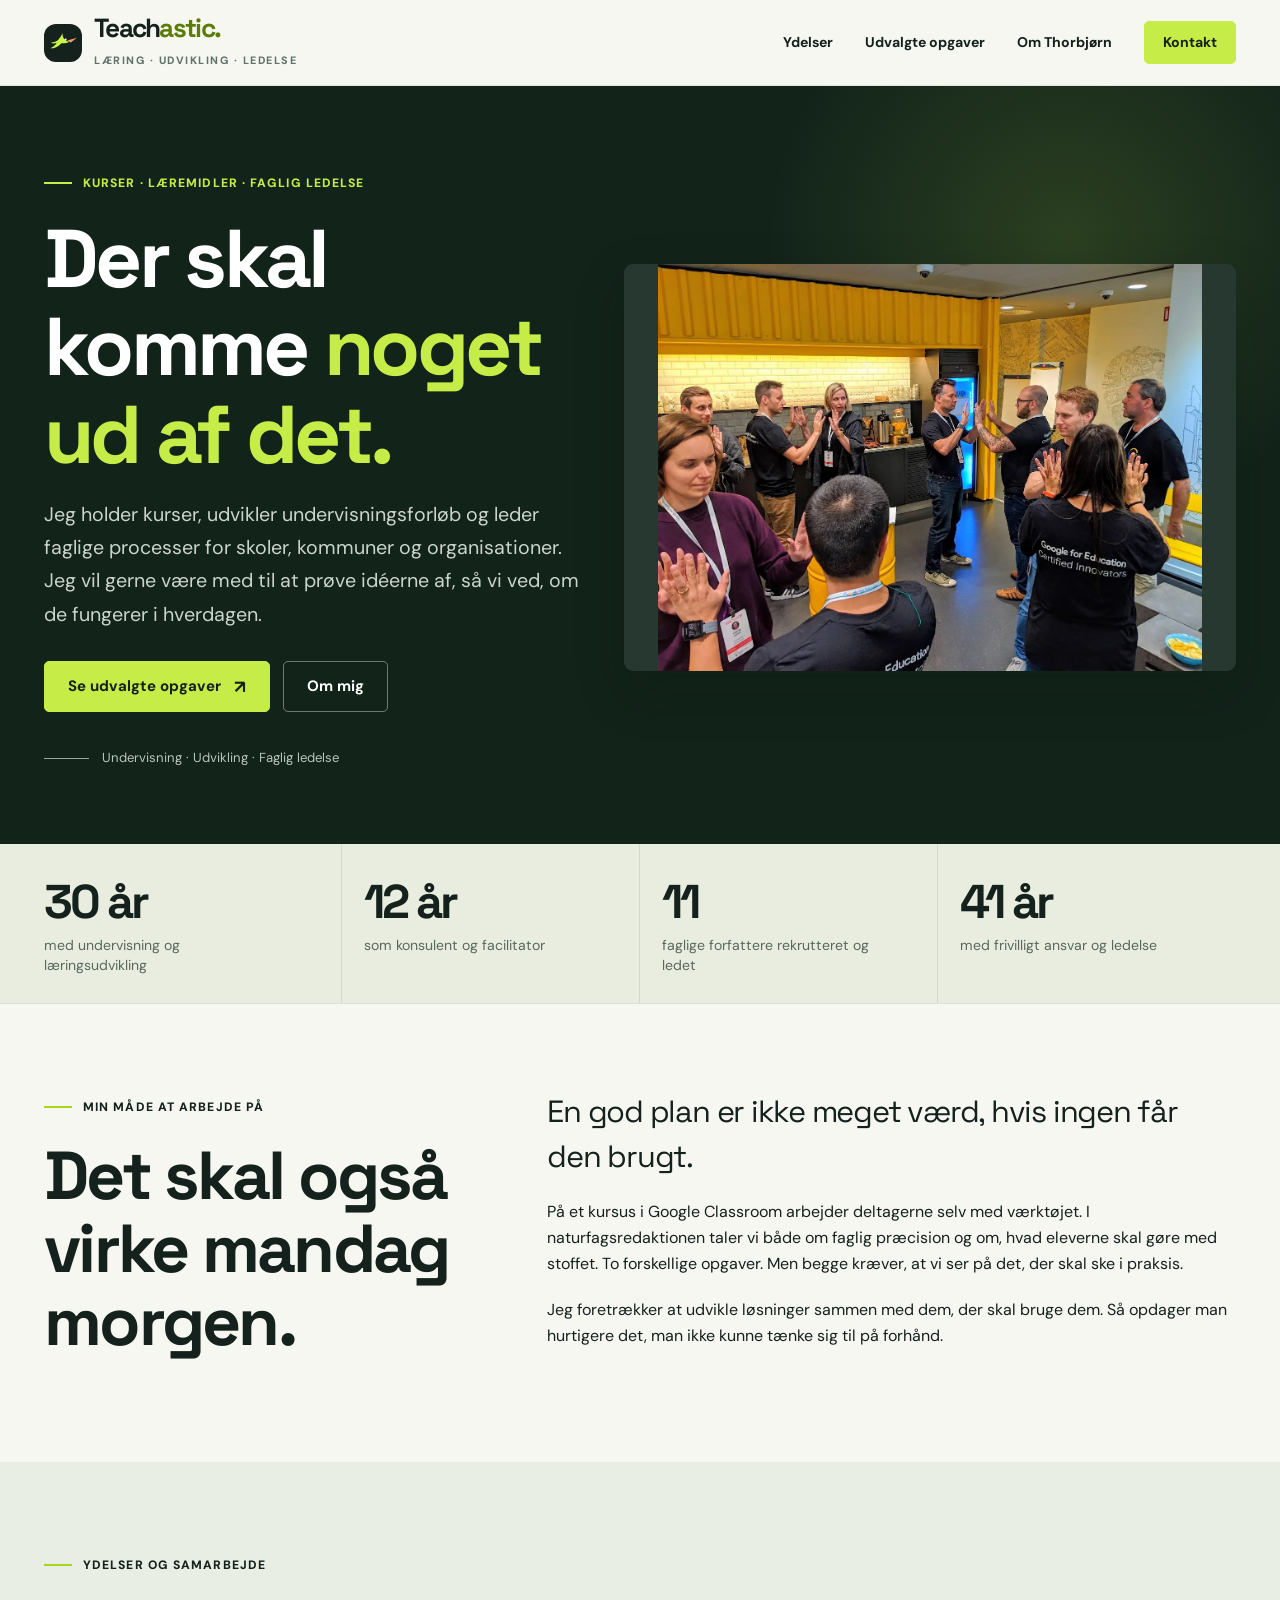
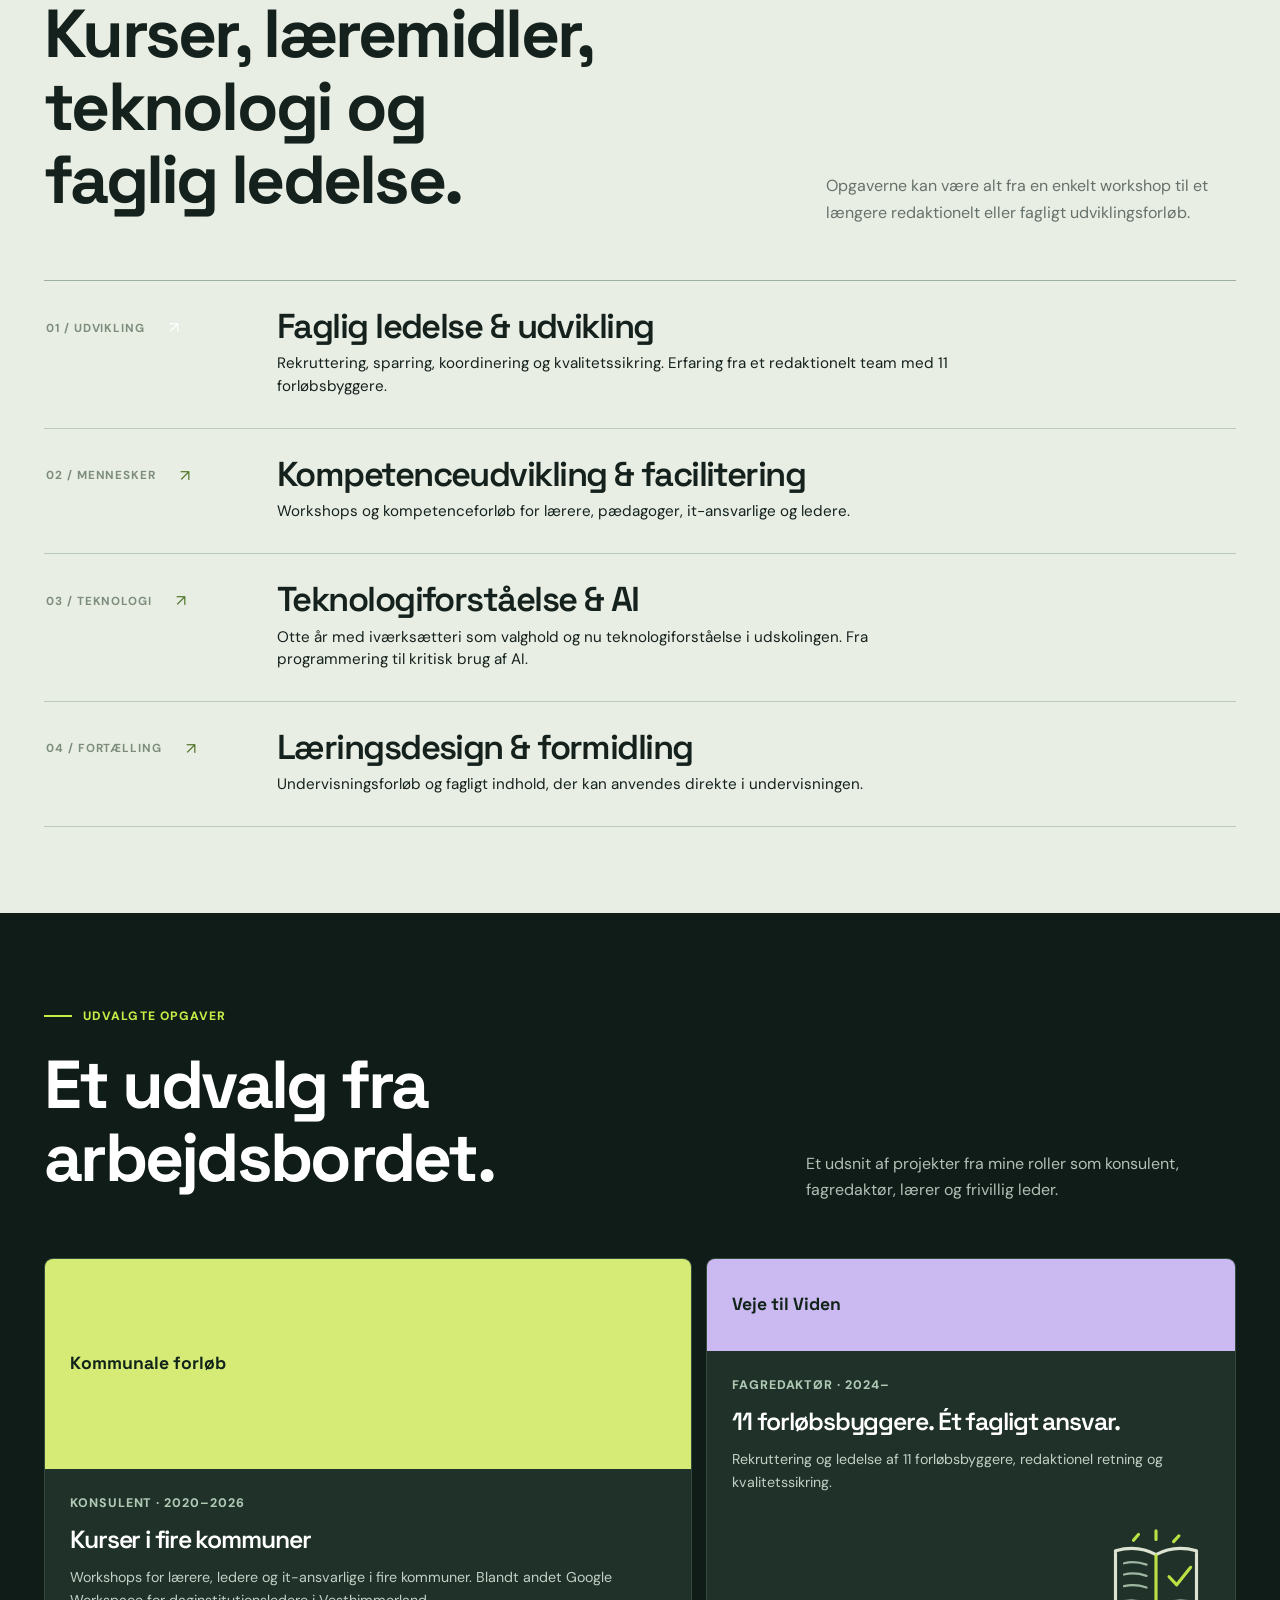
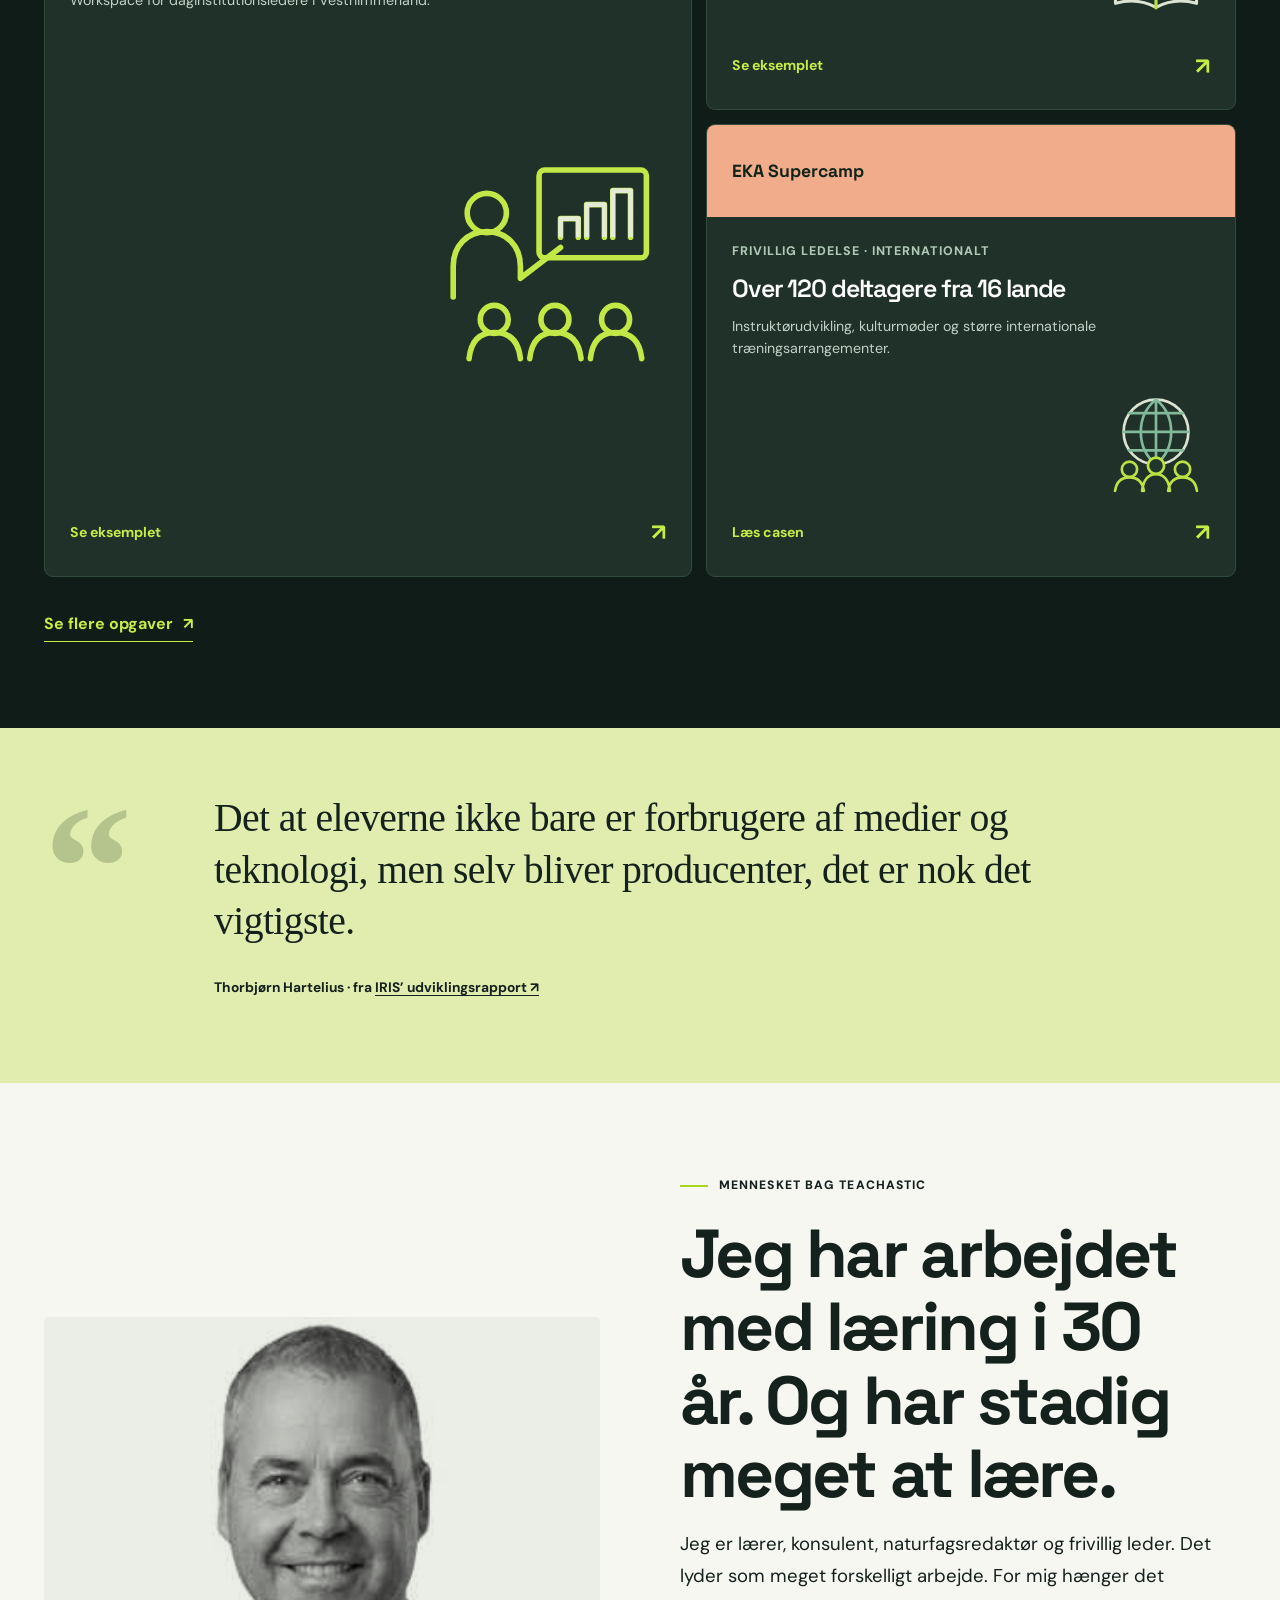
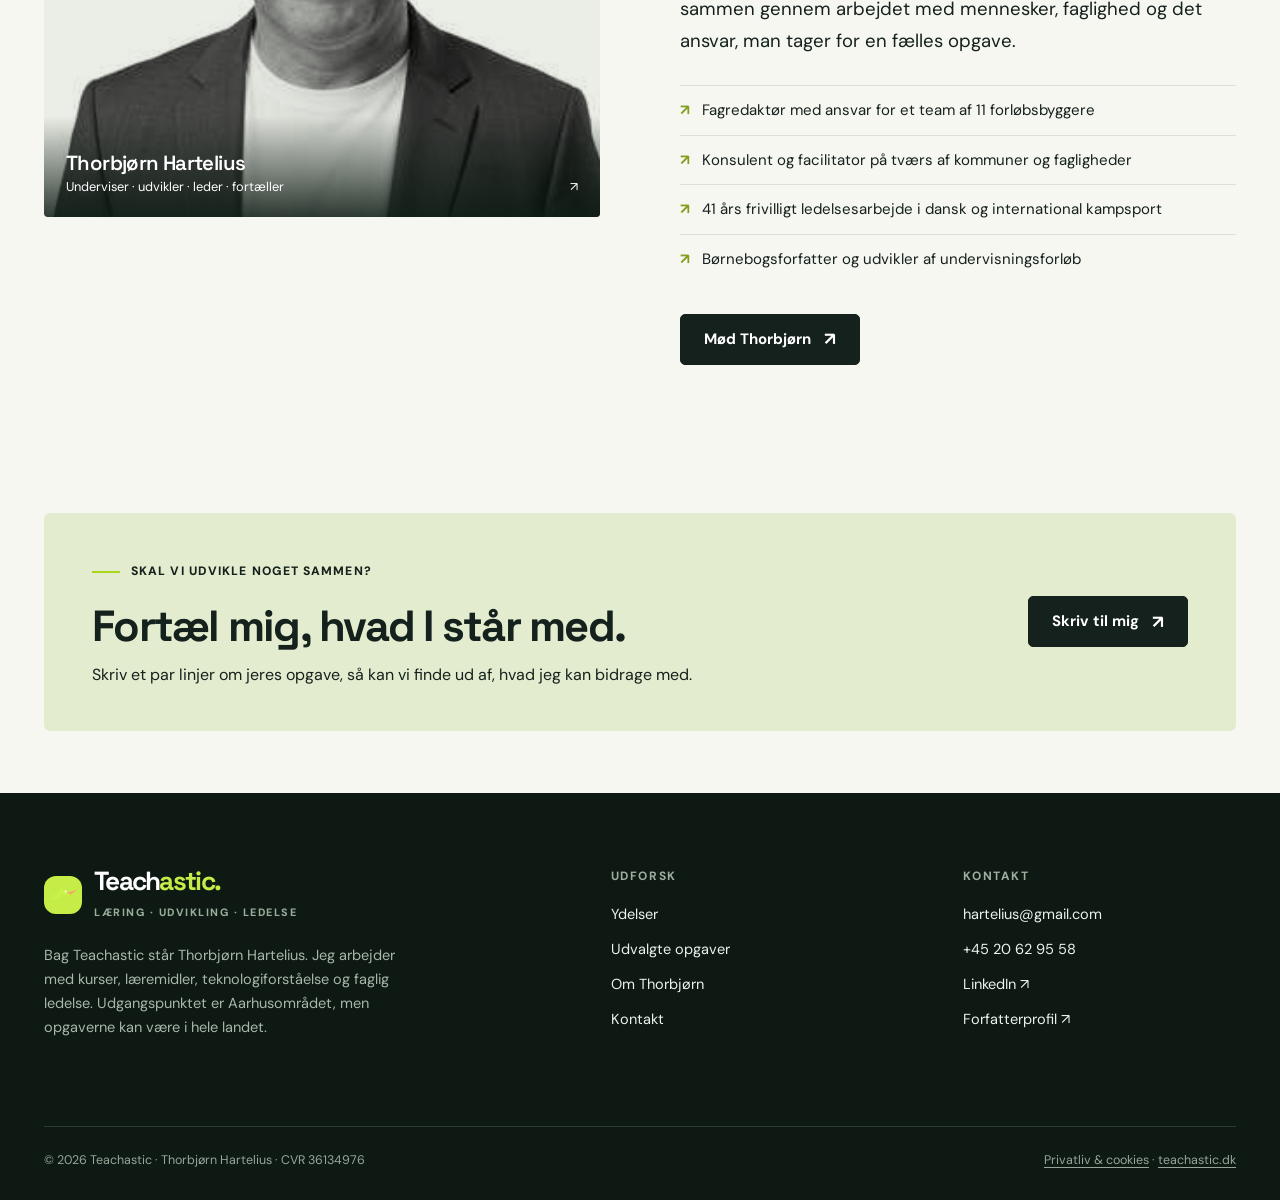
==== commit 924e2ccc: "Brug det originale Google Innovator-foto direkte på forsiden" ====
--- a/index.html
+++ b/index.html
@@ -1,4 +1,4 @@
-<!doctype html><html lang="da"><head><meta charset="utf-8"><meta name="viewport" content="width=device-width,initial-scale=1"><meta name="theme-color" content="#101c18"><meta name="description" content="Teachastic ved Thorbjørn Hartelius: kurser, teknologiforståelse, læringsdesign og faglig ledelse for skoler, kommuner og organisationer."><title>Kurser, læremidler og faglig ledelse | Teachastic</title><link rel="canonical" href="https://www.teachastic.dk/"><meta property="og:type" content="website"><meta property="og:locale" content="da_DK"><meta property="og:title" content="Læring, udvikling og faglig ledelse | Teachastic"><meta property="og:description" content="Teachastic ved Thorbjørn Hartelius: kurser, teknologiforståelse, læringsdesign og faglig ledelse for skoler, kommuner og organisationer."><meta property="og:url" content="https://www.teachastic.dk/"><link rel="icon" type="image/svg+xml" href="assets/favicon.svg"><link rel="stylesheet" href="assets/style.css?v=20261104b"><script src="assets/site.js" defer></script><script type="application/ld+json">{"@context": "https://schema.org", "@type": "ProfessionalService", "name": "Teachastic", "url": "https://www.teachastic.dk/", "description": "Læring, kompetenceudvikling og ledelse i praksis", "founder": {"@type": "Person", "name": "Thorbjørn Hartelius"}, "areaServed": "Danmark", "email": "hartelius@gmail.com", "telephone": "+45 20 62 95 58"}</script></head><body><a href="#main" class="skip-link">Gå til indhold</a><header class="site-header"><div class="container nav-shell"><a class="brand" href="index.html" aria-label="Teachastic – til forsiden"><span class="brand-icon"><img src="assets/teachastic-bird.svg" alt="" width="33" height="33"></span><span><span class="brand-name">Teach<span class="accent">astic.</span></span><span class="brand-caption">Læring · Udvikling · Ledelse</span></span></a><button type="button" class="menu-toggle" aria-label="Åbn menu" aria-expanded="false" aria-controls="main-navigation"><svg viewBox="0 0 24 24" fill="none" stroke="currentColor" stroke-width="2" aria-hidden="true"><path d="M4 7h16M4 12h16M4 17h16"/></svg></button><nav class="nav-links" id="main-navigation" aria-label="Hovednavigation"><a href="ydelser.html">Ydelser</a><a href="cases.html">Udvalgte opgaver</a><a href="om.html">Om Thorbjørn</a><a href="kontakt.html" class="button button-solid">Kontakt</a></nav></div></header><main id="main"><section class="hero"><div class="container"><div class="hero-grid"><div><div class="eyebrow on-dark">Kurser · Læremidler · Faglig ledelse</div><h1>Der skal komme <span class="bright">noget ud af det.</span></h1><p class="hero-intro">Jeg holder kurser, udvikler undervisningsforløb og leder faglige processer for skoler, kommuner og organisationer. Jeg vil gerne være med til at prøve idéerne af, så vi ved, om de fungerer i hverdagen.</p><div class="button-row"><a class="button button-solid" href="cases.html">Se udvalgte opgaver <span class="arrow" aria-hidden="true">↗</span></a><a class="button button-outline-light" href="om.html">Om mig</a></div><div class="hero-note"><span class="line"></span><span>Undervisning · Udvikling · Faglig ledelse</span></div></div><div class="hero-art"><figure class="hero-photo"><img src="assets/workshop-samtale-fuldt-2026.webp" alt="Deltagere i en workshop om samarbejde og digitale værktøjer" width="1400" height="933" fetchpriority="high" decoding="async"></figure></div></div></div></section>
+<!doctype html><html lang="da"><head><meta charset="utf-8"><meta name="viewport" content="width=device-width,initial-scale=1"><meta name="theme-color" content="#101c18"><meta name="description" content="Teachastic ved Thorbjørn Hartelius: kurser, teknologiforståelse, læringsdesign og faglig ledelse for skoler, kommuner og organisationer."><title>Kurser, læremidler og faglig ledelse | Teachastic</title><link rel="canonical" href="https://www.teachastic.dk/"><meta property="og:type" content="website"><meta property="og:locale" content="da_DK"><meta property="og:title" content="Læring, udvikling og faglig ledelse | Teachastic"><meta property="og:description" content="Teachastic ved Thorbjørn Hartelius: kurser, teknologiforståelse, læringsdesign og faglig ledelse for skoler, kommuner og organisationer."><meta property="og:url" content="https://www.teachastic.dk/"><link rel="icon" type="image/svg+xml" href="assets/favicon.svg"><link rel="stylesheet" href="assets/style.css?v=20261104b"><script src="assets/site.js" defer></script><script type="application/ld+json">{"@context": "https://schema.org", "@type": "ProfessionalService", "name": "Teachastic", "url": "https://www.teachastic.dk/", "description": "Læring, kompetenceudvikling og ledelse i praksis", "founder": {"@type": "Person", "name": "Thorbjørn Hartelius"}, "areaServed": "Danmark", "email": "hartelius@gmail.com", "telephone": "+45 20 62 95 58"}</script></head><body><a href="#main" class="skip-link">Gå til indhold</a><header class="site-header"><div class="container nav-shell"><a class="brand" href="index.html" aria-label="Teachastic – til forsiden"><span class="brand-icon"><img src="assets/teachastic-bird.svg" alt="" width="33" height="33"></span><span><span class="brand-name">Teach<span class="accent">astic.</span></span><span class="brand-caption">Læring · Udvikling · Ledelse</span></span></a><button type="button" class="menu-toggle" aria-label="Åbn menu" aria-expanded="false" aria-controls="main-navigation"><svg viewBox="0 0 24 24" fill="none" stroke="currentColor" stroke-width="2" aria-hidden="true"><path d="M4 7h16M4 12h16M4 17h16"/></svg></button><nav class="nav-links" id="main-navigation" aria-label="Hovednavigation"><a href="ydelser.html">Ydelser</a><a href="cases.html">Udvalgte opgaver</a><a href="om.html">Om Thorbjørn</a><a href="kontakt.html" class="button button-solid">Kontakt</a></nav></div></header><main id="main"><section class="hero"><div class="container"><div class="hero-grid"><div><div class="eyebrow on-dark">Kurser · Læremidler · Faglig ledelse</div><h1>Der skal komme <span class="bright">noget ud af det.</span></h1><p class="hero-intro">Jeg holder kurser, udvikler undervisningsforløb og leder faglige processer for skoler, kommuner og organisationer. Jeg vil gerne være med til at prøve idéerne af, så vi ved, om de fungerer i hverdagen.</p><div class="button-row"><a class="button button-solid" href="cases.html">Se udvalgte opgaver <span class="arrow" aria-hidden="true">↗</span></a><a class="button button-outline-light" href="om.html">Om mig</a></div><div class="hero-note"><span class="line"></span><span>Undervisning · Udvikling · Faglig ledelse</span></div></div><div class="hero-art"><figure class="hero-photo"><img src="assets/teachastic-google-innovator-workshop.webp" alt="Deltagere i en Google for Education Innovator-workshop arbejder sammen i par" width="1319" height="989" fetchpriority="high" decoding="async"></figure></div></div></div></section>
 <section class="stats-strip" aria-label="Erfaring i tal"><div class="container stats-grid"><div class="stat"><b>30 år</b><span>med undervisning og læringsudvikling</span></div><div class="stat"><b>12 år</b><span>som konsulent og facilitator</span></div><div class="stat"><b>11</b><span>faglige forfattere rekrutteret og ledet</span></div><div class="stat"><b>41 år</b><span>med frivilligt ansvar og ledelse</span></div></div></section>
 <section class="section"><div class="container intro-layout"><div><span class="eyebrow">Min måde at arbejde på</span><h2>Det skal også virke mandag morgen.</h2></div><div><p class="intro-lead">En god plan er ikke meget værd, hvis ingen får den brugt.</p><p>På et kursus i Google Classroom arbejder deltagerne selv med værktøjet. I naturfagsredaktionen taler vi både om faglig præcision og om, hvad eleverne skal gøre med stoffet. To forskellige opgaver. Men begge kræver, at vi ser på det, der skal ske i praksis.</p><p>Jeg foretrækker at udvikle løsninger sammen med dem, der skal bruge dem. Så opdager man hurtigere det, man ikke kunne tænke sig til på forhånd.</p></div></div></section>
 <section class="section services-zone"><div class="container"><div class="section-header"><div><span class="eyebrow">Ydelser og samarbejde</span><h2>Kurser, læremidler, teknologi og faglig ledelse.</h2></div><p>Opgaverne kan være alt fra en enkelt workshop til et længere redaktionelt eller fagligt udviklingsforløb.</p></div><div class="service-grid">
--- a/assets/style.css
+++ b/assets/style.css
@@ -290,3 +290,10 @@
 .portfolio-photo figcaption{font-size:.78rem;color:#6b786d;line-height:1.5;margin-top:9px}
 @media(max-width:850px){.hero-art{min-height:510px}.hero-photo{inset:15px 0 15px 0}}
 @media(max-width:580px){.hero-art{min-height:340px}.hero-photo{inset:5px 0 5px 0;border-radius:12px}}
+
+/* Bevar hele originalfotoets proportioner på desktop, tablet og mobil. */
+.hero-grid{grid-template-columns:.98fr 1.02fr;gap:50px}
+.hero-art{min-height:0;aspect-ratio:4/3;width:100%}
+.hero-photo{inset:0}
+@media(max-width:850px){.hero-grid{grid-template-columns:1fr}.hero-art{min-height:0;aspect-ratio:4/3}.hero-photo{inset:0}}
+@media(max-width:580px){.hero-art{min-height:0;aspect-ratio:4/3}.hero-photo{inset:0}}
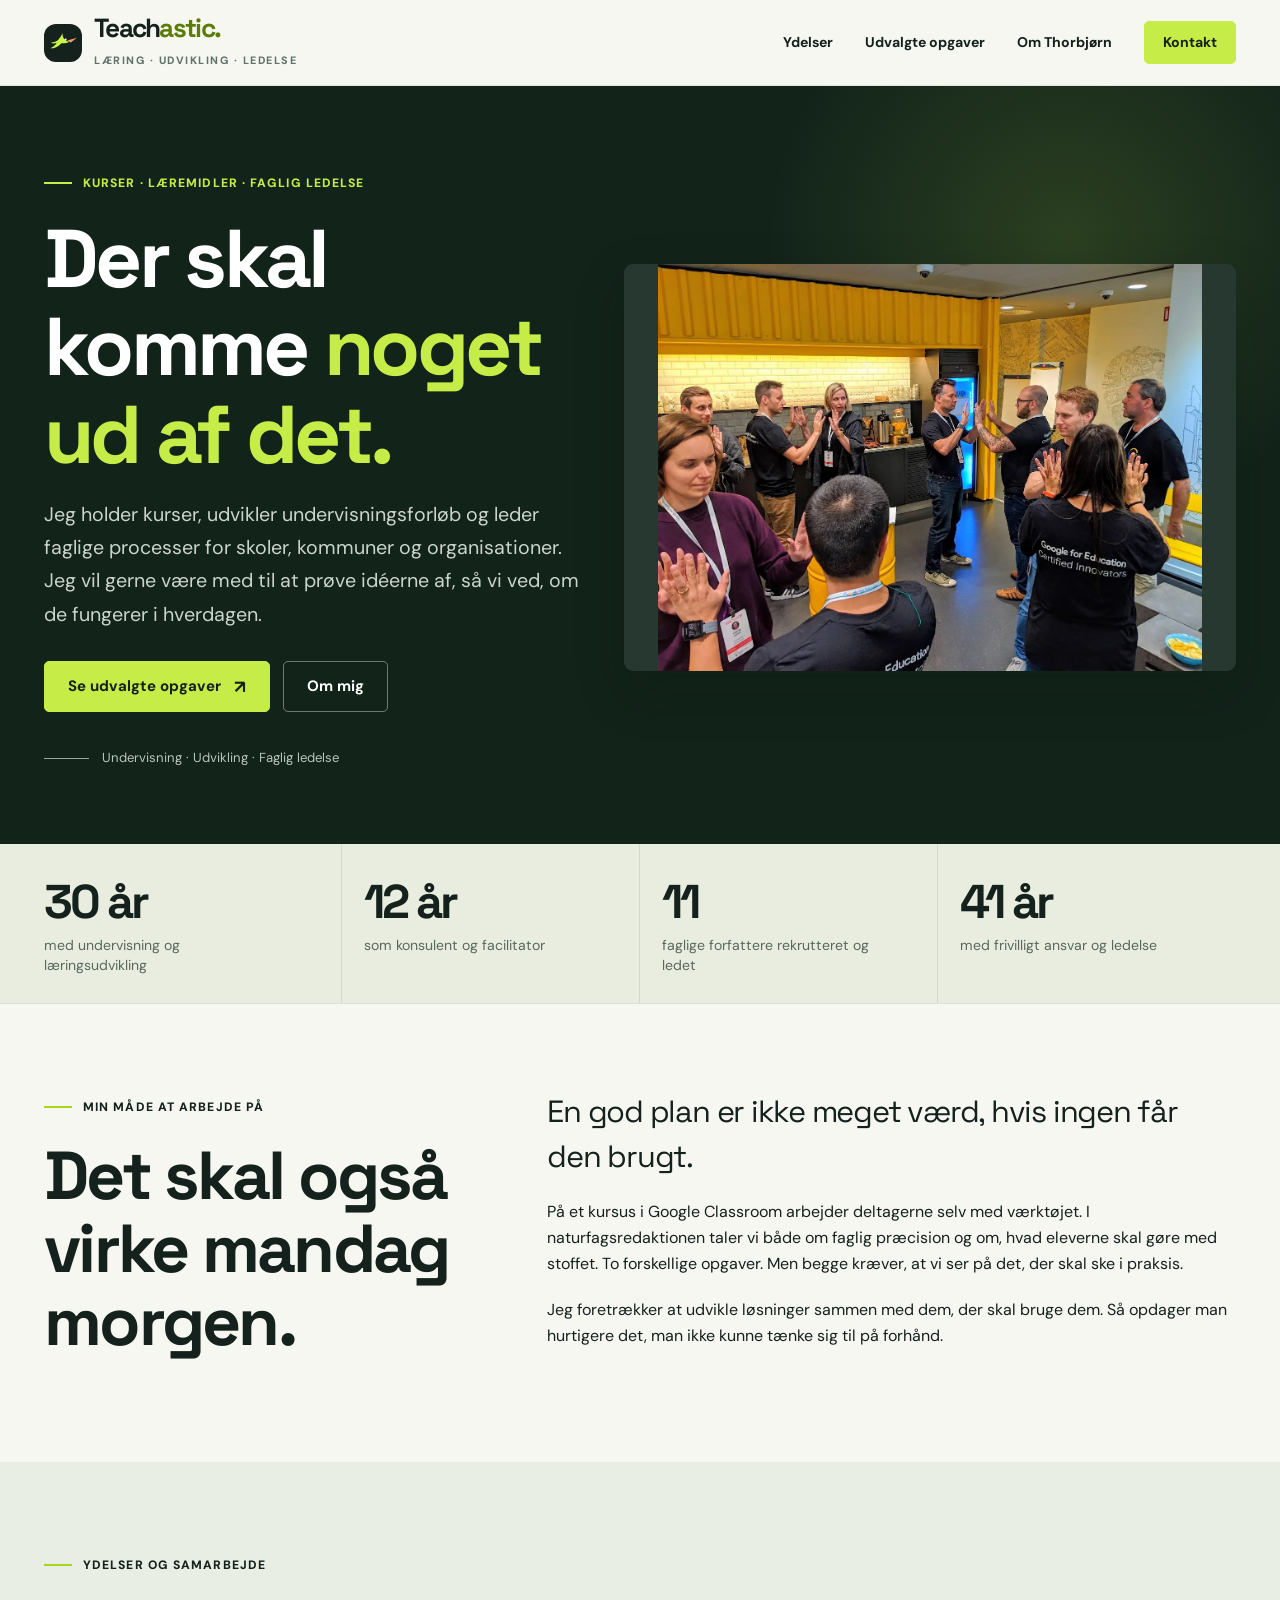
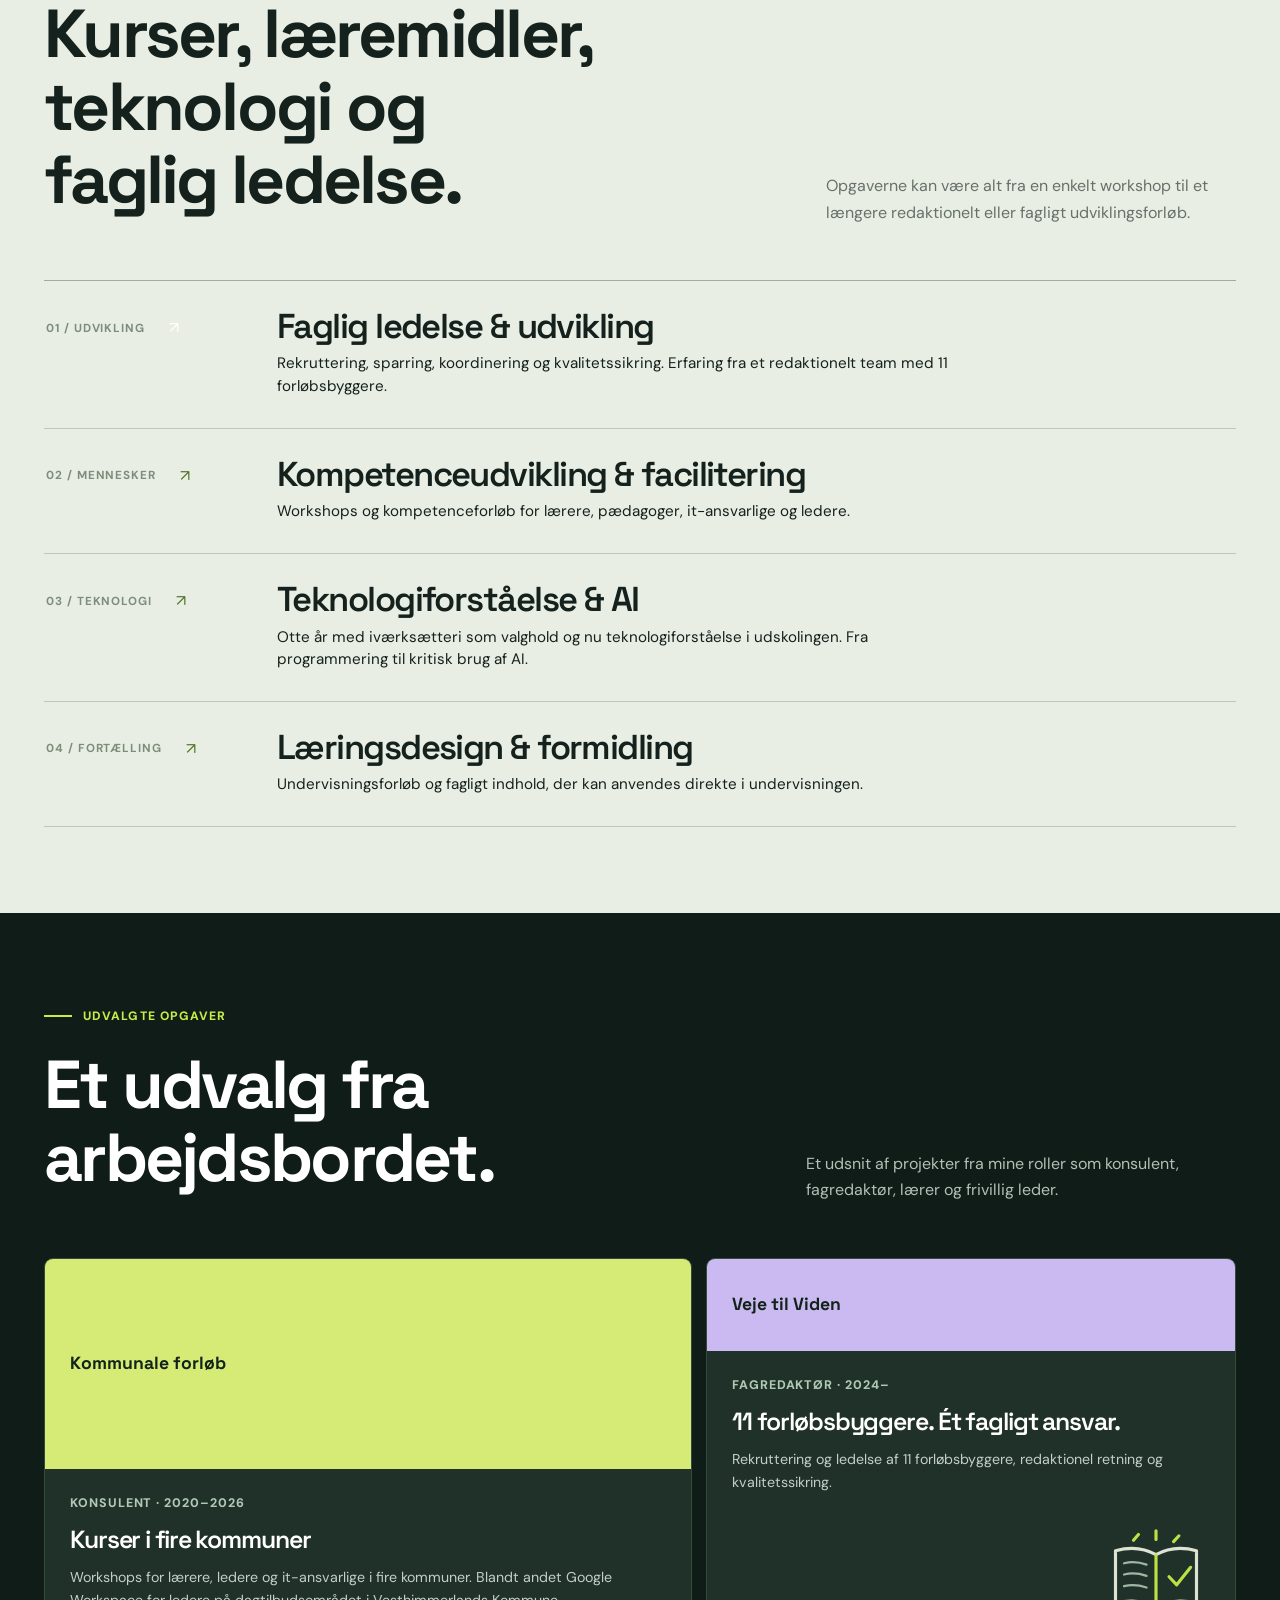
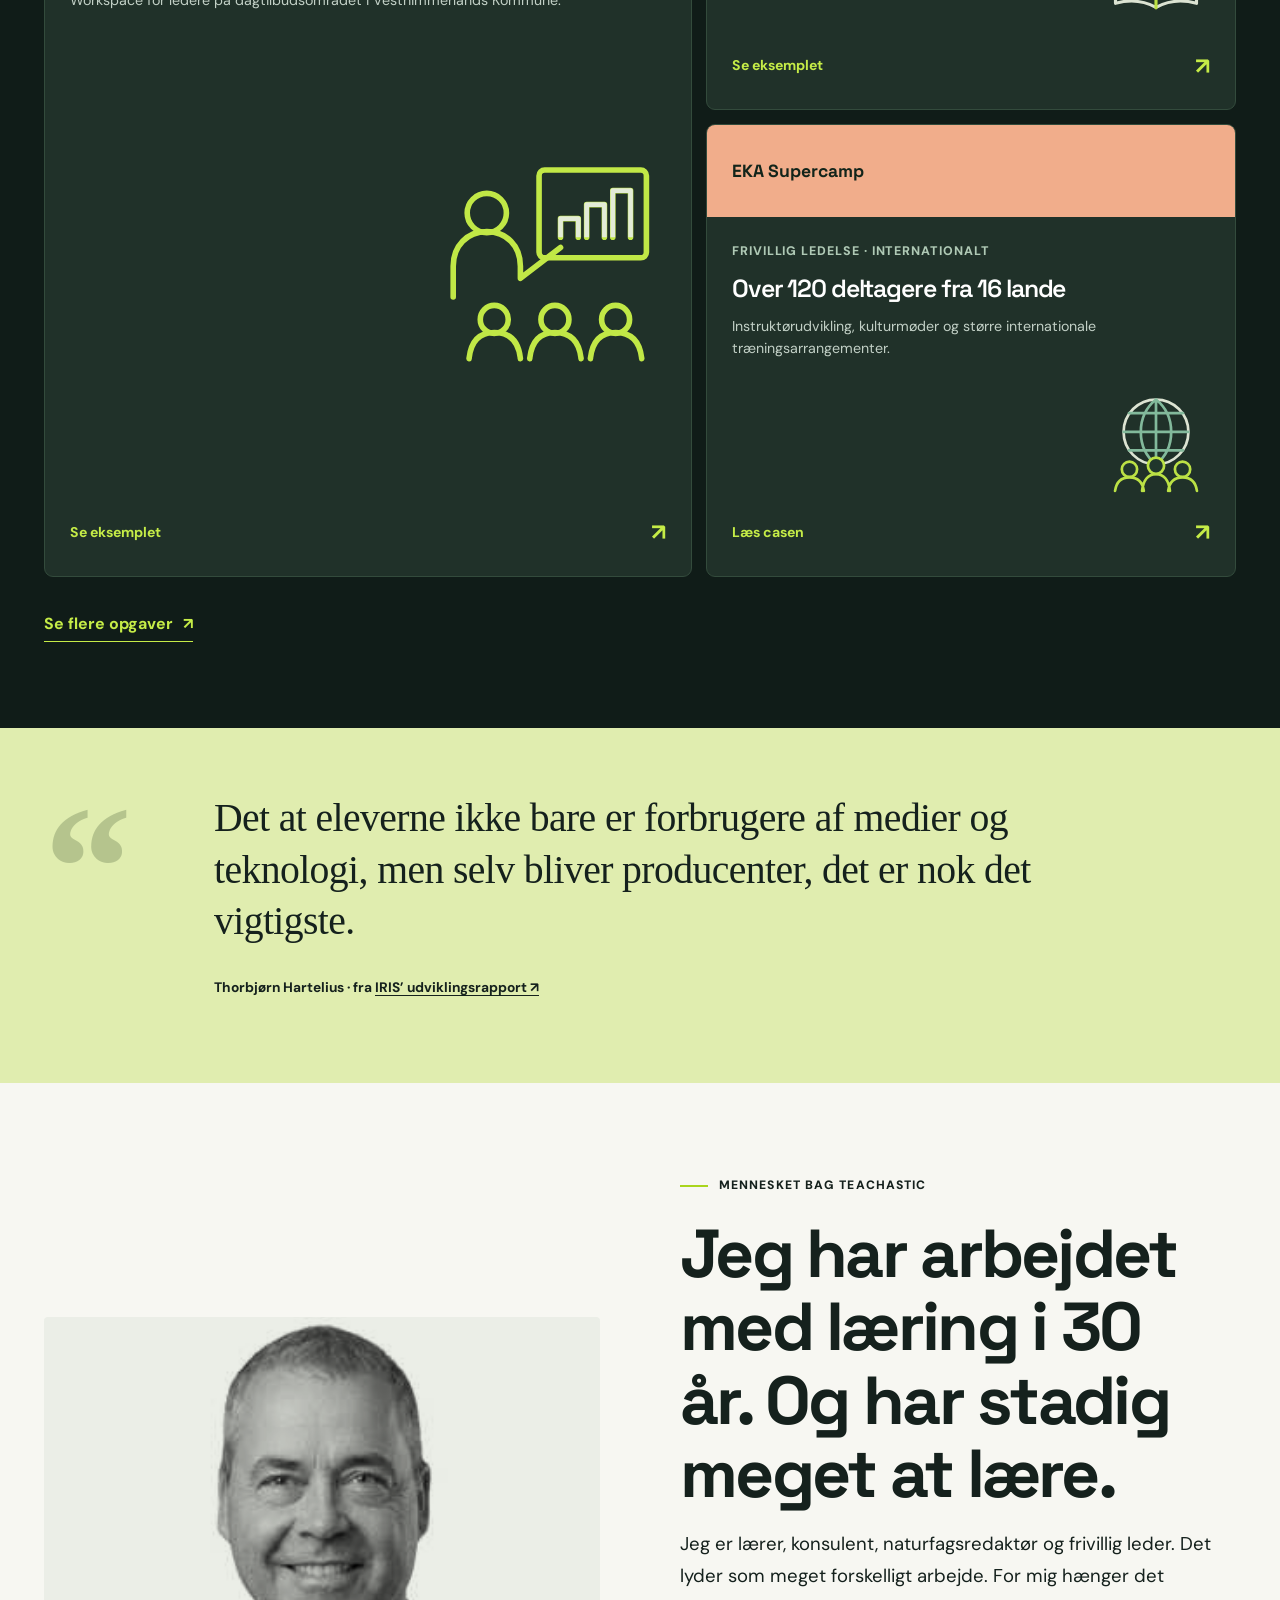
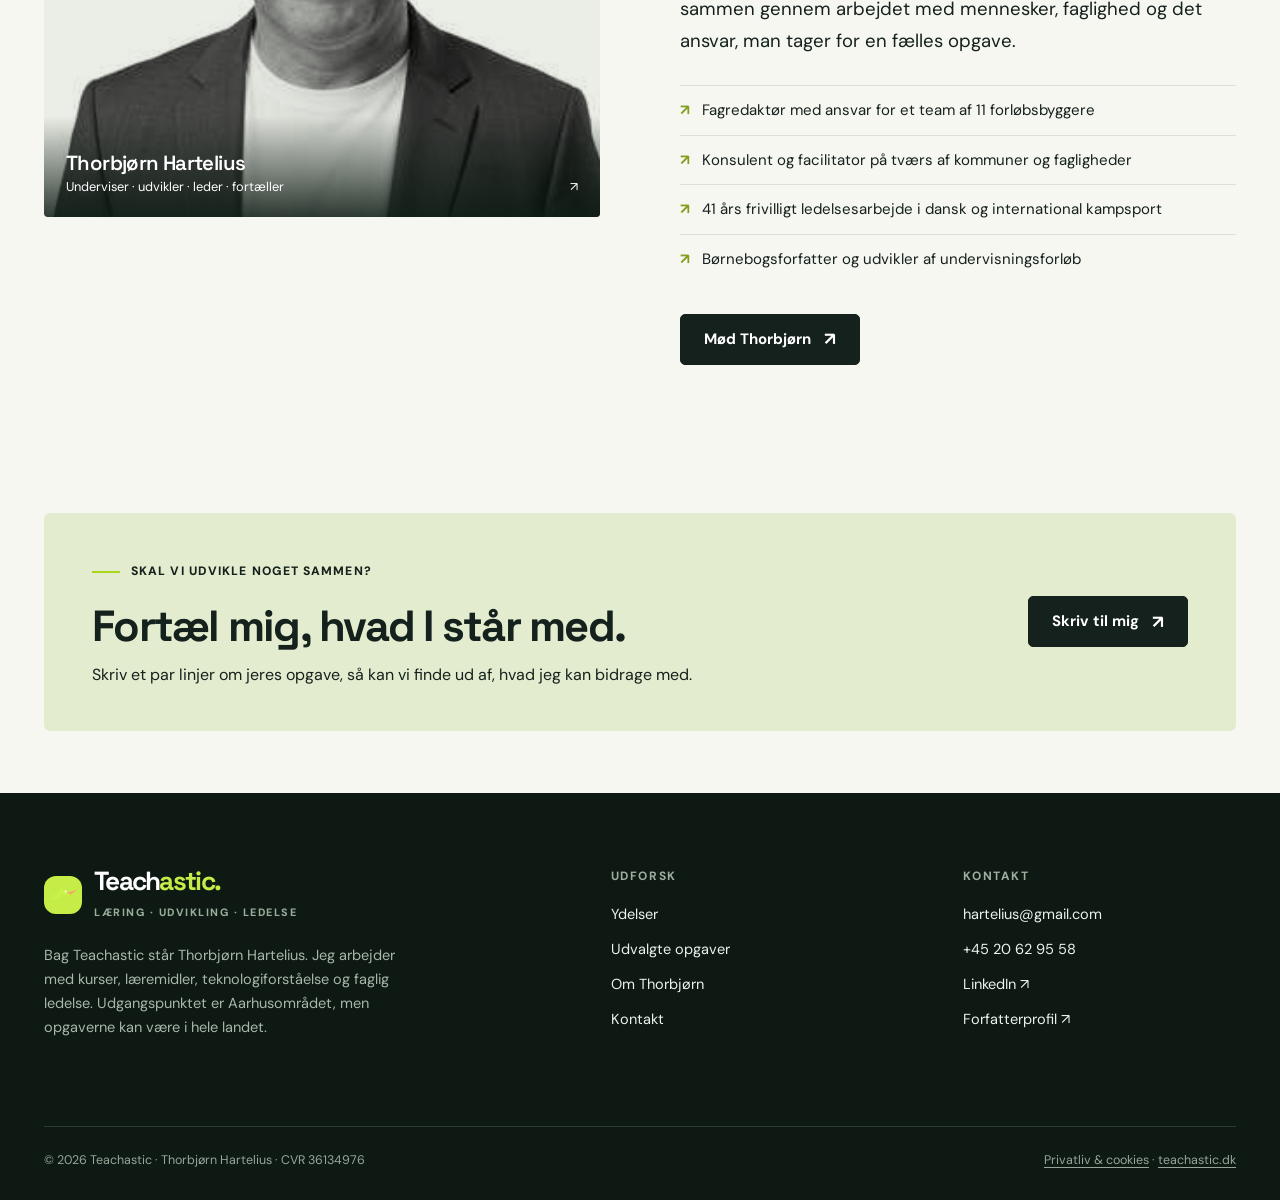
==== commit a13dcf35: "Præcisér Vesthimmerlands Kommune: dagtilbud og Google Workspace" ====
--- a/index.html
+++ b/index.html
@@ -8,7 +8,7 @@
 <a class="service-card card-link" href="ydelser.html#formidling"><div class="service-top"><span class="service-index">04 / FORTÆLLING</span><span class="card-arrow" aria-hidden="true">↗</span></div><span class="service-shape"></span><div><h3>Læringsdesign &amp; formidling</h3><p>Undervisningsforløb og fagligt indhold, der kan anvendes direkte i undervisningen.</p></div></a>
 </div></div></section>
 <section class="section dark-section"><div class="container"><div class="section-header"><div><span class="eyebrow on-dark">Udvalgte opgaver</span><h2>Et udvalg fra arbejdsbordet.</h2></div><p>Et udsnit af projekter fra mine roller som konsulent, fagredaktør, lærer og frivillig leder.</p></div><div class="case-grid">
-<a class="case-card card-link" href="cases.html#kommuner"><div class="case-visual"><span>Kommunale forløb</span><span class="decor" aria-hidden="true">01</span></div><div class="case-body"><span class="meta">Konsulent · 2020–2026</span><h3>Kurser i fire kommuner</h3><p>Workshops for lærere, ledere og it-ansvarlige i fire kommuner. Blandt andet Google Workspace for daginstitutionsledere i Vesthimmerland.</p><img class="case-icon" src="assets/icon-kursus.svg" alt="" width="224" height="224" loading="lazy"><div class="case-footer"><span>Se eksemplet</span><span>↗</span></div></div></a>
+<a class="case-card card-link" href="cases.html#kommuner"><div class="case-visual"><span>Kommunale forløb</span><span class="decor" aria-hidden="true">01</span></div><div class="case-body"><span class="meta">Konsulent · 2020–2026</span><h3>Kurser i fire kommuner</h3><p>Workshops for lærere, ledere og it-ansvarlige i fire kommuner. Blandt andet Google Workspace for ledere på dagtilbudsområdet i Vesthimmerlands Kommune.</p><img class="case-icon" src="assets/icon-kursus.svg" alt="" width="224" height="224" loading="lazy"><div class="case-footer"><span>Se eksemplet</span><span>↗</span></div></div></a>
 <a class="case-card card-link" href="cases.html#veje"><div class="case-visual"><span>Veje til Viden</span><span class="decor" aria-hidden="true">02</span></div><div class="case-body"><span class="meta">Fagredaktør · 2024–</span><h3>11 forløbsbyggere. Ét fagligt ansvar.</h3><p>Rekruttering og ledelse af 11 forløbsbyggere, redaktionel retning og kvalitetssikring.</p><img class="case-icon" src="assets/icon-redaktion.svg" alt="" width="112" height="112" loading="lazy"><div class="case-footer"><span>Se eksemplet</span><span>↗</span></div></div></a>
 <a class="case-card card-link" href="cases.html#arnis"><div class="case-visual"><span>EKA Supercamp</span><span class="decor" aria-hidden="true">03</span></div><div class="case-body"><span class="meta">Frivillig ledelse · Internationalt</span><h3>Over 120 deltagere fra 16 lande</h3><p>Instruktørudvikling, kulturmøder og større internationale træningsarrangementer.</p><img class="case-icon" src="assets/icon-international.svg" alt="" width="112" height="112" loading="lazy"><div class="case-footer"><span>Læs casen</span><span>↗</span></div></div></a>
 </div><div style="margin-top:32px"><a class="text-link light" href="cases.html">Se flere opgaver <span aria-hidden="true">↗</span></a></div></div></section>
--- a/assets/style.css
+++ b/assets/style.css
@@ -279,21 +279,14 @@
 .hero .hero-photo::after{content:none;display:none}
 @media(max-width:850px){.hero .hero-grid{grid-template-columns:1fr;gap:25px}.hero .hero-art{width:100%;max-width:690px;margin:0 auto}.hero .hero-photo{height:auto;aspect-ratio:1400 / 933;border-radius:8px}}
 @media(max-width:580px){.hero .hero-grid{grid-template-columns:1fr;gap:19px}.hero .hero-art{width:100%;min-height:0;margin:0 auto}.hero .hero-photo{height:auto;aspect-ratio:1400 / 933;border-radius:7px}.hero .hero-photo img{object-fit:contain;object-position:center}}
-
-/* Fotoopdatering: originalfotos placeres øverst, eksisterende billeder er fallback. */
-.hero-art{min-height:540px}
-.hero-photo{inset:28px 0 28px 0;border-radius:14px;border:0;background-color:#25362d;background-image:url('teachastic-google-innovator-workshop.webp'),url('workshop-samtale-fuldt-2026.webp');background-size:cover;background-position:center;box-shadow:0 20px 50px #07140b35}
-.hero-photo img{display:none}
+/* Autentiske workshopfotos. Billedfelter følger originalernes proportioner. */
+.hero-grid{grid-template-columns:.98fr 1.02fr;gap:50px}
+.hero-art{min-height:0;aspect-ratio:4/3;width:100%}
+.hero-photo{inset:0;border:0;border-radius:14px;background:#25362d;box-shadow:0 20px 50px #07140b35}
+.hero-photo img{display:block;width:100%;height:100%;object-fit:cover;object-position:center;filter:none}
 .hero-photo::after{display:none}
 .portfolio-photo{margin:17px 0 21px}
-.portfolio-photo-frame{aspect-ratio:16/9;width:100%;border-radius:14px;background-color:#e2e8df;background-image:url('teachastic-vesthimmerland-workspace.webp'),url('case-kommune.svg');background-size:cover,cover;background-position:center;box-shadow:inset 0 0 0 1px #dae2d8;overflow:hidden}
+.portfolio-photo-image{display:block;width:100%;height:auto;aspect-ratio:16/9;object-fit:cover;border-radius:14px;box-shadow:0 2px 15px #13251a12}
 .portfolio-photo figcaption{font-size:.78rem;color:#6b786d;line-height:1.5;margin-top:9px}
-@media(max-width:850px){.hero-art{min-height:510px}.hero-photo{inset:15px 0 15px 0}}
-@media(max-width:580px){.hero-art{min-height:340px}.hero-photo{inset:5px 0 5px 0;border-radius:12px}}
-
-/* Bevar hele originalfotoets proportioner på desktop, tablet og mobil. */
-.hero-grid{grid-template-columns:.98fr 1.02fr;gap:50px}
-.hero-art{min-height:0;aspect-ratio:4/3;width:100%}
-.hero-photo{inset:0}
 @media(max-width:850px){.hero-grid{grid-template-columns:1fr}.hero-art{min-height:0;aspect-ratio:4/3}.hero-photo{inset:0}}
-@media(max-width:580px){.hero-art{min-height:0;aspect-ratio:4/3}.hero-photo{inset:0}}
+@media(max-width:580px){.hero-art{min-height:0;aspect-ratio:4/3}.hero-photo{inset:0;border-radius:12px}}
